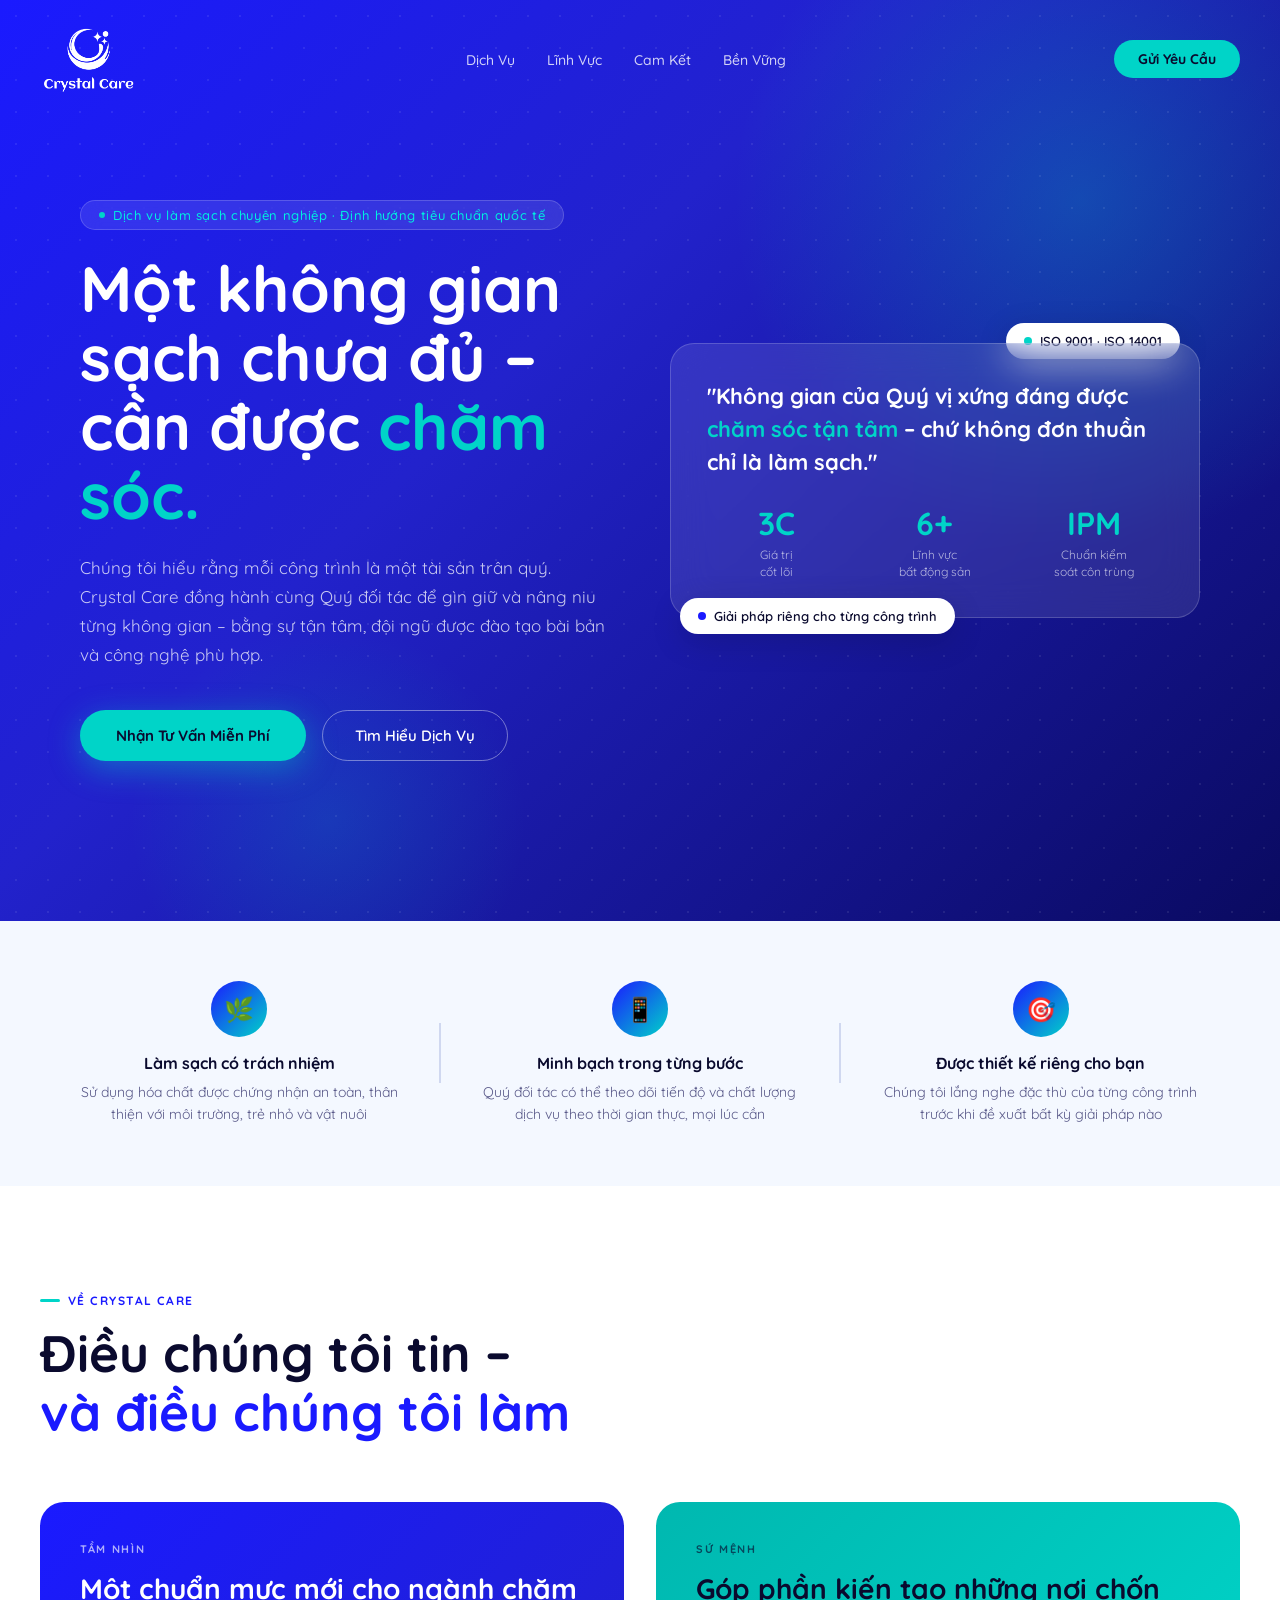
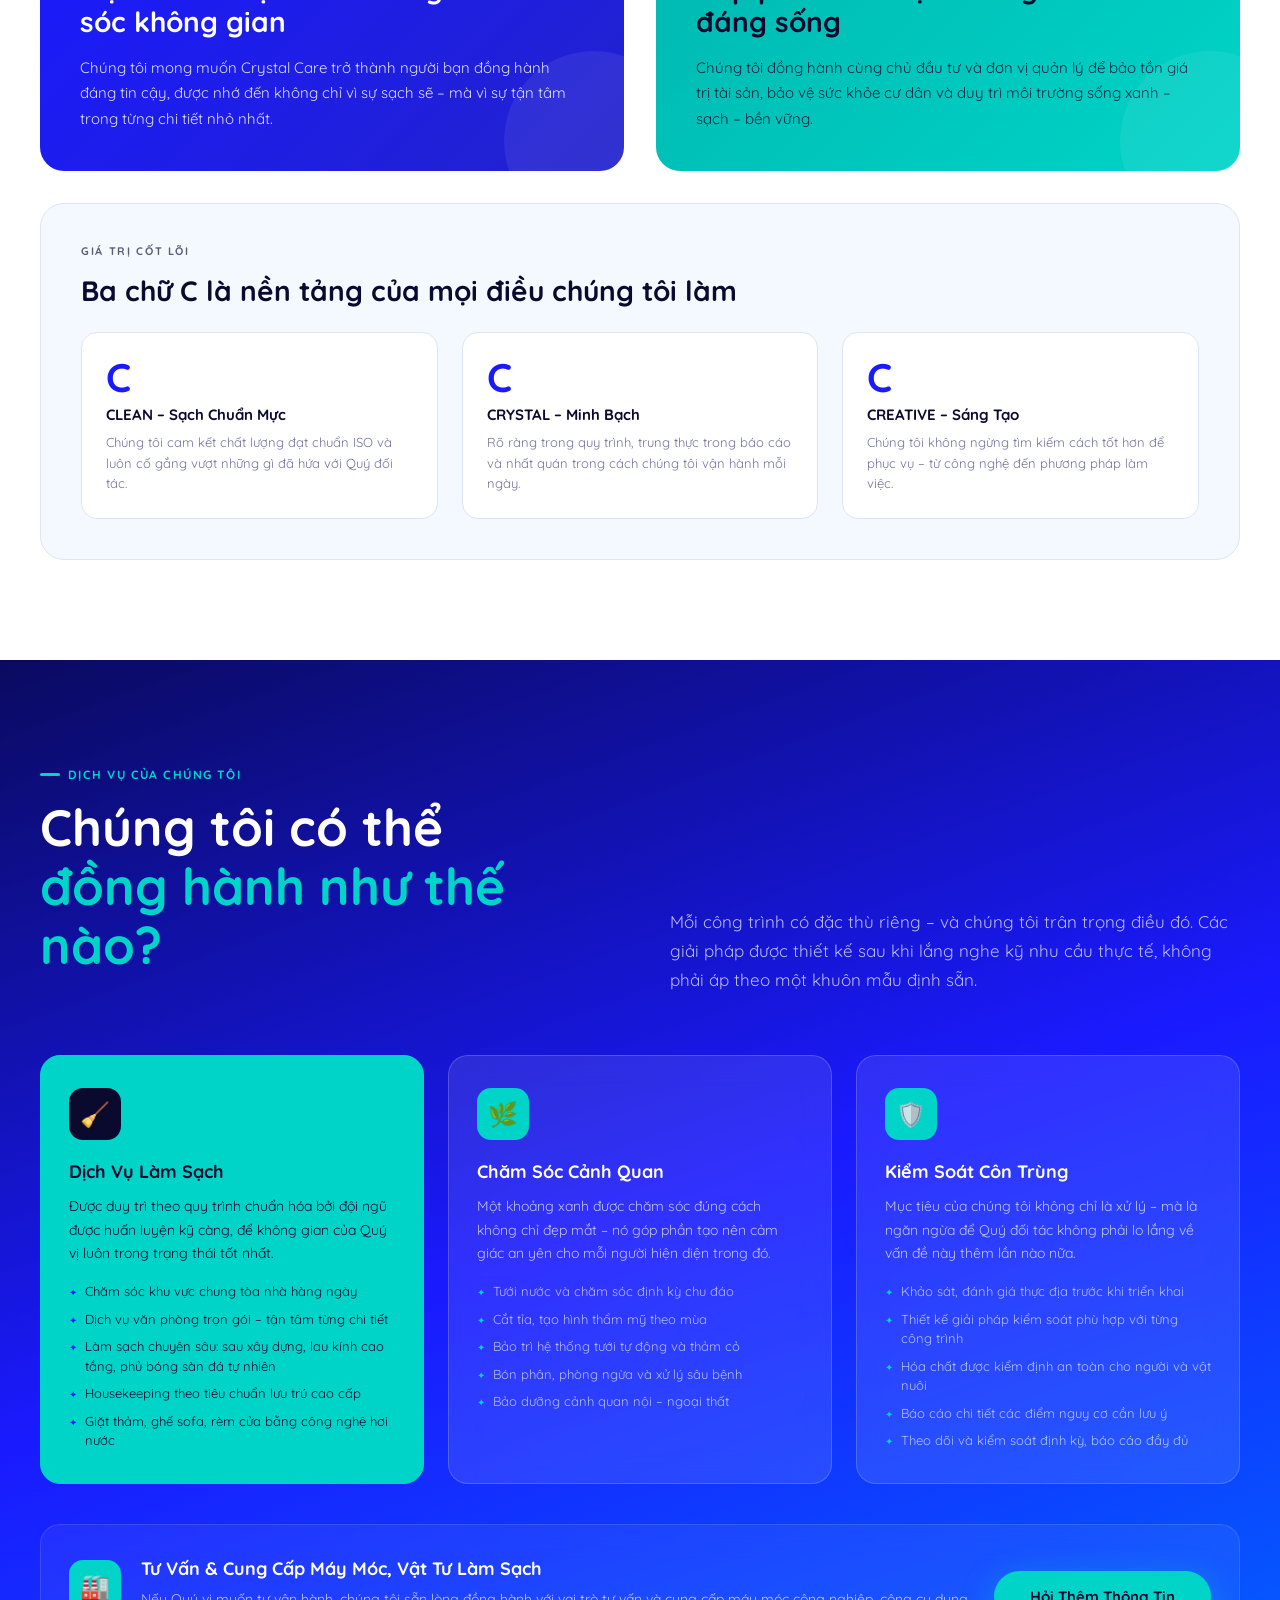
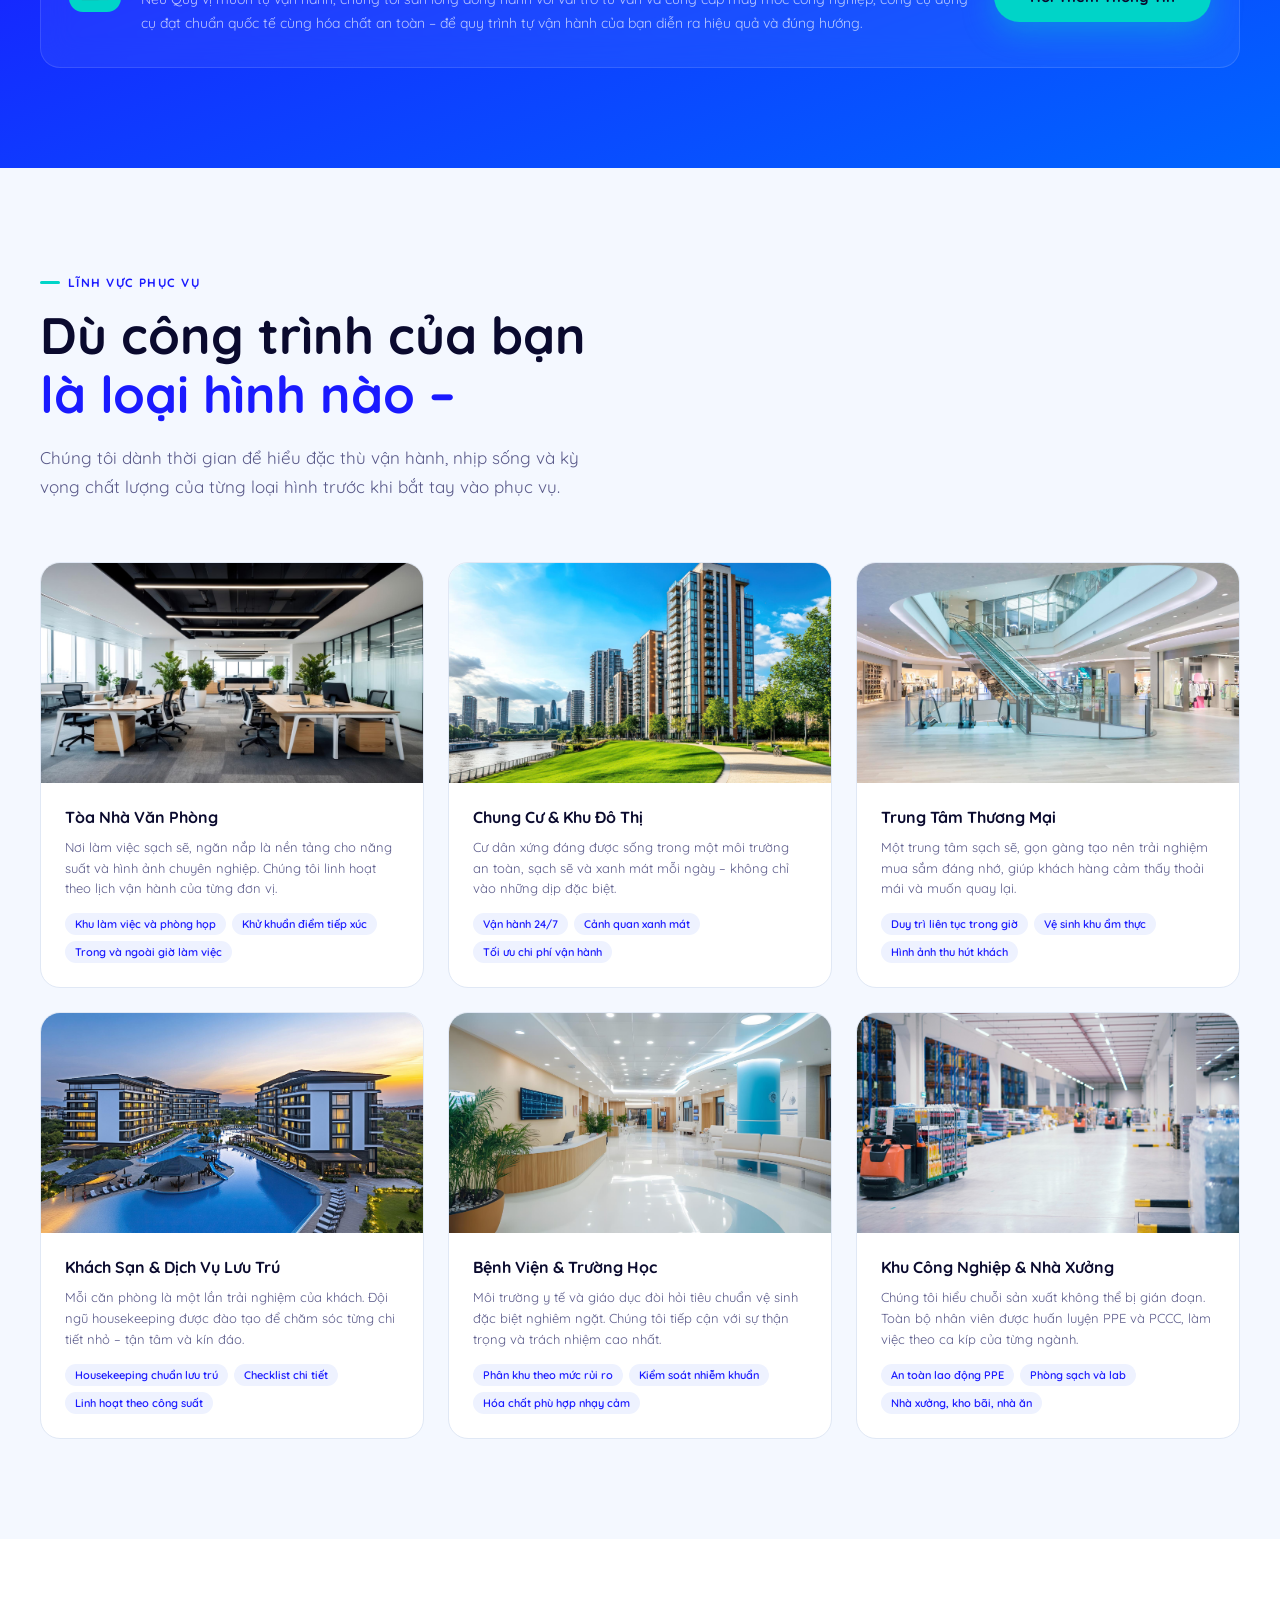
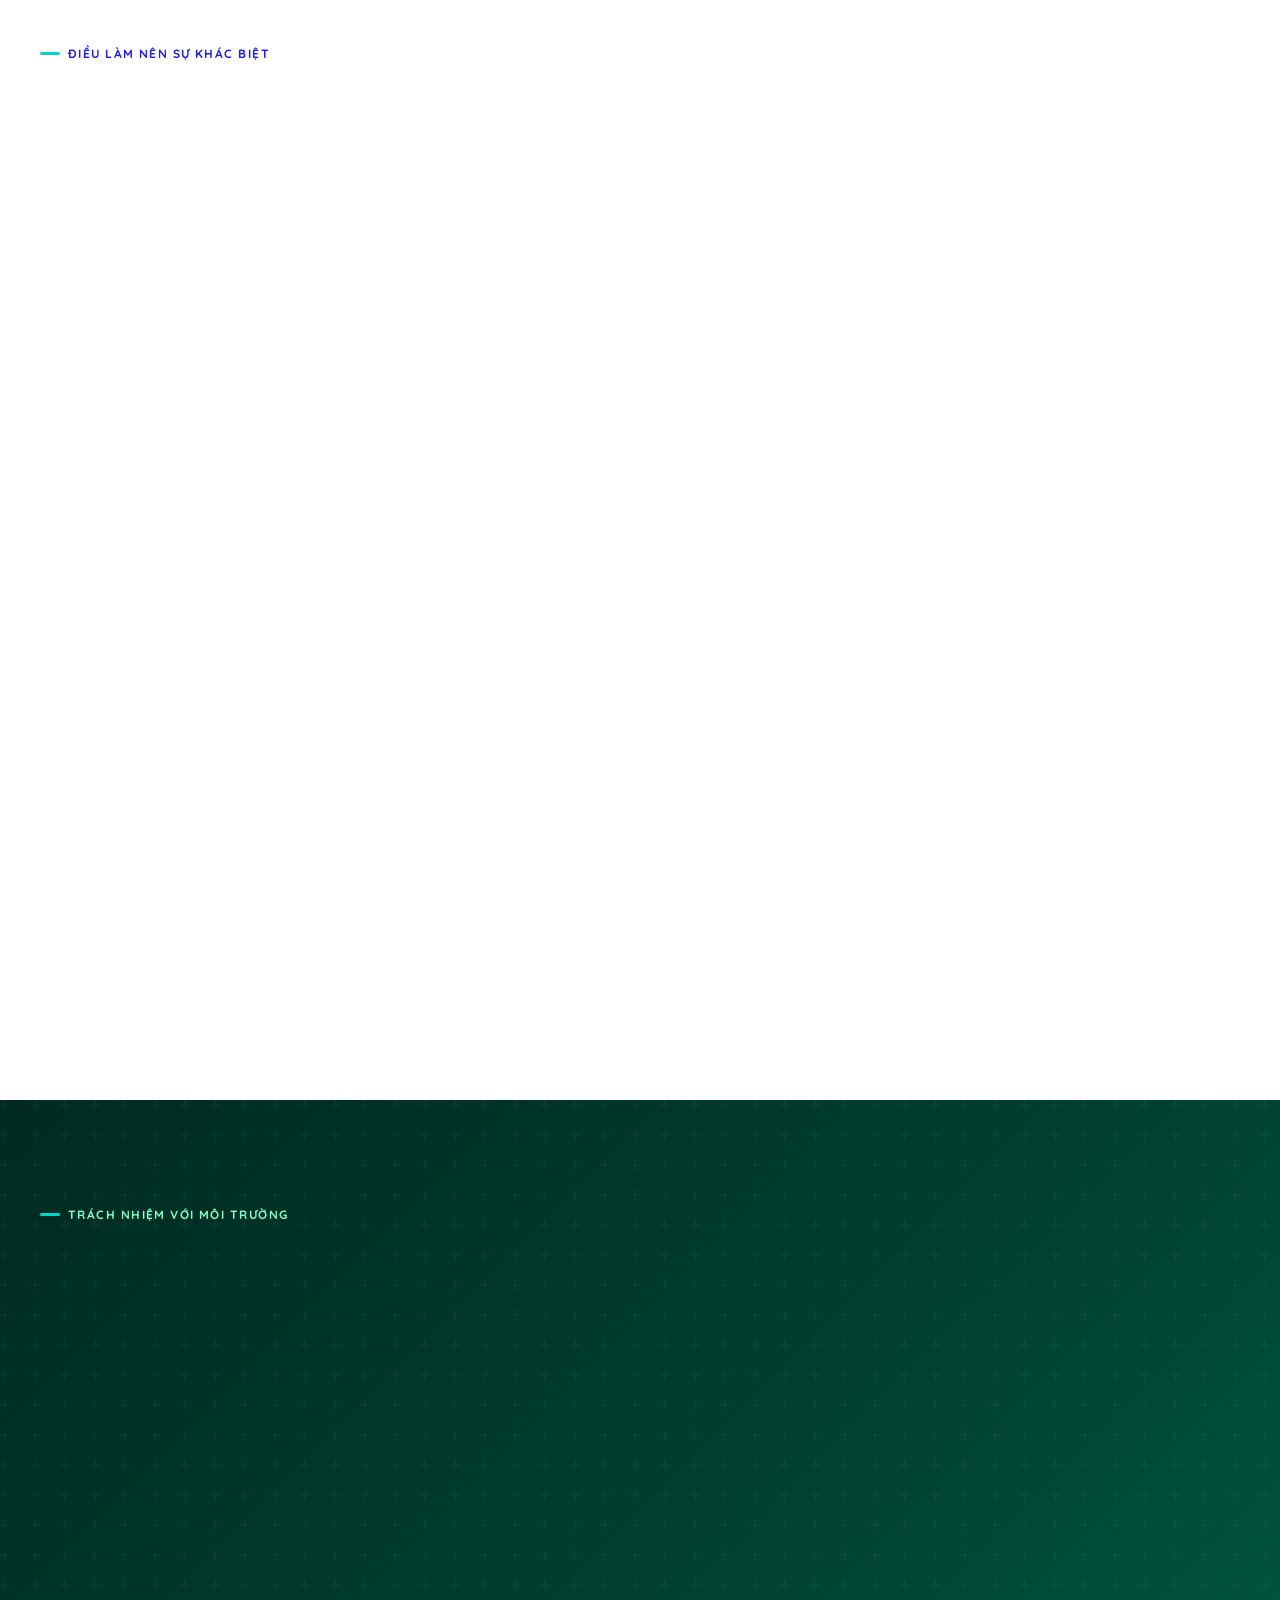
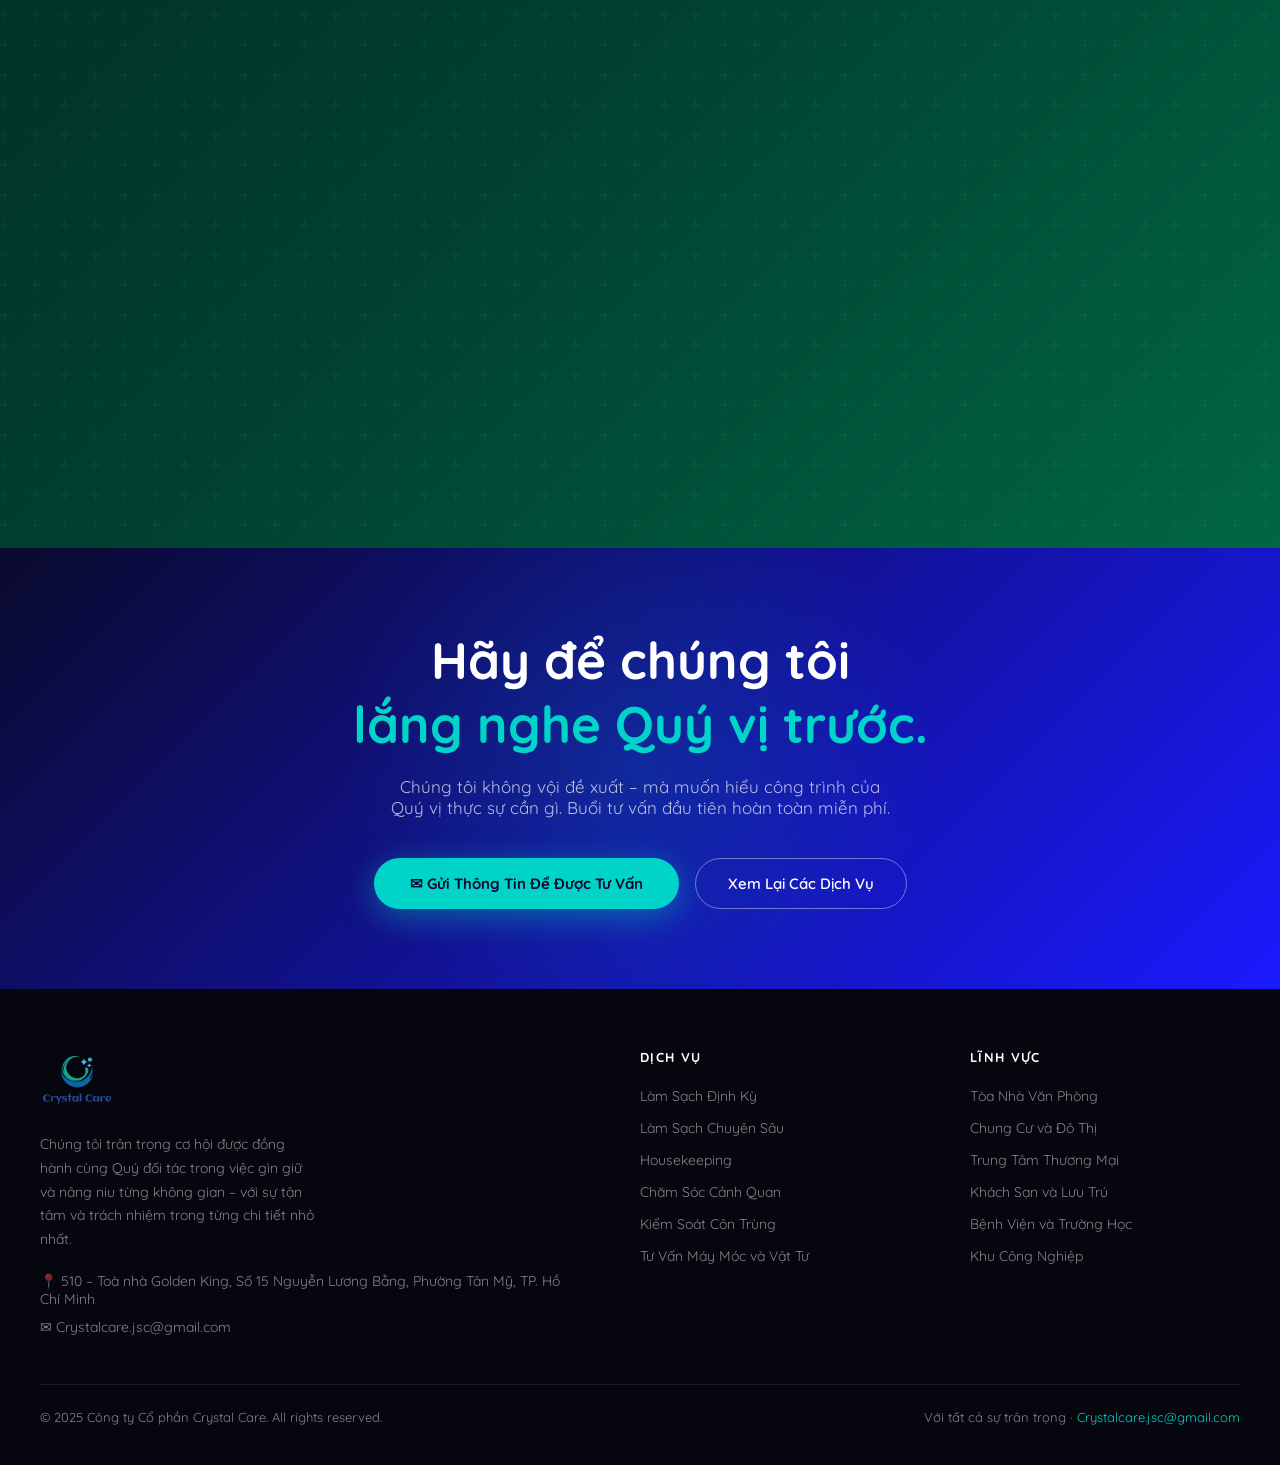
==== index.html @ b0514f57 "Rename main HTML file to index.html for Vercel" ====
<!DOCTYPE html>
<html lang="vi">

<head>
  <meta charset="UTF-8">
  <meta name="viewport" content="width=device-width, initial-scale=1.0">
  <title>Crystal Care – Chăm Sóc Không Gian, Trân Trọng Từng Chi Tiết</title>
  <link href="https://fonts.googleapis.com/css2?family=Quicksand:wght@300;400;500;600;700&display=swap"
    rel="stylesheet">
  <link rel="stylesheet" href="css/style.css">
</head>

<body>

  <!-- NAV -->
  <nav id="navbar">
    <a href="#" class="nav-logo">
      <img src="images/logo-white.png" alt="Crystal Care Logo" class="logo-w" style="height: 78px; width: auto;">
      <img src="images/logo-color.png" alt="Crystal Care Logo" class="logo-c" style="height: 78px; width: auto;">
    </a>
    <ul class="nav-links">
      <li><a href="#services">Dịch Vụ</a></li>
      <li><a href="#segments">Lĩnh Vực</a></li>
      <li><a href="#diff">Cam Kết</a></li>
      <li><a href="#green">Bền Vững</a></li>
    </ul>
    <a href="mailto:Crystalcare.jsc@gmail.com" class="nav-cta">Gửi Yêu Cầu</a>
  </nav>

  <!-- HERO -->
  <section class="hero">
    <div class="hero-dots"></div>
    <div class="hero-inner">
      <div>
        <div class="hero-badge">
          <span></span>
          Dịch vụ làm sạch chuyên nghiệp · Định hướng tiêu chuẩn quốc tế
        </div>
        <h1>Một không gian<br>sạch chưa đủ –<br>cần được <em>chăm sóc.</em></h1>
        <p class="hero-sub">Chúng tôi hiểu rằng mỗi công trình là một tài sản trân quý. Crystal Care đồng hành cùng Quý
          đối tác để gìn giữ và nâng niu từng không gian – bằng sự tận tâm, đội ngũ được đào tạo bài bản và công nghệ
          phù hợp.</p>
        <div class="hero-cta">
          <a href="mailto:Crystalcare.jsc@gmail.com" class="btn-primary">Nhận Tư Vấn Miễn Phí</a>
          <a href="#services" class="btn-outline">Tìm Hiểu Dịch Vụ</a>
        </div>
      </div>
      <div class="hero-visual">
        <div class="floating-chip chip-1">
          <div class="dot" style="background:#00d4c8"></div>
          ISO 9001 · ISO 14001
        </div>
        <div class="hero-card-main">
          <p class="big-quote">"Không gian của Quý vị xứng đáng được <span>chăm sóc tận tâm</span> – chứ không đơn thuần
            chỉ là làm sạch."</p>
          <div class="stats-row">
            <div class="stat-item">
              <div class="stat-num">3C</div>
              <div class="stat-label">Giá trị<br>cốt lõi</div>
            </div>
            <div class="stat-item">
              <div class="stat-num">6+</div>
              <div class="stat-label">Lĩnh vực<br>bất động sản</div>
            </div>
            <div class="stat-item">
              <div class="stat-num">IPM</div>
              <div class="stat-label">Chuẩn kiểm<br>soát côn trùng</div>
            </div>
          </div>
        </div>
        <div class="floating-chip chip-2">
          <div class="dot" style="background:#1a1aff"></div>
          Giải pháp riêng cho từng công trình
        </div>
      </div>
    </div>
  </section>

  <!-- INTRO STRIP -->
  <div class="intro-strip">
    <div class="intro-inner">
      <div class="intro-item reveal">
        <div class="icon-circle">🌿</div>
        <h3>Làm sạch có trách nhiệm</h3>
        <p>Sử dụng hóa chất được chứng nhận an toàn, thân thiện với môi trường, trẻ nhỏ và vật nuôi</p>
      </div>
      <div class="intro-sep"></div>
      <div class="intro-item reveal" style="transition-delay:0.1s">
        <div class="icon-circle">📱</div>
        <h3>Minh bạch trong từng bước</h3>
        <p>Quý đối tác có thể theo dõi tiến độ và chất lượng dịch vụ theo thời gian thực, mọi lúc cần</p>
      </div>
      <div class="intro-sep"></div>
      <div class="intro-item reveal" style="transition-delay:0.2s">
        <div class="icon-circle">🎯</div>
        <h3>Được thiết kế riêng cho bạn</h3>
        <p>Chúng tôi lắng nghe đặc thù của từng công trình trước khi đề xuất bất kỳ giải pháp nào</p>
      </div>
    </div>
  </div>

  <!-- VISION / MISSION / VALUES -->
  <section class="vmv">
    <div class="container">
      <div class="section-tag">Về Crystal Care</div>
      <h2 class="section-title">Điều chúng tôi tin –<br><span>và điều chúng tôi làm</span></h2>
      <div class="vmv-grid reveal">
        <div class="vmv-card blue">
          <div class="vmv-card-tag">Tầm Nhìn</div>
          <h3>Một chuẩn mực mới cho ngành chăm sóc không gian</h3>
          <p>Chúng tôi mong muốn Crystal Care trở thành người bạn đồng hành đáng tin cậy, được nhớ đến không chỉ vì sự
            sạch sẽ – mà vì sự tận tâm trong từng chi tiết nhỏ nhất.</p>
          <div class="deco"></div>
        </div>
        <div class="vmv-card teal">
          <div class="vmv-card-tag">Sứ Mệnh</div>
          <h3>Góp phần kiến tạo những nơi chốn đáng sống</h3>
          <p>Chúng tôi đồng hành cùng chủ đầu tư và đơn vị quản lý để bảo tồn giá trị tài sản, bảo vệ sức khỏe cư dân và
            duy trì môi trường sống xanh – sạch – bền vững.</p>
          <div class="deco"></div>
        </div>
        <div class="vmv-card light">
          <div class="vmv-card-tag">Giá Trị Cốt Lõi</div>
          <h3>Ba chữ C là nền tảng của mọi điều chúng tôi làm</h3>
          <div class="values-row">
            <div class="value-item">
              <div class="val-letter">C</div>
              <h4>CLEAN – Sạch Chuẩn Mực</h4>
              <p>Chúng tôi cam kết chất lượng đạt chuẩn ISO và luôn cố gắng vượt những gì đã hứa với Quý đối tác.</p>
            </div>
            <div class="value-item">
              <div class="val-letter">C</div>
              <h4>CRYSTAL – Minh Bạch</h4>
              <p>Rõ ràng trong quy trình, trung thực trong báo cáo và nhất quán trong cách chúng tôi vận hành mỗi ngày.
              </p>
            </div>
            <div class="value-item">
              <div class="val-letter">C</div>
              <h4>CREATIVE – Sáng Tạo</h4>
              <p>Chúng tôi không ngừng tìm kiếm cách tốt hơn để phục vụ – từ công nghệ đến phương pháp làm việc.</p>
            </div>
          </div>
        </div>
      </div>
    </div>
  </section>

  <!-- SERVICES -->
  <section class="services" id="services">
    <div class="container">
      <div class="services-header">
        <div>
          <div class="section-tag">Dịch Vụ Của Chúng Tôi</div>
          <h2 class="section-title">Chúng tôi có thể<br><span>đồng hành như thế nào?</span></h2>
        </div>
        <p class="section-sub">Mỗi công trình có đặc thù riêng – và chúng tôi trân trọng điều đó. Các giải pháp được
          thiết kế sau khi lắng nghe kỹ nhu cầu thực tế, không phải áp theo một khuôn mẫu định sẵn.</p>
      </div>
      <div class="services-grid reveal">
        <div class="svc-card featured">
          <div class="svc-icon">🧹</div>
          <h3>Dịch Vụ Làm Sạch</h3>
          <p>Được duy trì theo quy trình chuẩn hóa bởi đội ngũ được huấn luyện kỹ càng, để không gian của Quý vị luôn
            trong trạng thái tốt nhất.</p>
          <ul>
            <li>Chăm sóc khu vực chung tòa nhà hàng ngày</li>
            <li>Dịch vụ văn phòng trọn gói – tận tâm từng chi tiết</li>
            <li>Làm sạch chuyên sâu: sau xây dựng, lau kính cao tầng, phủ bóng sàn đá tự nhiên</li>
            <li>Housekeeping theo tiêu chuẩn lưu trú cao cấp</li>
            <li>Giặt thảm, ghế sofa, rèm cửa bằng công nghệ hơi nước</li>
          </ul>
        </div>
        <div class="svc-card">
          <div class="svc-icon">🌿</div>
          <h3>Chăm Sóc Cảnh Quan</h3>
          <p>Một khoảng xanh được chăm sóc đúng cách không chỉ đẹp mắt – nó góp phần tạo nên cảm giác an yên cho mỗi
            người hiện diện trong đó.</p>
          <ul>
            <li>Tưới nước và chăm sóc định kỳ chu đáo</li>
            <li>Cắt tỉa, tạo hình thẩm mỹ theo mùa</li>
            <li>Bảo trì hệ thống tưới tự động và thảm cỏ</li>
            <li>Bón phân, phòng ngừa và xử lý sâu bệnh</li>
            <li>Bảo dưỡng cảnh quan nội – ngoại thất</li>
          </ul>
        </div>
        <div class="svc-card">
          <div class="svc-icon">🛡️</div>
          <h3>Kiểm Soát Côn Trùng</h3>
          <p>Mục tiêu của chúng tôi không chỉ là xử lý – mà là ngăn ngừa để Quý đối tác không phải lo lắng về vấn đề này
            thêm lần nào nữa.</p>
          <ul>
            <li>Khảo sát, đánh giá thực địa trước khi triển khai</li>
            <li>Thiết kế giải pháp kiểm soát phù hợp với từng công trình</li>
            <li>Hóa chất được kiểm định an toàn cho người và vật nuôi</li>
            <li>Báo cáo chi tiết các điểm nguy cơ cần lưu ý</li>
            <li>Theo dõi và kiểm soát định kỳ, báo cáo đầy đủ</li>
          </ul>
        </div>
      </div>
      <div class="svc-card reveal"
        style="background:rgba(255,255,255,0.06);border:1px solid rgba(255,255,255,0.12);border-radius:20px;padding:32px 28px;backdrop-filter:blur(16px)">
        <div style="display:flex;align-items:center;gap:20px;flex-wrap:wrap;">
          <div class="svc-icon" style="flex-shrink:0">🏭</div>
          <div style="flex:1">
            <h3 style="color:white;font-size:18px;font-weight:700;margin-bottom:8px">Tư Vấn & Cung Cấp Máy Móc, Vật Tư
              Làm Sạch</h3>
            <p style="color:rgba(255,255,255,0.7);font-size:14px;line-height:1.7">Nếu Quý vị muốn tự vận hành, chúng tôi
              sẵn lòng đồng hành với vai trò tư vấn và cung cấp máy móc công nghiệp, công cụ dụng cụ đạt chuẩn quốc tế
              cùng hóa chất an toàn – để quy trình tự vận hành của bạn diễn ra hiệu quả và đúng hướng.</p>
          </div>
          <a href="mailto:Crystalcare.jsc@gmail.com" class="btn-primary" style="flex-shrink:0">Hỏi Thêm Thông Tin</a>
        </div>
      </div>
    </div>
  </section>

  <!-- SEGMENTS -->
  <section class="segments" id="segments">
    <div class="container">
      <div class="section-tag">Lĩnh Vực Phục Vụ</div>
      <h2 class="section-title reveal">Dù công trình của bạn<br><span>là loại hình nào –</span></h2>
      <p class="section-sub reveal">Chúng tôi dành thời gian để hiểu đặc thù vận hành, nhịp sống và kỳ vọng chất lượng
        của từng loại hình trước khi bắt tay vào phục vụ.</p>
      <div class="seg-grid">
        <div class="seg-card reveal" style="transition-delay:0s">
          <div class="seg-thumb">
            <img src="images/29639.jpg" alt="Tòa Nhà Văn Phòng"
              style="width: 100%; height: 100%; object-fit: cover; display: block;">
          </div>
          <div class="seg-body">
            <h3>Tòa Nhà Văn Phòng</h3>
            <p>Nơi làm việc sạch sẽ, ngăn nắp là nền tảng cho năng suất và hình ảnh chuyên nghiệp. Chúng tôi linh hoạt
              theo lịch vận hành của từng đơn vị.</p>
            <div class="seg-tags">
              <span class="seg-tag">Khu làm việc và phòng họp</span>
              <span class="seg-tag">Khử khuẩn điểm tiếp xúc</span>
              <span class="seg-tag">Trong và ngoài giờ làm việc</span>
            </div>
          </div>
        </div>
        <div class="seg-card reveal" style="transition-delay:0.05s">
          <div class="seg-thumb">
            <img src="images/4767.jpg" alt="Chung Cư & Khu Đô Thị"
              style="width: 100%; height: 100%; object-fit: cover; display: block;">
          </div>
          <div class="seg-body">
            <h3>Chung Cư & Khu Đô Thị</h3>
            <p>Cư dân xứng đáng được sống trong một môi trường an toàn, sạch sẽ và xanh mát mỗi ngày – không chỉ vào
              những dịp đặc biệt.</p>
            <div class="seg-tags">
              <span class="seg-tag">Vận hành 24/7</span>
              <span class="seg-tag">Cảnh quan xanh mát</span>
              <span class="seg-tag">Tối ưu chi phí vận hành</span>
            </div>
          </div>
        </div>
        <div class="seg-card reveal" style="transition-delay:0.1s">
          <div class="seg-thumb">
            <img src="images/11553.jpg" alt="Trung Tâm Thương Mại"
              style="width: 100%; height: 100%; object-fit: cover; display: block;">
          </div>
          <div class="seg-body">
            <h3>Trung Tâm Thương Mại</h3>
            <p>Một trung tâm sạch sẽ, gọn gàng tạo nên trải nghiệm mua sắm đáng nhớ, giúp khách hàng cảm thấy thoải mái
              và muốn quay lại.</p>
            <div class="seg-tags">
              <span class="seg-tag">Duy trì liên tục trong giờ</span>
              <span class="seg-tag">Vệ sinh khu ẩm thực</span>
              <span class="seg-tag">Hình ảnh thu hút khách</span>
            </div>
          </div>
        </div>
        <div class="seg-card reveal" style="transition-delay:0.15s">
          <div class="seg-thumb">
            <img src="images/19260.jpg" alt="Khách Sạn & Dịch Vụ Lưu Trú"
              style="width: 100%; height: 100%; object-fit: cover; display: block;">
          </div>
          <div class="seg-body">
            <h3>Khách Sạn & Dịch Vụ Lưu Trú</h3>
            <p>Mỗi căn phòng là một lần trải nghiệm của khách. Đội ngũ housekeeping được đào tạo để chăm sóc từng chi
              tiết nhỏ – tận tâm và kín đáo.</p>
            <div class="seg-tags">
              <span class="seg-tag">Housekeeping chuẩn lưu trú</span>
              <span class="seg-tag">Checklist chi tiết</span>
              <span class="seg-tag">Linh hoạt theo công suất</span>
            </div>
          </div>
        </div>
        <div class="seg-card reveal" style="transition-delay:0.2s">
          <div class="seg-thumb">
            <img src="images/3017.jpg" alt="Bệnh Viện & Trường Học"
              style="width: 100%; height: 100%; object-fit: cover; display: block;">
          </div>
          <div class="seg-body">
            <h3>Bệnh Viện & Trường Học</h3>
            <p>Môi trường y tế và giáo dục đòi hỏi tiêu chuẩn vệ sinh đặc biệt nghiêm ngặt. Chúng tôi tiếp cận với sự
              thận trọng và trách nhiệm cao nhất.</p>
            <div class="seg-tags">
              <span class="seg-tag">Phân khu theo mức rủi ro</span>
              <span class="seg-tag">Kiểm soát nhiễm khuẩn</span>
              <span class="seg-tag">Hóa chất phù hợp nhạy cảm</span>
            </div>
          </div>
        </div>
        <div class="seg-card reveal" style="transition-delay:0.25s">
          <div class="seg-thumb">
            <img src="images/1498.jpg" alt="Khu Công Nghiệp & Nhà Xưởng"
              style="width: 100%; height: 100%; object-fit: cover; display: block;">
          </div>
          <div class="seg-body">
            <h3>Khu Công Nghiệp & Nhà Xưởng</h3>
            <p>Chúng tôi hiểu chuỗi sản xuất không thể bị gián đoạn. Toàn bộ nhân viên được huấn luyện PPE và PCCC, làm
              việc theo ca kíp của từng ngành.</p>
            <div class="seg-tags">
              <span class="seg-tag">An toàn lao động PPE</span>
              <span class="seg-tag">Phòng sạch và lab</span>
              <span class="seg-tag">Nhà xưởng, kho bãi, nhà ăn</span>
            </div>
          </div>
        </div>
      </div>
    </div>
  </section>

  <!-- DIFFERENTIATORS -->
  <section class="diff" id="diff">
    <div class="container">
      <div class="section-tag">Điều Làm Nên Sự Khác Biệt</div>
      <h2 class="section-title reveal">Những điều chúng tôi<br><span>trân trọng khi phục vụ Quý vị</span></h2>
      <div class="diff-grid">
        <div class="diff-list">
          <div class="diff-item reveal">
            <div class="diff-num">01</div>
            <div>
              <h4>Lắng Nghe Trước Khi Đề Xuất</h4>
              <p>Chúng tôi không có một giải pháp chung cho tất cả. Mỗi công trình là một câu chuyện riêng – và chúng
                tôi dành thời gian để thực sự hiểu đặc thù vận hành, nhu cầu và kỳ vọng của Quý đối tác trước khi đặt
                bút.</p>
            </div>
          </div>
          <div class="diff-item reveal" style="transition-delay:0.1s">
            <div class="diff-num">02</div>
            <div>
              <h4>Vận Hành Có Hệ Thống, Kiểm Soát Nhiều Lớp</h4>
              <p>Quy trình SOP rõ ràng, checklist chi tiết và audit định kỳ giúp chúng tôi duy trì chất lượng ổn định –
                ngay cả khi không có ai quan sát. Đó là văn hóa trách nhiệm mà chúng tôi gìn giữ mỗi ngày.</p>
            </div>
          </div>
          <div class="diff-item reveal" style="transition-delay:0.2s">
            <div class="diff-num">03</div>
            <div>
              <h4>Quý Vị Luôn Có Thể Theo Dõi</h4>
              <p>Chúng tôi ứng dụng phần mềm giám sát thời gian thực để Quý đối tác có thể nắm bắt tiến độ và chất lượng
                dịch vụ bất cứ lúc nào – không cần phải chờ đến báo cáo định kỳ.</p>
            </div>
          </div>
          <div class="diff-item reveal" style="transition-delay:0.3s">
            <div class="diff-num">04</div>
            <div>
              <h4>Con Người Là Trung Tâm Của Mọi Dịch Vụ</h4>
              <p>Đội ngũ của chúng tôi được đào tạo không chỉ về kỹ thuật làm sạch, mà còn về thái độ phục vụ, kỹ năng
                giao tiếp và chuẩn mực đạo đức nghề nghiệp – vì họ chính là bộ mặt của Crystal Care tại mỗi công trình.
              </p>
            </div>
          </div>
        </div>
        <div class="diff-visual reveal" style="transition-delay:0.2s">
          <div class="diff-big-card">
            <h3>Định Hướng Theo Tiêu Chuẩn Quốc Tế</h3>
            <div class="iso-row">
              <div class="iso-badge">
                <div class="iso-num">ISO</div>
                <span>9001</span>
                <span style="font-size:11px;color:rgba(255,255,255,0.5);margin-top:4px">Quản lý chất lượng</span>
              </div>
              <div class="iso-badge">
                <div class="iso-num">ISO</div>
                <span>14001</span>
                <span style="font-size:11px;color:rgba(255,255,255,0.5);margin-top:4px">Quản lý môi trường</span>
              </div>
              <div class="iso-badge">
                <div class="iso-num">IPM</div>
                <span>Standard</span>
                <span style="font-size:11px;color:rgba(255,255,255,0.5);margin-top:4px">Kiểm soát côn trùng</span>
              </div>
            </div>
            <p style="color:rgba(255,255,255,0.65);font-size:14px;margin-top:24px;line-height:1.7;position:relative">
              Chúng tôi lấy các tiêu chuẩn quốc tế làm nền tảng – và coi đó là điểm khởi đầu, không phải đích đến. Mỗi
              ngày tại mỗi công trình, chúng tôi cố gắng <strong style="color:var(--teal)">làm tốt hơn những gì đã
                hứa.</strong></p>
          </div>
        </div>
      </div>
    </div>
  </section>

  <!-- GREEN -->
  <section class="green-section" id="green">
    <div class="container" style="position:relative;z-index:2">
      <div class="section-tag">Trách Nhiệm Với Môi Trường</div>
      <h2 class="section-title reveal">Sạch hơn –<br><span>và xanh hơn mỗi ngày</span></h2>
      <div class="green-grid">
        <div class="green-cards">
          <div class="green-card reveal">
            <div class="g-icon">🌱</div>
            <div>
              <h4>Hóa Chất Được Chứng Nhận An Toàn</h4>
              <p>Chúng tôi chỉ sử dụng những hóa chất đã qua kiểm định – an toàn với môi trường, với trẻ nhỏ, vật nuôi
                và cả những người có cơ địa nhạy cảm nhất.</p>
            </div>
          </div>
          <div class="green-card reveal" style="transition-delay:0.1s">
            <div class="g-icon">💧</div>
            <div>
              <h4>Tiết Kiệm Nước và Năng Lượng Có Chủ Đích</h4>
              <p>Công nghệ hơi nước nóng và thiết bị hiện đại không chỉ làm sạch hiệu quả hơn – mà còn giúp giảm đáng kể
                lượng nước và năng lượng tiêu thụ trong mỗi ca làm việc.</p>
            </div>
          </div>
          <div class="green-card reveal" style="transition-delay:0.2s">
            <div class="g-icon">♻️</div>
            <div>
              <h4>Xử Lý Rác Thải Đúng Quy Trình</h4>
              <p>Chúng tôi thu gom, phân loại và xử lý rác thải theo quy trình bài bản – góp phần giảm thiểu tác động
                đến môi trường trong suốt quá trình phục vụ.</p>
            </div>
          </div>
          <div class="green-card reveal" style="transition-delay:0.3s">
            <div class="g-icon">🌍</div>
            <div>
              <h4>Định Hướng ISO 14001 Trong Vận Hành</h4>
              <p>Hệ thống quản lý môi trường theo tiêu chuẩn ISO 14001 được lồng ghép vào toàn bộ quy trình dịch vụ – từ
                khâu chuẩn bị đến khi bàn giao hoàn thành.</p>
            </div>
          </div>
        </div>
        <div class="green-visual reveal" style="transition-delay:0.2s">
          <div class="leaf-circle">🌿</div>
          <p style="color:rgba(255,255,255,0.6);font-size:14px;margin-top:24px;text-align:center;line-height:1.7">Chúng
            tôi tin rằng một không gian sạch<br>không nên đánh đổi bằng sức khỏe của môi trường.<br><strong
              style="color:#80ffcc">Đó là lý do "Làm sạch Xanh" là lựa chọn của chúng tôi.</strong></p>
        </div>
      </div>
    </div>
  </section>

  <!-- CTA -->
  <div class="cta-banner">
    <h2>Hãy để chúng tôi<br><span>lắng nghe Quý vị trước.</span></h2>
    <p>Chúng tôi không vội đề xuất – mà muốn hiểu công trình của Quý vị thực sự cần gì. Buổi tư vấn đầu tiên hoàn toàn
      miễn phí.</p>
    <div class="cta-buttons">
      <a href="mailto:Crystalcare.jsc@gmail.com" class="btn-primary">✉ Gửi Thông Tin Để Được Tư Vấn</a>
      <a href="#services" class="btn-outline">Xem Lại Các Dịch Vụ</a>
    </div>
  </div>

  <!-- FOOTER -->
  <footer>
    <div class="footer-inner">
      <div class="footer-brand">
        <img src="images/logo-color.png" alt="Crystal Care Logo"
          style="height: 60px; width: auto; margin-bottom: 20px;">
        <p>Chúng tôi trân trọng cơ hội được đồng hành cùng Quý đối tác trong việc gìn giữ và nâng niu từng không gian –
          với sự tận tâm và trách nhiệm trong từng chi tiết nhỏ nhất.</p>
        <div class="footer-contact">
          <a href="#">📍 510 – Toà nhà Golden King, Số 15 Nguyễn Lương Bằng, Phường Tân Mỹ, TP. Hồ Chí Minh</a>
          <a href="mailto:Crystalcare.jsc@gmail.com">✉ Crystalcare.jsc@gmail.com</a>
        </div>
      </div>
      <div class="footer-links">
        <h4>Dịch Vụ</h4>
        <ul>
          <li><a href="#">Làm Sạch Định Kỳ</a></li>
          <li><a href="#">Làm Sạch Chuyên Sâu</a></li>
          <li><a href="#">Housekeeping</a></li>
          <li><a href="#">Chăm Sóc Cảnh Quan</a></li>
          <li><a href="#">Kiểm Soát Côn Trùng</a></li>
          <li><a href="#">Tư Vấn Máy Móc và Vật Tư</a></li>
        </ul>
      </div>
      <div class="footer-links">
        <h4>Lĩnh Vực</h4>
        <ul>
          <li><a href="#">Tòa Nhà Văn Phòng</a></li>
          <li><a href="#">Chung Cư và Đô Thị</a></li>
          <li><a href="#">Trung Tâm Thương Mại</a></li>
          <li><a href="#">Khách Sạn và Lưu Trú</a></li>
          <li><a href="#">Bệnh Viện và Trường Học</a></li>
          <li><a href="#">Khu Công Nghiệp</a></li>
        </ul>
      </div>
    </div>
    <div class="footer-bottom">
      <span>© 2025 Công ty Cổ phần Crystal Care. All rights reserved.</span>
      <span>Với tất cả sự trân trọng · <a href="mailto:Crystalcare.jsc@gmail.com">Crystalcare.jsc@gmail.com</a></span>
    </div>
  </footer>

  <script src="js/script.js"></script>
</body>

</html>
---- css/style.css ----
:root {
    --blue-deep: #1a1aff;
    --blue-royal: #3030d8;
    --blue-mid: #4040e8;
    --teal: #00d4c8;
    --teal-light: #00f0e0;
    --teal-soft: #20e8d8;
    --white: #ffffff;
    --off-white: #f4f8ff;
    --text-dark: #0a0a2e;
    --text-muted: #5a5a8a;
    --glass: rgba(255,255,255,0.10);
    --glass-border: rgba(255,255,255,0.18);
  }

  * { margin: 0; padding: 0; box-sizing: border-box; }

  html { scroll-behavior: smooth; }

  body {
    font-family: 'Quicksand', sans-serif;
    color: var(--text-dark);
    background: var(--white);
    overflow-x: hidden;
  }

  /* ── HERO ── */
  .hero {
    min-height: 100vh;
    background: linear-gradient(135deg, #1a1aff 0%, #2222cc 40%, #0a0a60 100%);
    position: relative;
    overflow: hidden;
    display: flex;
    align-items: center;
  }

  .hero::before {
    content: '';
    position: absolute;
    width: 700px; height: 700px;
    background: radial-gradient(circle, rgba(0,212,200,0.25) 0%, transparent 70%);
    top: -150px; right: -150px;
    border-radius: 50%;
    animation: pulse 6s ease-in-out infinite alternate;
  }

  .hero::after {
    content: '';
    position: absolute;
    width: 400px; height: 400px;
    background: radial-gradient(circle, rgba(0,212,200,0.15) 0%, transparent 70%);
    bottom: -100px; left: 10%;
    border-radius: 50%;
    animation: pulse 8s ease-in-out infinite alternate-reverse;
  }

  @keyframes pulse {
    from { transform: scale(1); opacity: 0.8; }
    to   { transform: scale(1.15); opacity: 1; }
  }

  .hero-dots {
    position: absolute;
    inset: 0;
    background-image: radial-gradient(rgba(255,255,255,0.08) 1px, transparent 1px);
    background-size: 32px 32px;
  }

  .hero-inner {
    max-width: 1200px;
    margin: 0 auto;
    padding: 100px 40px 60px;
    display: grid;
    grid-template-columns: 1fr 1fr;
    gap: 60px;
    align-items: center;
    position: relative;
    z-index: 2;
  }

  .hero-badge {
    display: inline-flex;
    align-items: center;
    gap: 8px;
    background: var(--glass);
    border: 1px solid var(--glass-border);
    border-radius: 100px;
    padding: 6px 18px;
    color: var(--teal-light);
    font-size: 13px;
    font-weight: 500;
    letter-spacing: 0.05em;
    margin-bottom: 24px;
    backdrop-filter: blur(10px);
    animation: fadeUp 0.6s ease both;
  }

  .hero-badge span { width: 6px; height: 6px; background: var(--teal); border-radius: 50%; display: inline-block; animation: blink 1.5s infinite; }

  @keyframes blink { 0%,100%{opacity:1} 50%{opacity:0.3} }

  .hero h1 {
    font-family: 'Quicksand', sans-serif;
    font-size: clamp(42px, 5vw, 72px);
    font-weight: 900;
    color: var(--white);
    line-height: 1.08;
    margin-bottom: 24px;
    animation: fadeUp 0.8s 0.1s ease both;
  }

  .hero h1 em {
    font-style: normal;
    color: var(--teal);
    position: relative;
  }

  .hero-sub {
    font-size: 17px;
    color: rgba(255,255,255,0.75);
    line-height: 1.7;
    margin-bottom: 40px;
    animation: fadeUp 0.8s 0.2s ease both;
  }

  .hero-cta {
    display: flex;
    gap: 16px;
    flex-wrap: wrap;
    animation: fadeUp 0.8s 0.3s ease both;
  }

  .btn-primary {
    background: var(--teal);
    color: var(--text-dark);
    font-weight: 700;
    font-size: 15px;
    padding: 16px 36px;
    border-radius: 100px;
    border: none;
    cursor: pointer;
    text-decoration: none;
    display: inline-block;
    transition: transform 0.2s, box-shadow 0.2s;
    box-shadow: 0 8px 32px rgba(0,212,200,0.4);
  }

  .btn-primary:hover {
    transform: translateY(-3px);
    box-shadow: 0 16px 48px rgba(0,212,200,0.55);
  }

  .btn-outline {
    background: transparent;
    color: var(--white);
    font-weight: 600;
    font-size: 15px;
    padding: 15px 32px;
    border-radius: 100px;
    border: 1.5px solid rgba(255,255,255,0.4);
    cursor: pointer;
    text-decoration: none;
    display: inline-block;
    transition: all 0.2s;
  }

  .btn-outline:hover { border-color: var(--teal); color: var(--teal); }

  /* Hero visual side */
  .hero-visual {
    position: relative;
    animation: fadeUp 1s 0.4s ease both;
  }

  .hero-card-main {
    background: var(--glass);
    border: 1px solid var(--glass-border);
    border-radius: 24px;
    padding: 36px;
    backdrop-filter: blur(20px);
    color: var(--white);
  }

  .hero-card-main .big-quote {
    font-family: 'Quicksand', sans-serif;
    font-size: 22px;
    font-weight: 700;
    line-height: 1.5;
    color: var(--white);
    margin-bottom: 20px;
  }

  .hero-card-main .big-quote span { color: var(--teal); }

  .stats-row {
    display: grid;
    grid-template-columns: repeat(3, 1fr);
    gap: 20px;
    margin-top: 24px;
  }

  .stat-item { text-align: center; }
  .stat-num {
    font-family: 'Quicksand', sans-serif;
    font-size: 32px;
    font-weight: 900;
    color: var(--teal);
  }
  .stat-label { font-size: 12px; color: rgba(255,255,255,0.65); margin-top: 4px; line-height: 1.4; }

  .floating-chip {
    position: absolute;
    background: var(--white);
    border-radius: 100px;
    padding: 10px 18px;
    display: flex;
    align-items: center;
    gap: 8px;
    font-size: 13px;
    font-weight: 600;
    color: var(--text-dark);
    box-shadow: 0 8px 32px rgba(0,0,0,0.15);
  }

  .floating-chip .dot { width: 8px; height: 8px; border-radius: 50%; }
  .chip-1 { top: -20px; right: 20px; animation: float 4s ease-in-out infinite; }
  .chip-2 { bottom: -16px; left: 10px; animation: float 5s ease-in-out infinite reverse; }

  @keyframes float {
    0%,100% { transform: translateY(0); }
    50% { transform: translateY(-8px); }
  }

  @keyframes fadeUp {
    from { opacity: 0; transform: translateY(30px); }
    to   { opacity: 1; transform: translateY(0); }
  }

  /* ── NAV ── */
  nav {
    position: fixed;
    top: 0; left: 0; right: 0;
    z-index: 100;
    padding: 20px 40px;
    display: flex;
    align-items: center;
    justify-content: space-between;
    transition: background 0.3s, backdrop-filter 0.3s;
  }

  nav.scrolled {
    background: rgba(255, 255, 255, 0.98);
    backdrop-filter: blur(20px);
    padding: 14px 40px;
    box-shadow: 0 4px 32px rgba(0, 0, 0, 0.1);
  }

  .nav-logo .logo-c {
    display: none;
  }

  nav.scrolled .nav-logo .logo-w {
    display: none;
  }

  nav.scrolled .nav-logo .logo-c {
    display: block;
  }

  nav.scrolled .nav-links a {
    color: var(--text-dark);
    font-weight: 600;
  }

  nav.scrolled .nav-links a:hover {
    color: var(--teal);
  }

  .nav-logo {
    font-family: 'Quicksand', sans-serif;
    font-size: 22px;
    font-weight: 700;
    color: var(--white);
    text-decoration: none;
    display: flex;
    align-items: center;
    gap: 10px;
  }

  .logo-icon {
    width: 36px; height: 36px;
    background: var(--teal);
    border-radius: 50%;
    display: flex;
    align-items: center;
    justify-content: center;
    font-size: 16px;
  }

  .nav-links {
    display: flex;
    gap: 32px;
    list-style: none;
  }

  .nav-links a {
    color: rgba(255,255,255,0.8);
    text-decoration: none;
    font-size: 14px;
    font-weight: 500;
    transition: color 0.2s;
  }

  .nav-links a:hover { color: var(--teal); }

  .nav-cta {
    background: var(--teal);
    color: var(--text-dark);
    font-weight: 700;
    font-size: 14px;
    padding: 10px 24px;
    border-radius: 100px;
    text-decoration: none;
    transition: transform 0.2s, box-shadow 0.2s;
  }

  .nav-cta:hover { transform: translateY(-2px); box-shadow: 0 8px 24px rgba(0,212,200,0.4); }

  /* ── SECTION SHARED ── */
  section { padding: 100px 40px; }
  .container { max-width: 1200px; margin: 0 auto; }

  .section-tag {
    display: inline-flex;
    align-items: center;
    gap: 8px;
    font-size: 12px;
    font-weight: 700;
    letter-spacing: 0.12em;
    text-transform: uppercase;
    color: var(--blue-deep);
    margin-bottom: 16px;
  }

  .section-tag::before {
    content: '';
    width: 20px; height: 3px;
    background: var(--teal);
    border-radius: 2px;
  }

  .section-title {
    font-family: 'Quicksand', sans-serif;
    font-size: clamp(32px, 4vw, 52px);
    font-weight: 800;
    line-height: 1.15;
    color: var(--text-dark);
    margin-bottom: 20px;
  }

  .section-title span { color: var(--blue-deep); }

  .section-sub {
    font-size: 17px;
    color: var(--text-muted);
    line-height: 1.7;
    max-width: 560px;
  }

  /* ── INTRO STRIP ── */
  .intro-strip {
    background: var(--off-white);
    padding: 60px 40px;
  }

  .intro-inner {
    max-width: 1200px;
    margin: 0 auto;
    display: grid;
    grid-template-columns: 1fr 2px 1fr 2px 1fr;
    gap: 0;
    align-items: center;
  }

  .intro-sep { background: #d0d8f0; height: 60px; }

  .intro-item {
    padding: 0 40px;
    text-align: center;
  }

  .intro-item .icon-circle {
    width: 56px; height: 56px;
    border-radius: 50%;
    background: linear-gradient(135deg, var(--blue-deep), var(--teal));
    display: flex;
    align-items: center;
    justify-content: center;
    font-size: 24px;
    margin: 0 auto 16px;
  }

  .intro-item h3 {
    font-size: 16px;
    font-weight: 700;
    color: var(--text-dark);
    margin-bottom: 8px;
  }

  .intro-item p { font-size: 14px; color: var(--text-muted); line-height: 1.6; }

  /* ── VISION / MISSION / VALUES ── */
  .vmv { background: var(--white); }

  .vmv-grid {
    display: grid;
    grid-template-columns: 1fr 1fr;
    gap: 32px;
    margin-top: 60px;
  }

  .vmv-card {
    border-radius: 24px;
    padding: 40px;
    position: relative;
    overflow: hidden;
    transition: transform 0.3s;
  }

  .vmv-card:hover { transform: translateY(-6px); }

  .vmv-card.blue {
    background: linear-gradient(135deg, var(--blue-deep) 0%, #2222cc 100%);
    color: var(--white);
  }

  .vmv-card.teal {
    background: linear-gradient(135deg, #00b8b0 0%, var(--teal) 100%);
    color: var(--text-dark);
  }

  .vmv-card.light {
    background: var(--off-white);
    border: 1px solid #dde4f5;
    color: var(--text-dark);
    grid-column: 1 / -1;
  }

  .vmv-card-tag {
    font-size: 11px;
    font-weight: 700;
    letter-spacing: 0.15em;
    text-transform: uppercase;
    opacity: 0.65;
    margin-bottom: 16px;
  }

  .vmv-card h3 {
    font-family: 'Quicksand', sans-serif;
    font-size: 28px;
    font-weight: 800;
    margin-bottom: 16px;
    line-height: 1.2;
  }

  .vmv-card p { font-size: 15px; line-height: 1.7; opacity: 0.85; }

  .vmv-card .deco {
    position: absolute;
    width: 180px; height: 180px;
    border-radius: 50%;
    background: rgba(255,255,255,0.07);
    bottom: -60px; right: -60px;
  }

  .values-row {
    display: grid;
    grid-template-columns: repeat(3, 1fr);
    gap: 24px;
    margin-top: 24px;
  }

  .value-item {
    background: var(--white);
    border-radius: 16px;
    padding: 24px;
    border: 1px solid #dde4f5;
  }

  .value-item .val-letter {
    font-family: 'Quicksand', sans-serif;
    font-size: 40px;
    font-weight: 900;
    color: var(--blue-deep);
    line-height: 1;
    margin-bottom: 8px;
  }

  .value-item h4 { font-size: 15px; font-weight: 700; margin-bottom: 8px; }
  .value-item p { font-size: 13px; color: var(--text-muted); line-height: 1.6; }

  /* ── SERVICES ── */
  .services { background: linear-gradient(160deg, #0a0a60 0%, #1a1aff 50%, #0066ff 100%); }

  .services .section-tag { color: var(--teal); }
  .services .section-title { color: var(--white); }
  .services .section-title span { color: var(--teal); }
  .services .section-sub { color: rgba(255,255,255,0.7); }

  .services-header {
    display: grid;
    grid-template-columns: 1fr 1fr;
    gap: 60px;
    align-items: end;
    margin-bottom: 60px;
  }

  .services-grid {
    display: grid;
    grid-template-columns: repeat(3, 1fr);
    gap: 24px;
    margin-bottom: 40px;
  }

  .svc-card {
    background: var(--glass);
    border: 1px solid var(--glass-border);
    border-radius: 20px;
    padding: 32px 28px;
    backdrop-filter: blur(16px);
    transition: background 0.3s, transform 0.3s, border-color 0.3s;
    cursor: default;
  }

  .svc-card:hover {
    background: rgba(255,255,255,0.15);
    border-color: var(--teal);
    transform: translateY(-4px);
  }

  .svc-card .svc-icon {
    width: 52px; height: 52px;
    background: var(--teal);
    border-radius: 14px;
    display: flex;
    align-items: center;
    justify-content: center;
    font-size: 24px;
    margin-bottom: 20px;
  }

  .svc-card h3 {
    font-size: 18px;
    font-weight: 700;
    color: var(--white);
    margin-bottom: 12px;
  }

  .svc-card p { font-size: 14px; color: rgba(255,255,255,0.7); line-height: 1.7; }

  .svc-card ul {
    margin-top: 16px;
    padding-left: 0;
    list-style: none;
    display: flex;
    flex-direction: column;
    gap: 8px;
  }

  .svc-card ul li {
    font-size: 13px;
    color: rgba(255,255,255,0.65);
    display: flex;
    align-items: flex-start;
    gap: 8px;
    line-height: 1.5;
  }

  .svc-card ul li::before {
    content: '✦';
    color: var(--teal);
    font-size: 10px;
    margin-top: 3px;
    flex-shrink: 0;
  }

  .svc-card.featured {
    background: var(--teal);
    border-color: var(--teal);
  }

  .svc-card.featured h3, .svc-card.featured p, .svc-card.featured ul li { color: var(--text-dark); }
  .svc-card.featured .svc-icon { background: var(--text-dark); }
  .svc-card.featured ul li::before { color: var(--blue-deep); }

  /* ── SEGMENTS ── */
  .segments { background: var(--off-white); }

  .seg-grid {
    display: grid;
    grid-template-columns: repeat(3, 1fr);
    gap: 24px;
    margin-top: 60px;
  }

  .seg-card {
    background: var(--white);
    border-radius: 20px;
    overflow: hidden;
    border: 1px solid #e0e8f5;
    transition: transform 0.3s, box-shadow 0.3s;
  }

  .seg-card:hover { transform: translateY(-6px); box-shadow: 0 24px 60px rgba(26,26,255,0.1); }

  .seg-thumb {
    height: 220px;
    display: block;
    overflow: hidden;
  }

  .seg-thumb.blue { background: linear-gradient(135deg, var(--blue-deep), #4444ff); }
  .seg-thumb.teal { background: linear-gradient(135deg, #00a0a0, var(--teal)); }
  .seg-thumb.dark { background: linear-gradient(135deg, #0a0a60, #1a1aff); }
  .seg-thumb.orange { background: linear-gradient(135deg, #ff6600, #ff9900); }
  .seg-thumb.green { background: linear-gradient(135deg, #006633, #00aa55); }
  .seg-thumb.purple { background: linear-gradient(135deg, #440066, #8800cc); }

  .seg-body { padding: 24px; }

  .seg-body h3 { font-size: 16px; font-weight: 700; margin-bottom: 10px; color: var(--text-dark); }

  .seg-body p { font-size: 13px; color: var(--text-muted); line-height: 1.6; margin-bottom: 14px; }

  .seg-tags {
    display: flex;
    flex-wrap: wrap;
    gap: 6px;
  }

  .seg-tag {
    background: #eef2ff;
    color: var(--blue-deep);
    font-size: 11px;
    font-weight: 600;
    padding: 4px 10px;
    border-radius: 100px;
  }

  /* ── DIFFERENTIATORS ── */
  .diff { background: var(--white); }

  .diff-grid {
    display: grid;
    grid-template-columns: 1fr 1fr;
    gap: 60px;
    align-items: center;
    margin-top: 60px;
  }

  .diff-list { display: flex; flex-direction: column; gap: 32px; }

  .diff-item {
    display: flex;
    gap: 20px;
    align-items: flex-start;
    padding: 24px;
    border-radius: 16px;
    border: 1px solid #e0e8f5;
    transition: border-color 0.2s, box-shadow 0.2s;
  }

  .diff-item:hover { border-color: var(--teal); box-shadow: 0 8px 32px rgba(0,212,200,0.1); }

  .diff-num {
    font-family: 'Quicksand', sans-serif;
    font-size: 42px;
    font-weight: 900;
    color: #e0e8ff;
    line-height: 1;
    flex-shrink: 0;
    width: 60px;
    text-align: center;
  }

  .diff-item h4 { font-size: 17px; font-weight: 700; margin-bottom: 8px; }
  .diff-item p { font-size: 14px; color: var(--text-muted); line-height: 1.7; }

  .diff-visual {
    position: relative;
  }

  .diff-big-card {
    background: linear-gradient(145deg, var(--blue-deep), #3333ee);
    border-radius: 28px;
    padding: 48px;
    color: var(--white);
    position: relative;
    overflow: hidden;
  }

  .diff-big-card::before {
    content: '';
    position: absolute;
    width: 300px; height: 300px;
    background: radial-gradient(circle, rgba(0,212,200,0.2) 0%, transparent 70%);
    top: -80px; right: -80px;
    border-radius: 50%;
  }

  .diff-big-card h3 {
    font-family: 'Quicksand', sans-serif;
    font-size: 28px;
    font-weight: 800;
    margin-bottom: 24px;
    position: relative;
  }

  .iso-badge {
    display: inline-flex;
    flex-direction: column;
    align-items: center;
    background: var(--glass);
    border: 1px solid var(--glass-border);
    border-radius: 16px;
    padding: 20px 24px;
    margin: 8px;
    backdrop-filter: blur(10px);
    transition: background 0.2s;
  }

  .iso-badge:hover { background: rgba(255,255,255,0.2); }

  .iso-badge .iso-num {
    font-family: 'Quicksand', sans-serif;
    font-size: 26px;
    font-weight: 900;
    color: var(--teal);
  }

  .iso-badge span { font-size: 12px; opacity: 0.7; margin-top: 4px; }

  .iso-row { display: flex; flex-wrap: wrap; }

  /* ── GREEN ── */
  .green-section {
    background: linear-gradient(135deg, #002a20 0%, #004030 50%, #006644 100%);
    position: relative;
    overflow: hidden;
  }

  .green-section::before {
    content: '';
    position: absolute;
    inset: 0;
    background: url("data:image/svg+xml,%3Csvg width='60' height='60' viewBox='0 0 60 60' xmlns='http://www.w3.org/2000/svg'%3E%3Cg fill='none' fill-rule='evenodd'%3E%3Cg fill='%23ffffff' fill-opacity='0.03'%3E%3Cpath d='M36 34v-4h-2v4h-4v2h4v4h2v-4h4v-2h-4zm0-30V0h-2v4h-4v2h4v4h2V6h4V4h-4zM6 34v-4H4v4H0v2h4v4h2v-4h4v-2H6zM6 4V0H4v4H0v2h4v4h2V6h4V4H6z'/%3E%3C/g%3E%3C/g%3E%3C/svg%3E");
  }

  .green-section .section-tag { color: #80ffcc; }
  .green-section .section-title { color: var(--white); }
  .green-section .section-title span { color: #80ffcc; }
  .green-section .section-sub { color: rgba(255,255,255,0.7); }

  .green-grid {
    display: grid;
    grid-template-columns: 1fr 1fr;
    gap: 60px;
    align-items: center;
    margin-top: 60px;
  }

  .green-cards { display: flex; flex-direction: column; gap: 20px; }

  .green-card {
    background: rgba(255,255,255,0.08);
    border: 1px solid rgba(255,255,255,0.12);
    border-radius: 16px;
    padding: 24px 28px;
    display: flex;
    gap: 20px;
    align-items: flex-start;
    backdrop-filter: blur(10px);
    transition: background 0.2s;
  }

  .green-card:hover { background: rgba(255,255,255,0.14); }

  .green-card .g-icon {
    font-size: 28px;
    flex-shrink: 0;
    width: 48px; height: 48px;
    background: rgba(128,255,204,0.15);
    border-radius: 12px;
    display: flex;
    align-items: center;
    justify-content: center;
  }

  .green-card h4 { font-size: 16px; font-weight: 700; color: #80ffcc; margin-bottom: 6px; }
  .green-card p { font-size: 14px; color: rgba(255,255,255,0.65); line-height: 1.6; }

  .green-visual {
    position: relative;
    text-align: center;
  }

  .leaf-circle {
    width: 320px; height: 320px;
    background: radial-gradient(circle, rgba(128,255,204,0.15) 0%, transparent 70%);
    border: 2px solid rgba(128,255,204,0.2);
    border-radius: 50%;
    display: flex;
    align-items: center;
    justify-content: center;
    margin: 0 auto;
    font-size: 120px;
    position: relative;
  }

  .leaf-circle::before {
    content: '';
    position: absolute;
    width: 260px; height: 260px;
    border: 1px dashed rgba(128,255,204,0.2);
    border-radius: 50%;
    animation: spin 20s linear infinite;
  }

  @keyframes spin { from { transform: rotate(0deg); } to { transform: rotate(360deg); } }

  /* ── CTA BANNER ── */
  .cta-banner {
    background: linear-gradient(135deg, #0a0a2e 0%, var(--blue-deep) 100%);
    padding: 80px 40px;
    text-align: center;
    position: relative;
    overflow: hidden;
  }

  .cta-banner::before {
    content: '';
    position: absolute;
    width: 600px; height: 600px;
    background: radial-gradient(circle, rgba(0,212,200,0.12) 0%, transparent 70%);
    top: 50%; left: 50%;
    transform: translate(-50%, -50%);
    border-radius: 50%;
  }

  .cta-banner h2 {
    font-family: 'Quicksand', sans-serif;
    font-size: clamp(32px, 4vw, 52px);
    font-weight: 900;
    color: var(--white);
    margin-bottom: 20px;
    position: relative;
  }

  .cta-banner h2 span { color: var(--teal); }

  .cta-banner p {
    font-size: 17px;
    color: rgba(255,255,255,0.7);
    margin-bottom: 40px;
    max-width: 500px;
    margin-left: auto;
    margin-right: auto;
    position: relative;
  }

  .cta-buttons {
    display: flex;
    gap: 16px;
    justify-content: center;
    flex-wrap: wrap;
    position: relative;
  }

  /* ── FOOTER ── */
  footer {
    background: #06060f;
    padding: 60px 40px 40px;
    color: rgba(255,255,255,0.5);
  }

  .footer-inner {
    max-width: 1200px;
    margin: 0 auto;
    display: grid;
    grid-template-columns: 2fr 1fr 1fr;
    gap: 60px;
    margin-bottom: 48px;
  }

  .footer-brand h3 {
    font-family: 'Quicksand', sans-serif;
    font-size: 22px;
    font-weight: 700;
    color: var(--white);
    margin-bottom: 14px;
  }

  .footer-brand p { font-size: 14px; line-height: 1.7; max-width: 280px; margin-bottom: 20px; }

  .footer-contact { display: flex; flex-direction: column; gap: 10px; }
  .footer-contact a {
    color: rgba(255,255,255,0.5);
    text-decoration: none;
    font-size: 14px;
    display: flex;
    align-items: center;
    gap: 10px;
    transition: color 0.2s;
  }
  .footer-contact a:hover { color: var(--teal); }

  .footer-links h4 { font-size: 13px; font-weight: 700; color: var(--white); text-transform: uppercase; letter-spacing: 0.1em; margin-bottom: 20px; }
  .footer-links ul { list-style: none; display: flex; flex-direction: column; gap: 12px; }
  .footer-links a { color: rgba(255,255,255,0.5); text-decoration: none; font-size: 14px; transition: color 0.2s; }
  .footer-links a:hover { color: var(--teal); }

  .footer-bottom {
    max-width: 1200px;
    margin: 0 auto;
    padding-top: 24px;
    border-top: 1px solid rgba(255,255,255,0.08);
    display: flex;
    justify-content: space-between;
    align-items: center;
    font-size: 13px;
  }

  .footer-bottom a { color: var(--teal); text-decoration: none; }

  /* ── RESPONSIVE ── */
  @media (max-width: 900px) {
    .hero-inner { grid-template-columns: 1fr; }
    .hero-visual { display: none; }
    .intro-inner { grid-template-columns: 1fr; }
    .intro-sep { display: none; }
    .vmv-grid { grid-template-columns: 1fr; }
    .vmv-card.light { grid-column: auto; }
    .services-grid { grid-template-columns: 1fr; }
    .services-header { grid-template-columns: 1fr; }
    .seg-grid { grid-template-columns: 1fr 1fr; }
    .diff-grid { grid-template-columns: 1fr; }
    .green-grid { grid-template-columns: 1fr; }
    .footer-inner { grid-template-columns: 1fr; gap: 32px; }
    .footer-bottom { flex-direction: column; gap: 8px; text-align: center; }
    .values-row { grid-template-columns: 1fr; }
    nav .nav-links, nav .nav-cta { display: none; }
    .stats-row { grid-template-columns: repeat(3,1fr); }
  }

  @media (max-width: 600px) {
    section { padding: 60px 20px; }
    .seg-grid { grid-template-columns: 1fr; }
    nav { padding: 16px 20px; }
  }

  /* ── SCROLL REVEAL ── */
  .reveal { opacity: 0; transform: translateY(40px); transition: opacity 0.7s ease, transform 0.7s ease; }
  .reveal.visible { opacity: 1; transform: translateY(0); }
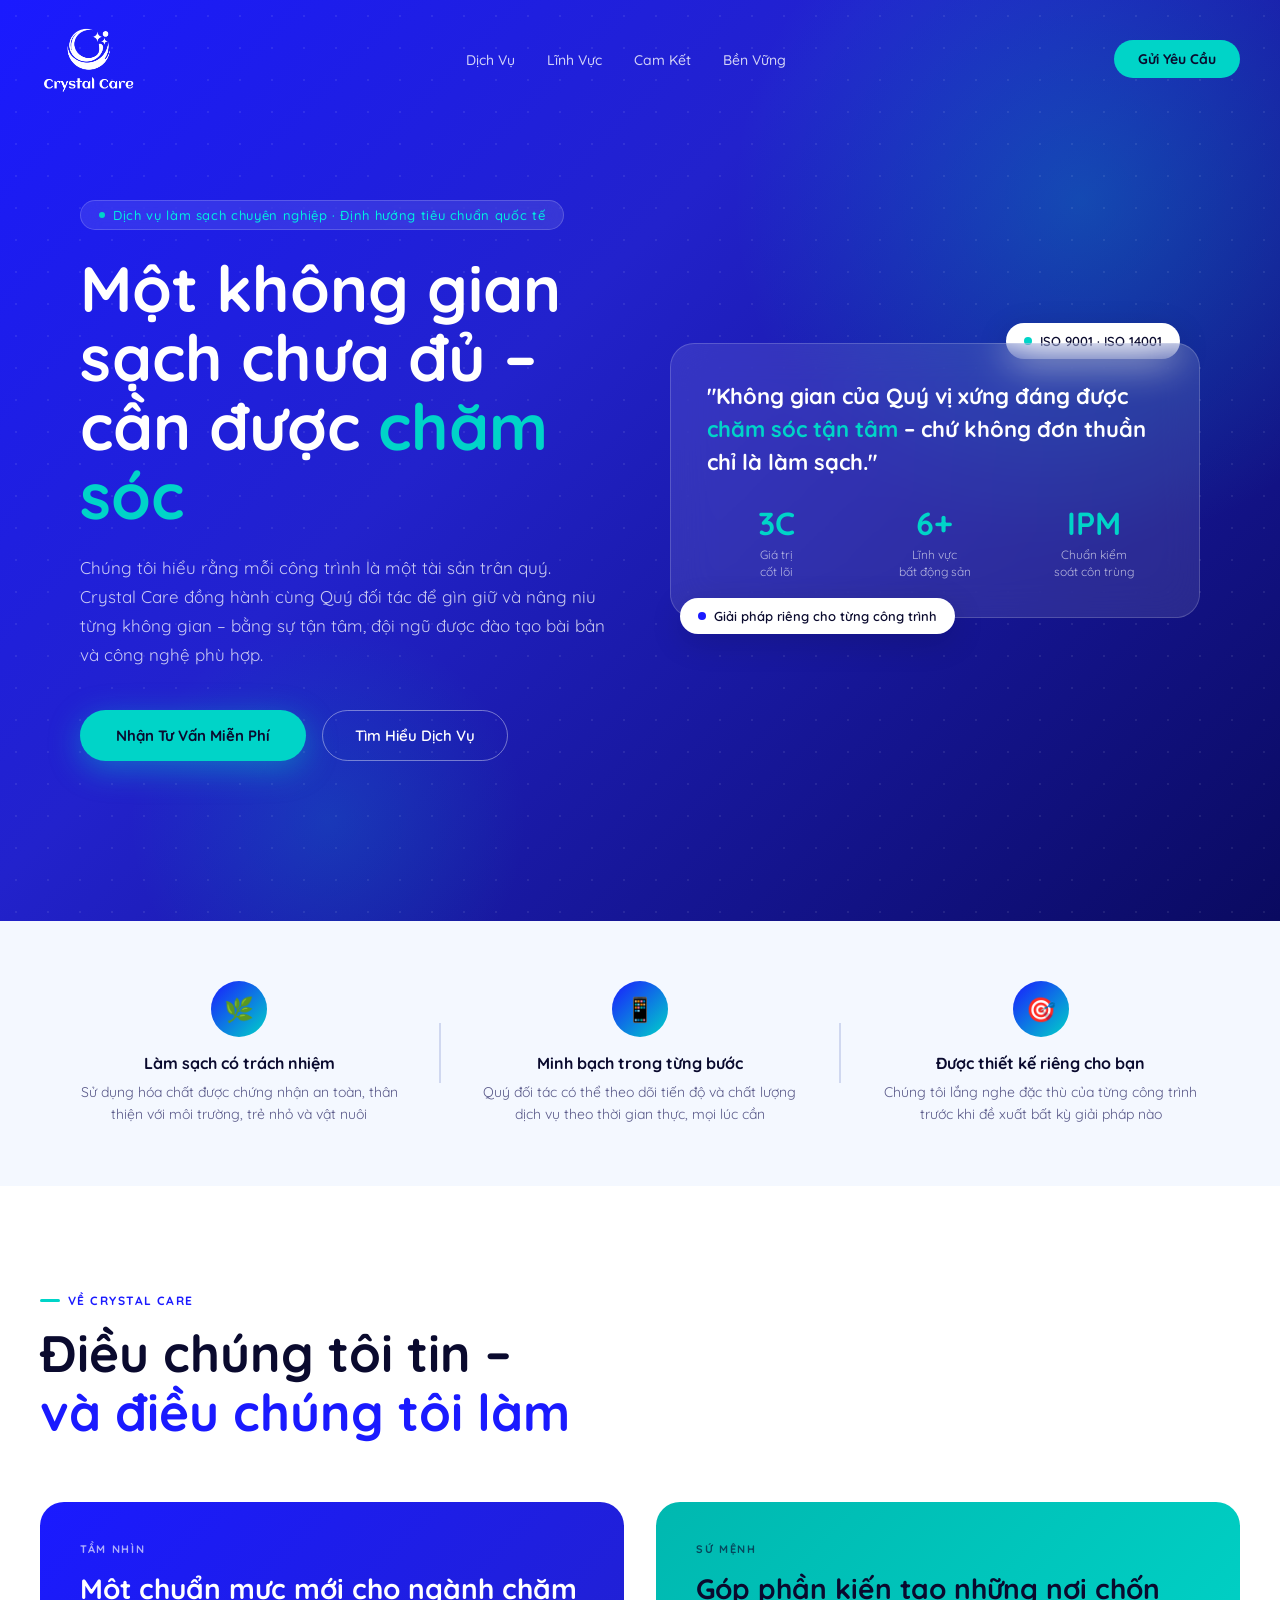
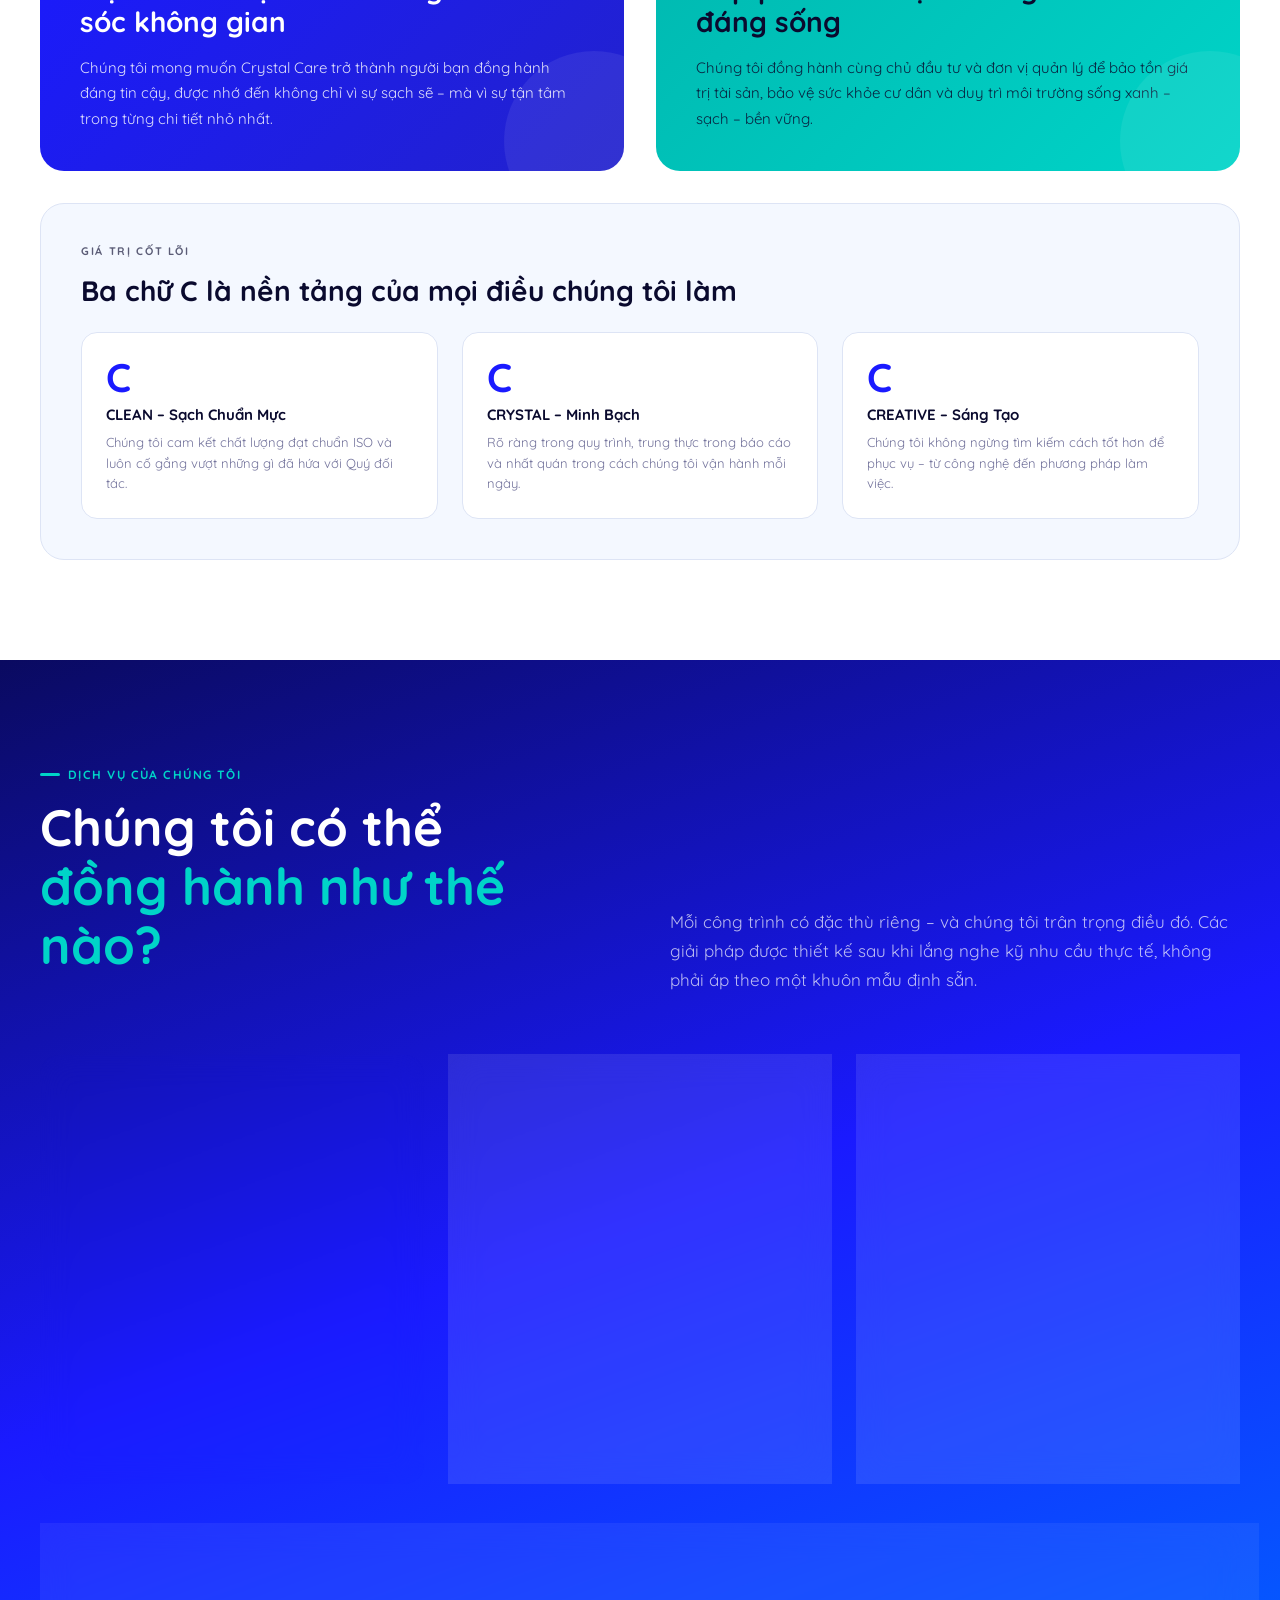
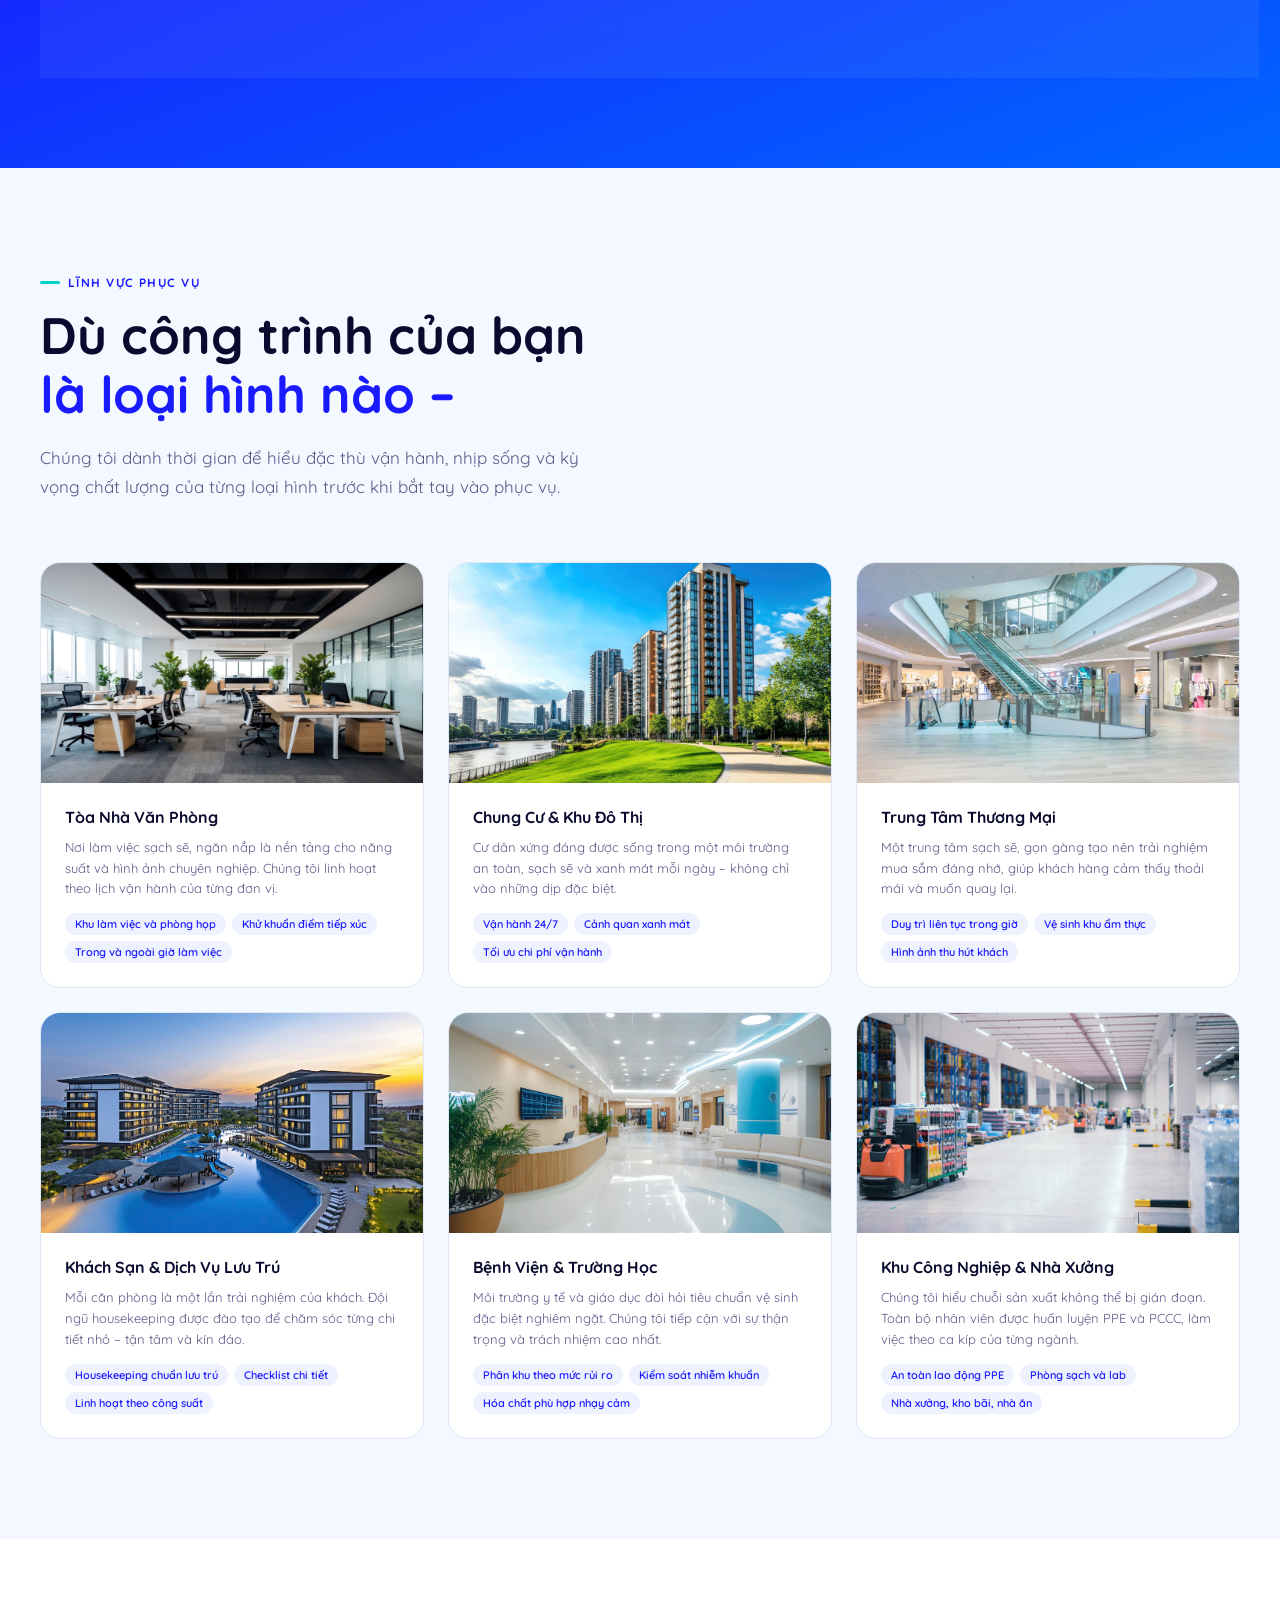
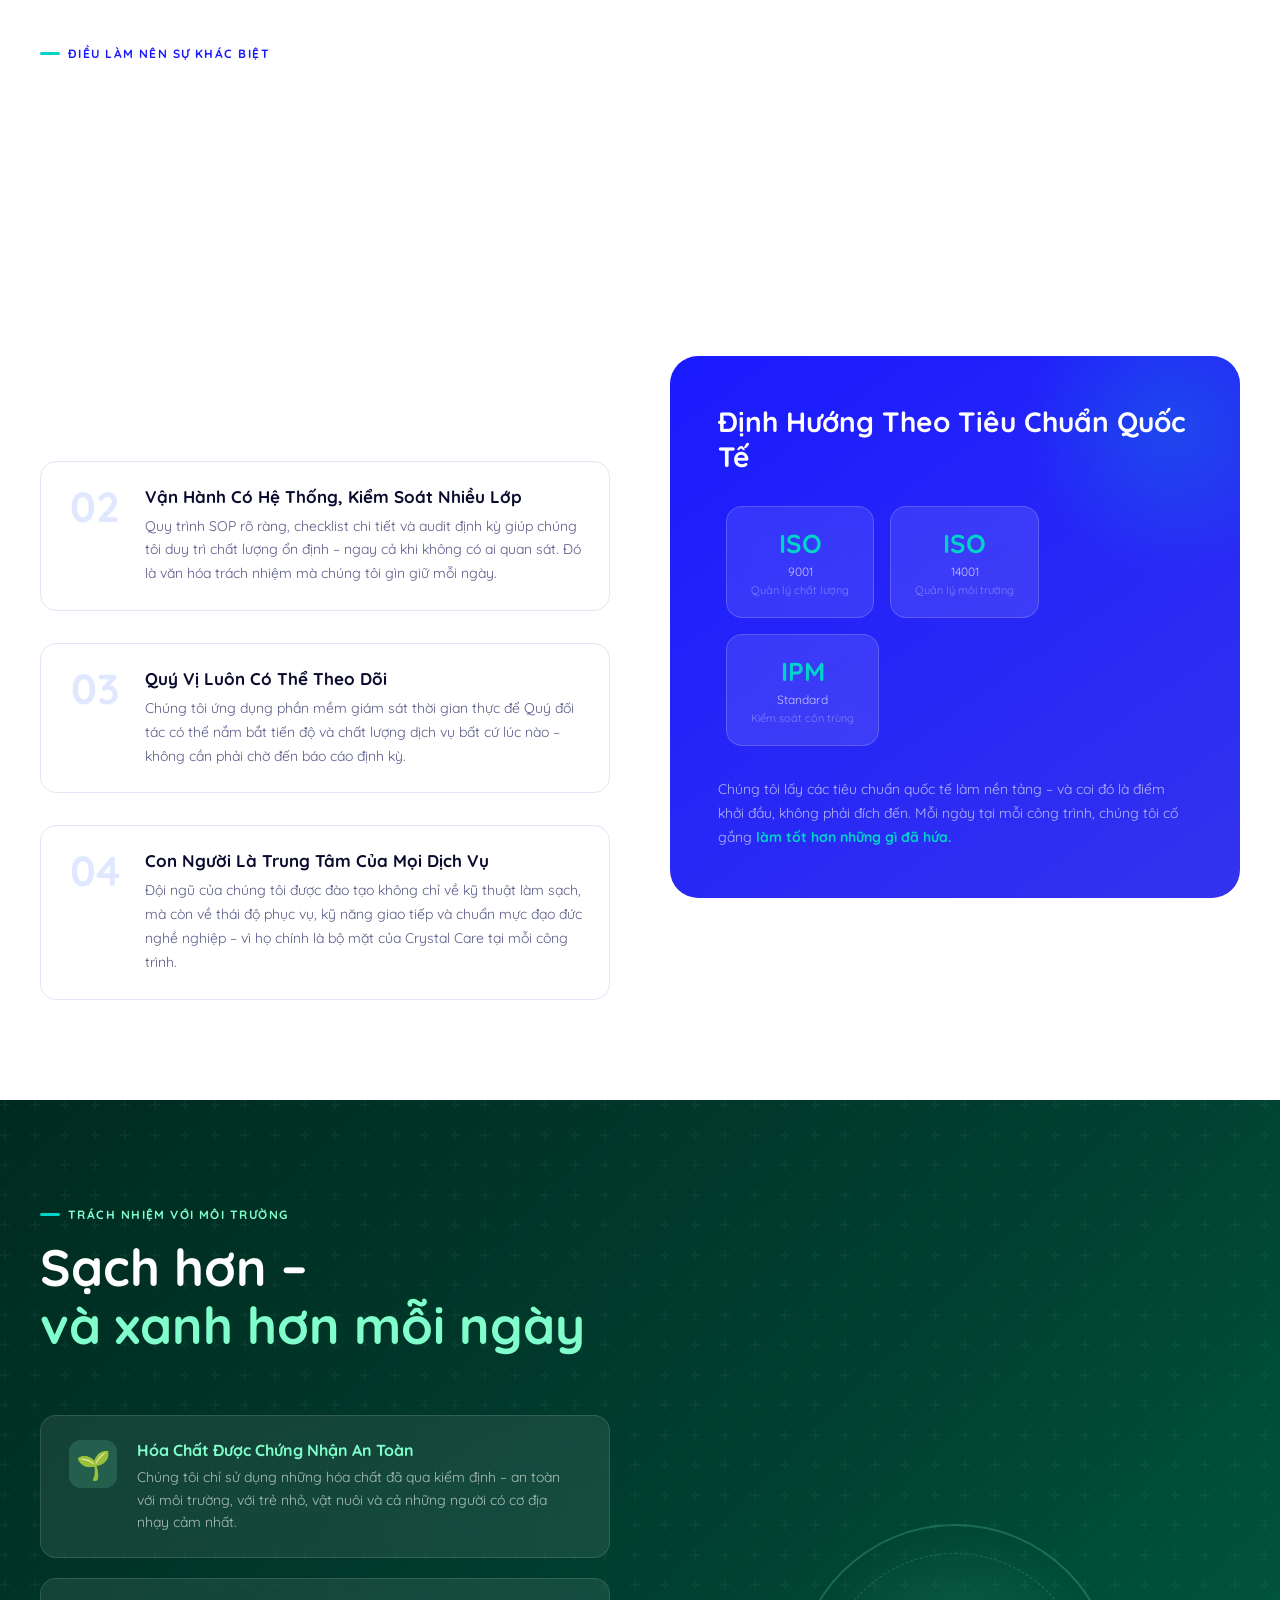
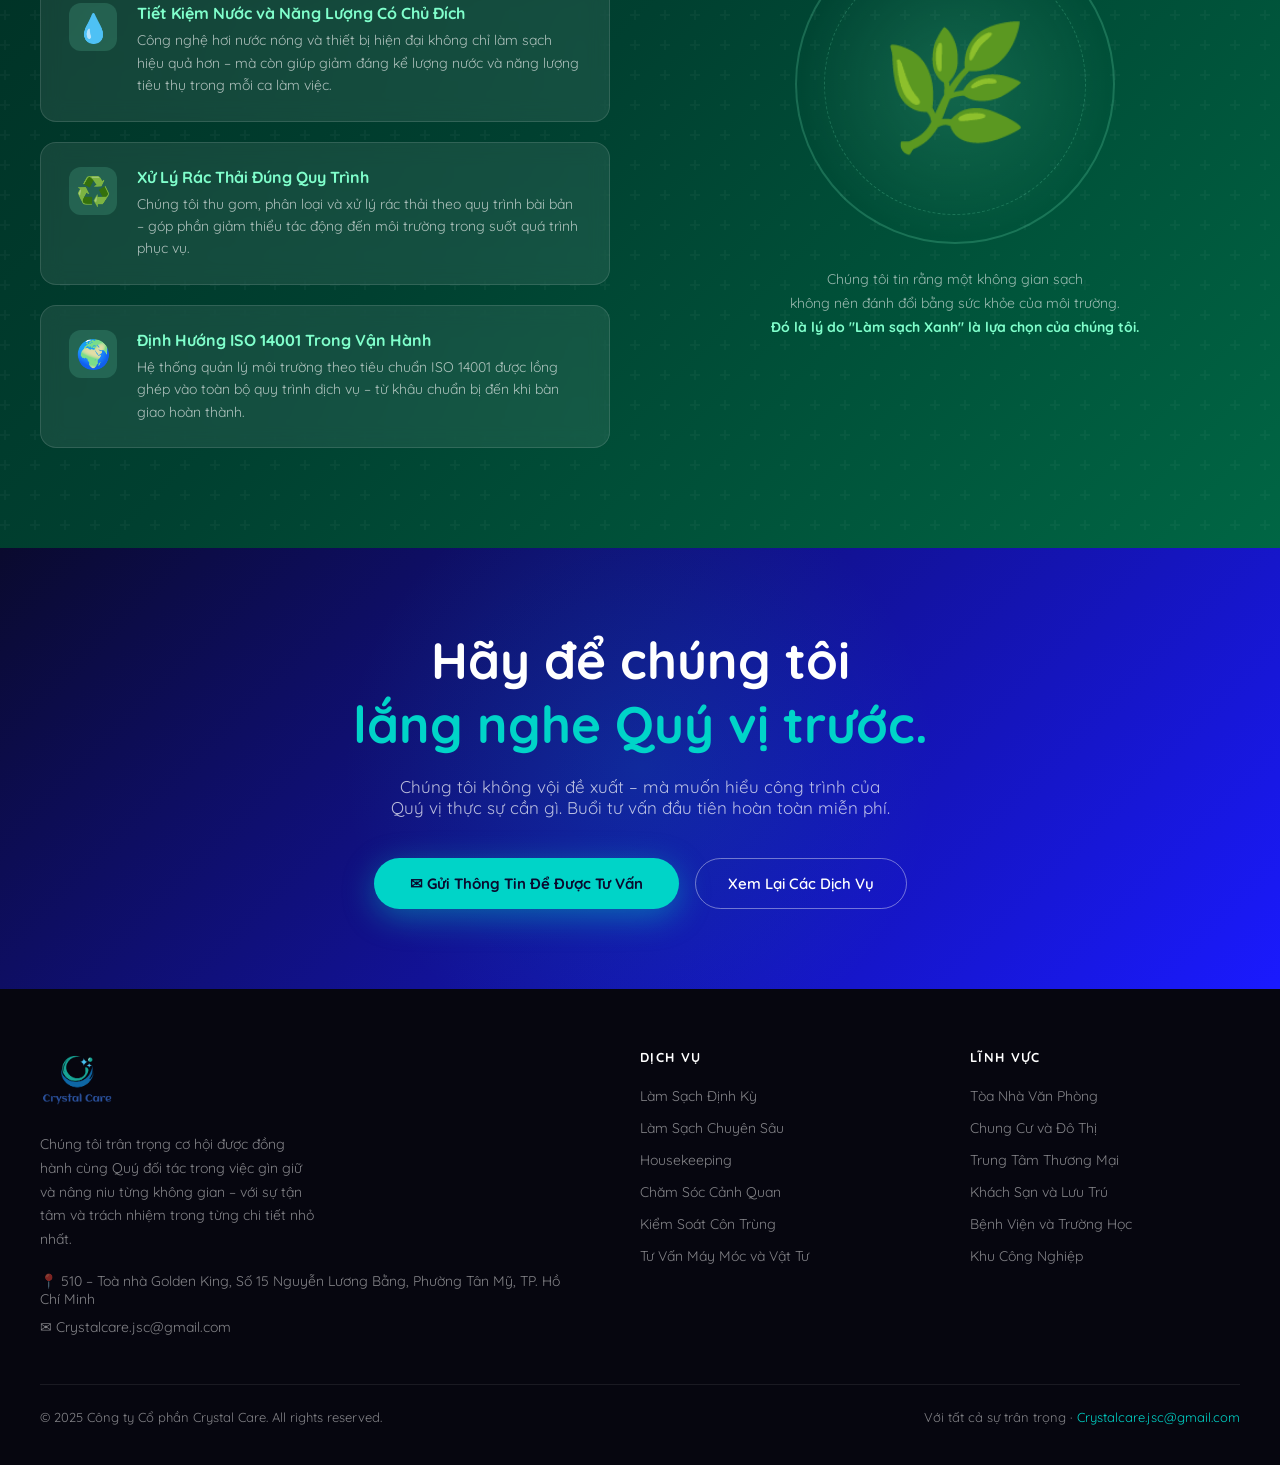
==== commit c464c72d: "update" ====
--- a/index.html
+++ b/index.html
@@ -36,7 +36,7 @@
           <span></span>
           Dịch vụ làm sạch chuyên nghiệp · Định hướng tiêu chuẩn quốc tế
         </div>
-        <h1>Một không gian<br>sạch chưa đủ –<br>cần được <em>chăm sóc.</em></h1>
+        <h1>Một không gian<br>sạch chưa đủ –<br>cần được <em>chăm sóc</em></h1>
         <p class="hero-sub">Chúng tôi hiểu rằng mỗi công trình là một tài sản trân quý. Crystal Care đồng hành cùng Quý
           đối tác để gìn giữ và nâng niu từng không gian – bằng sự tận tâm, đội ngũ được đào tạo bài bản và công nghệ
           phù hợp.</p>
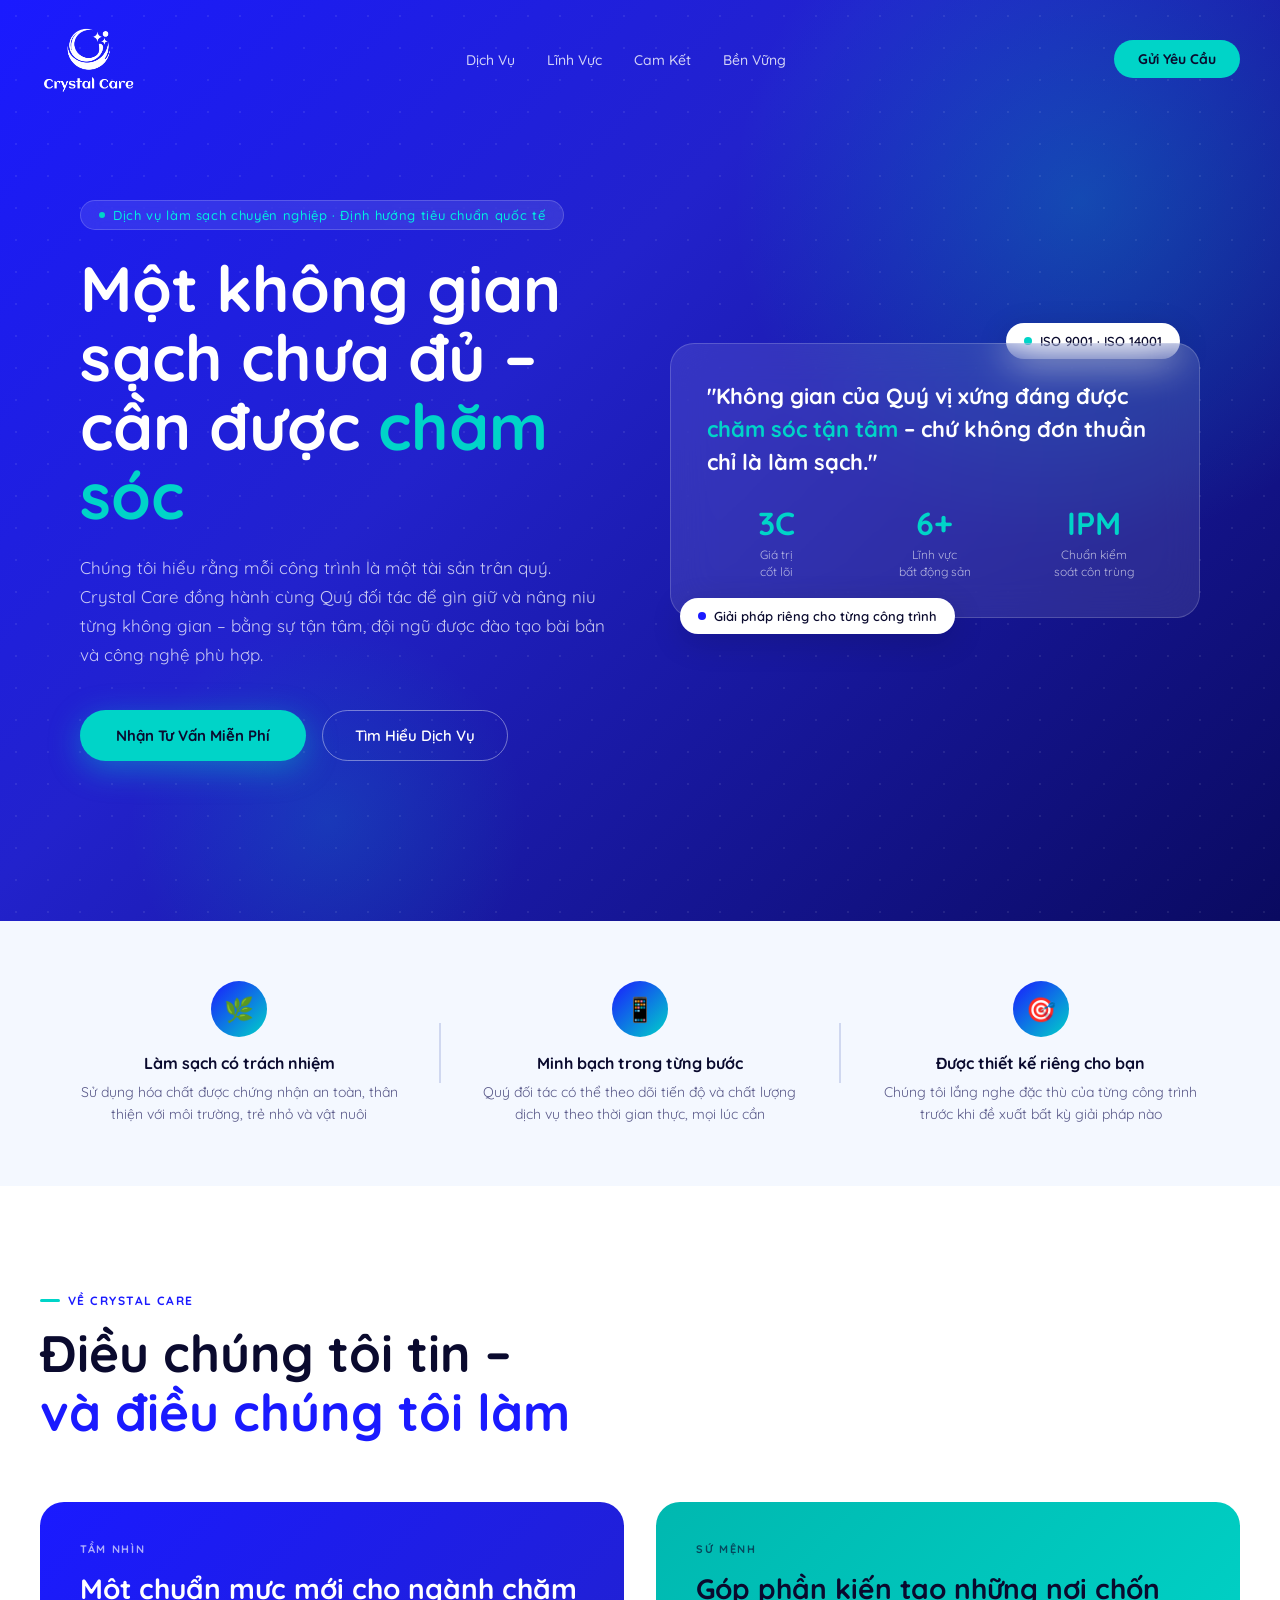
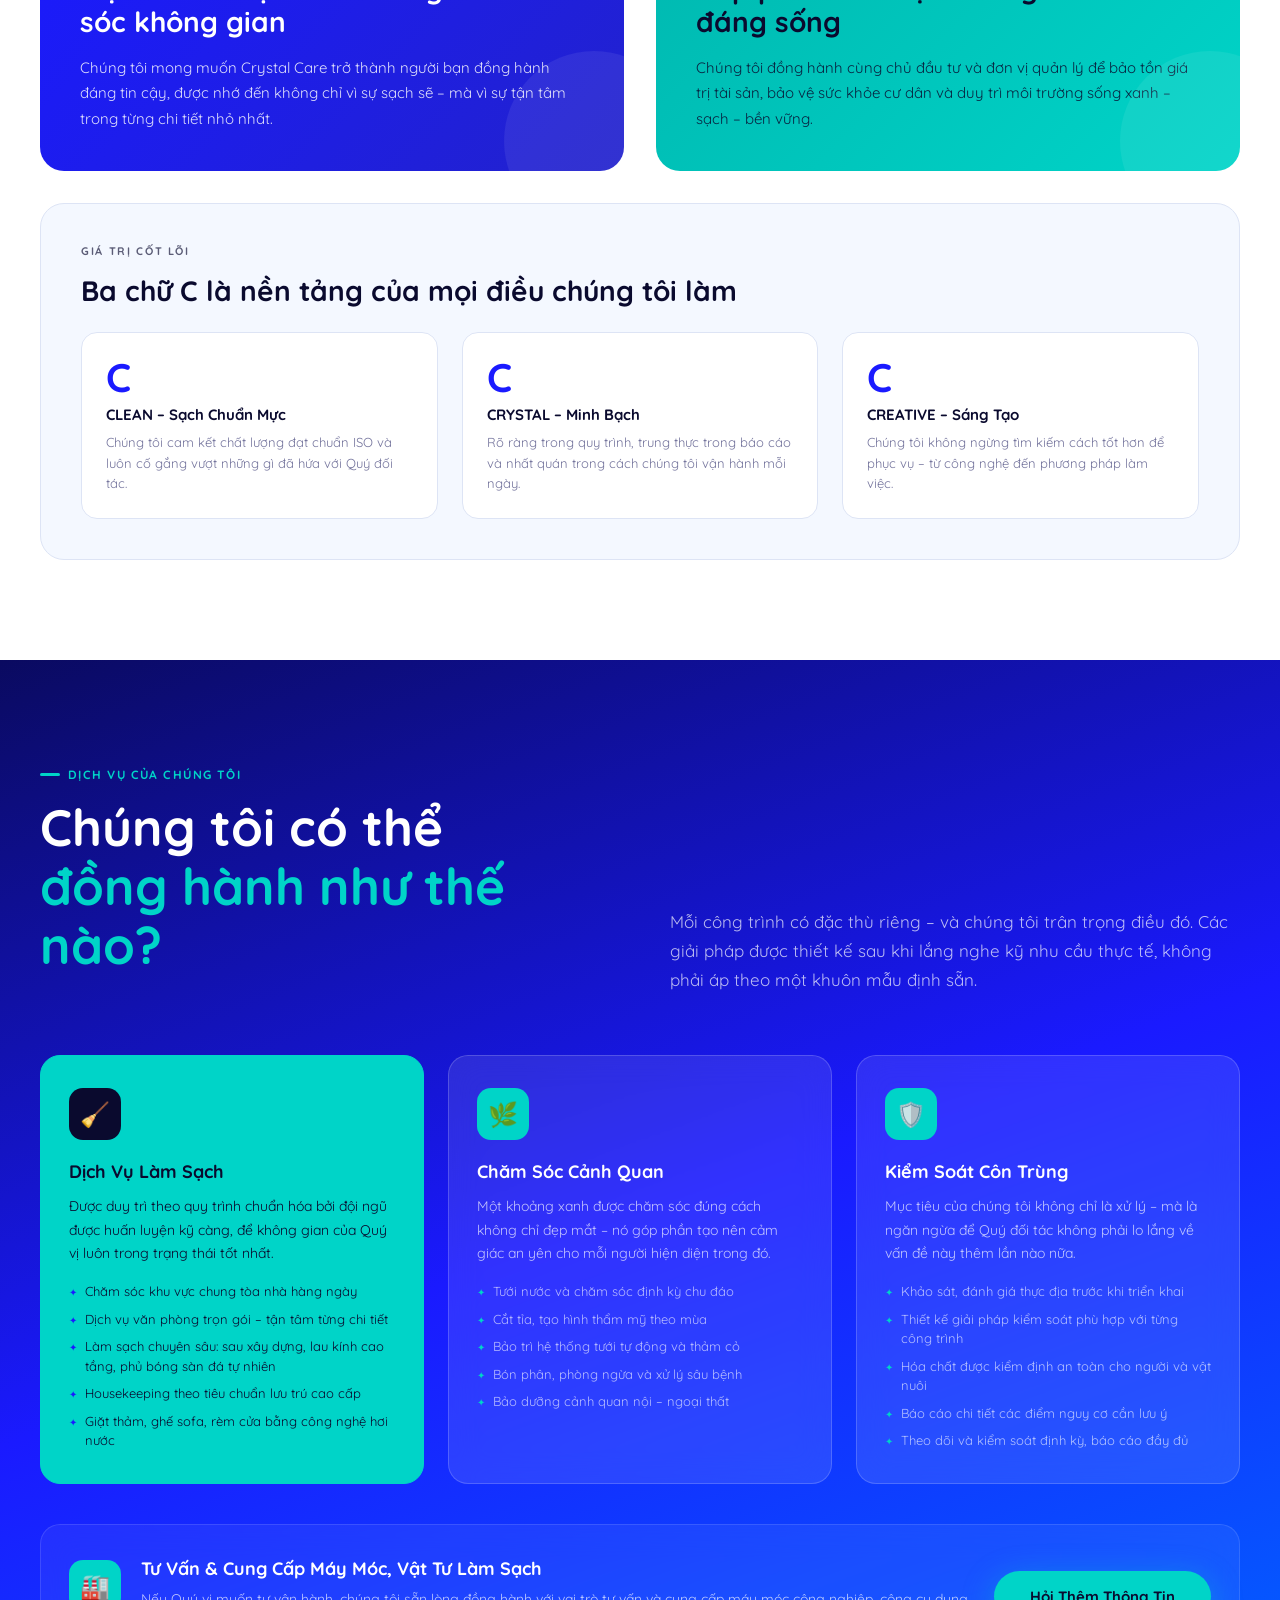
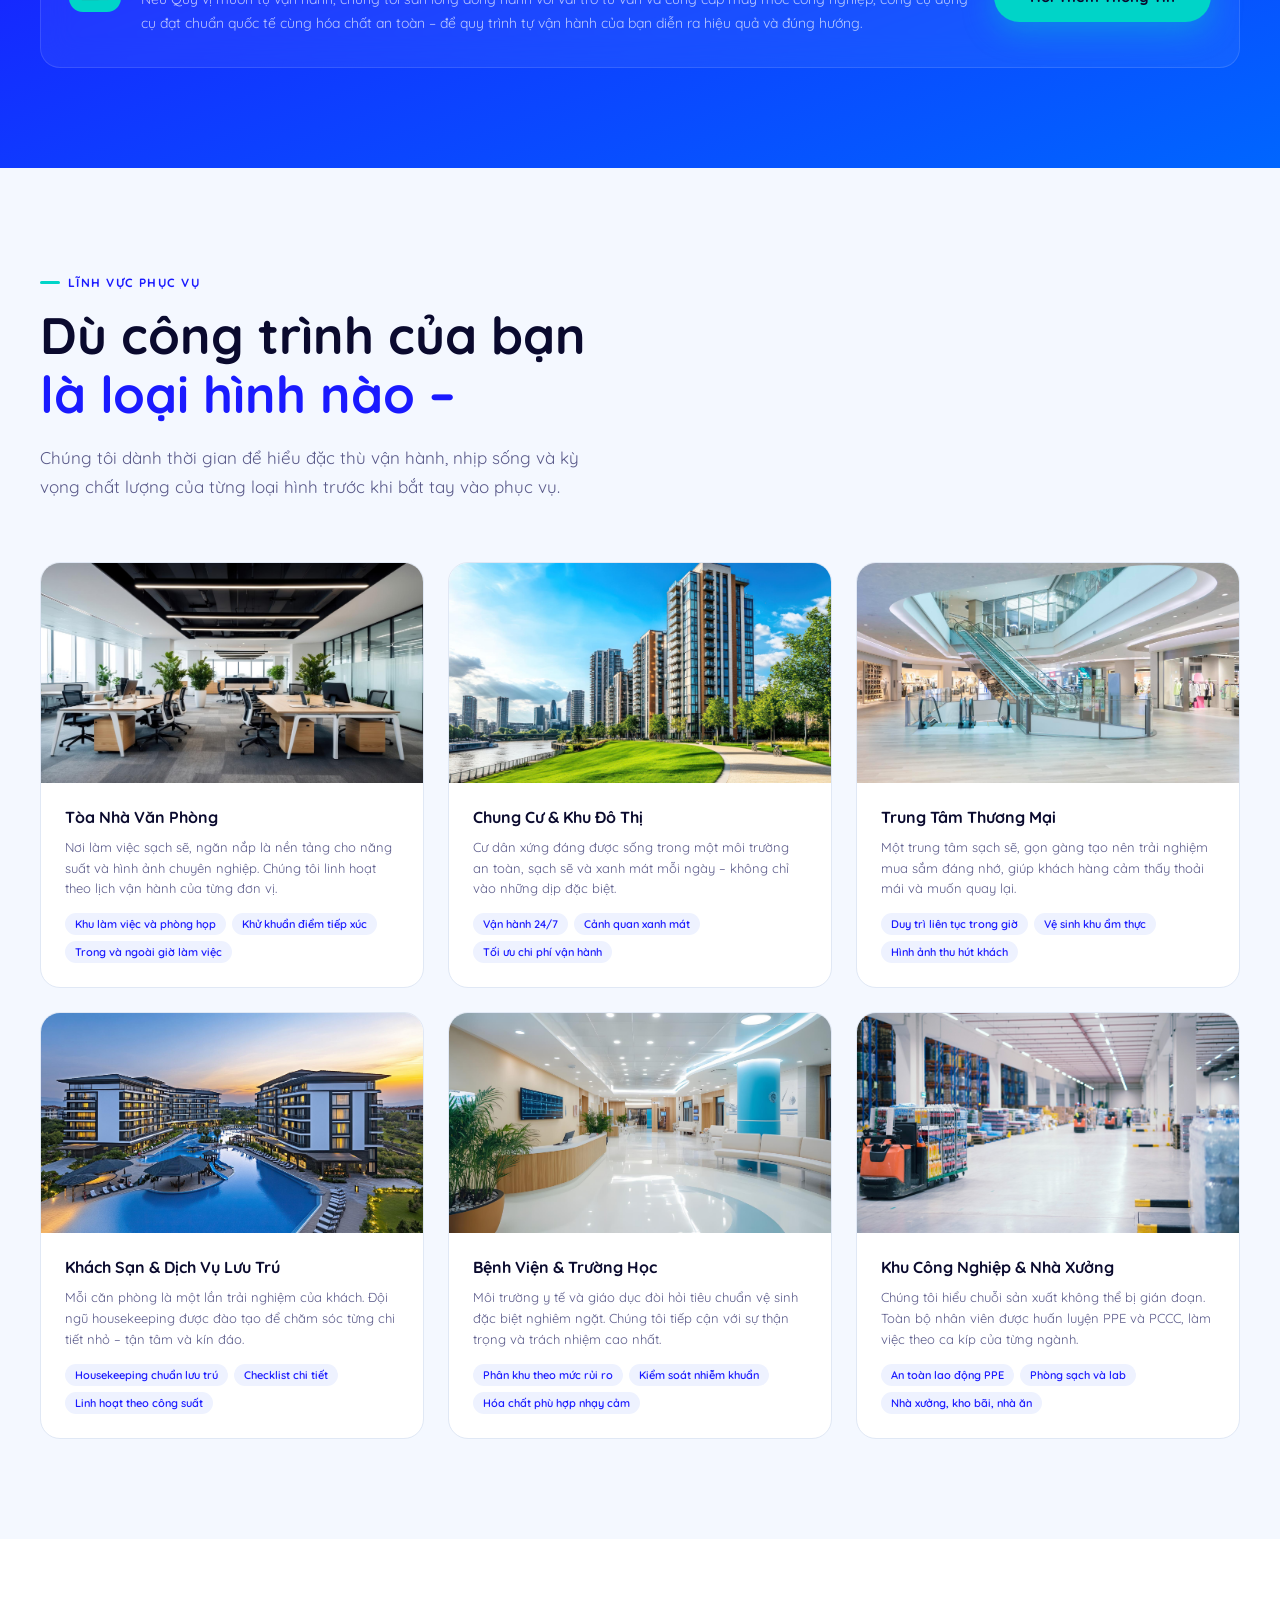
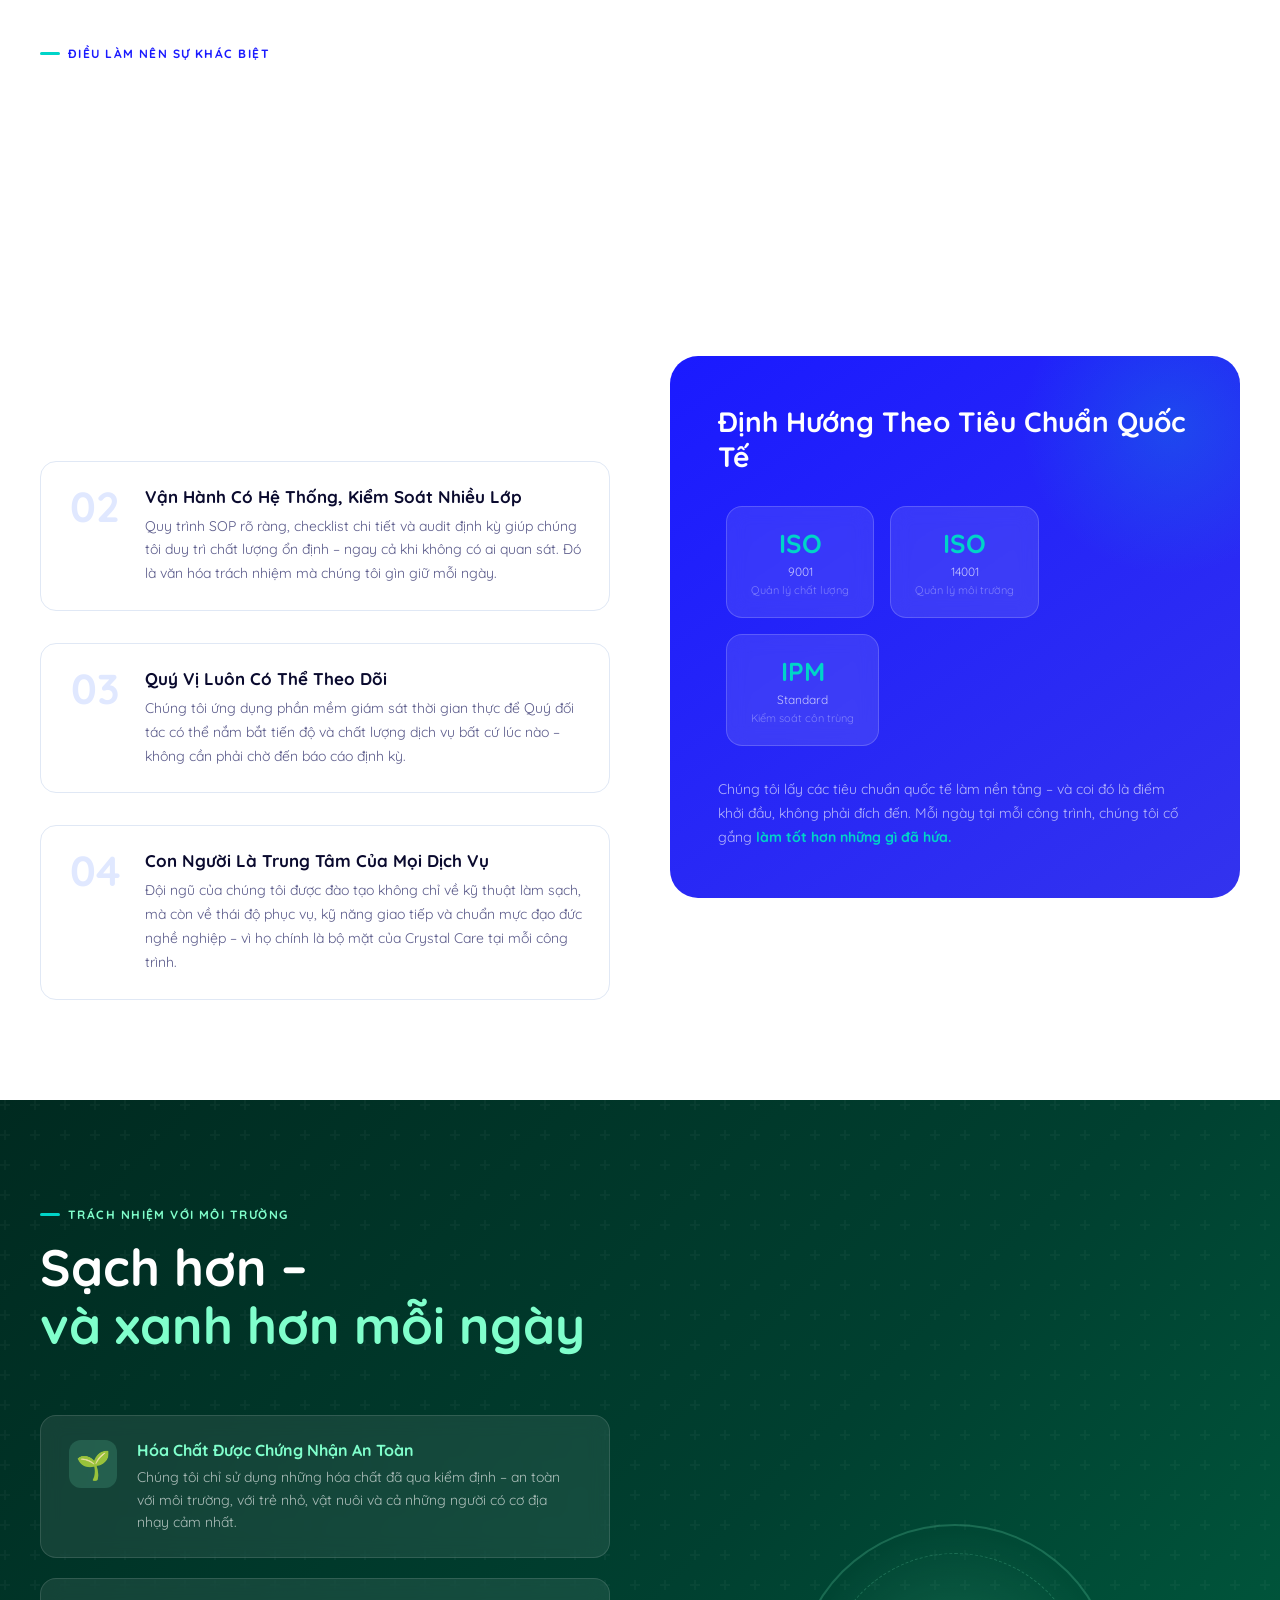
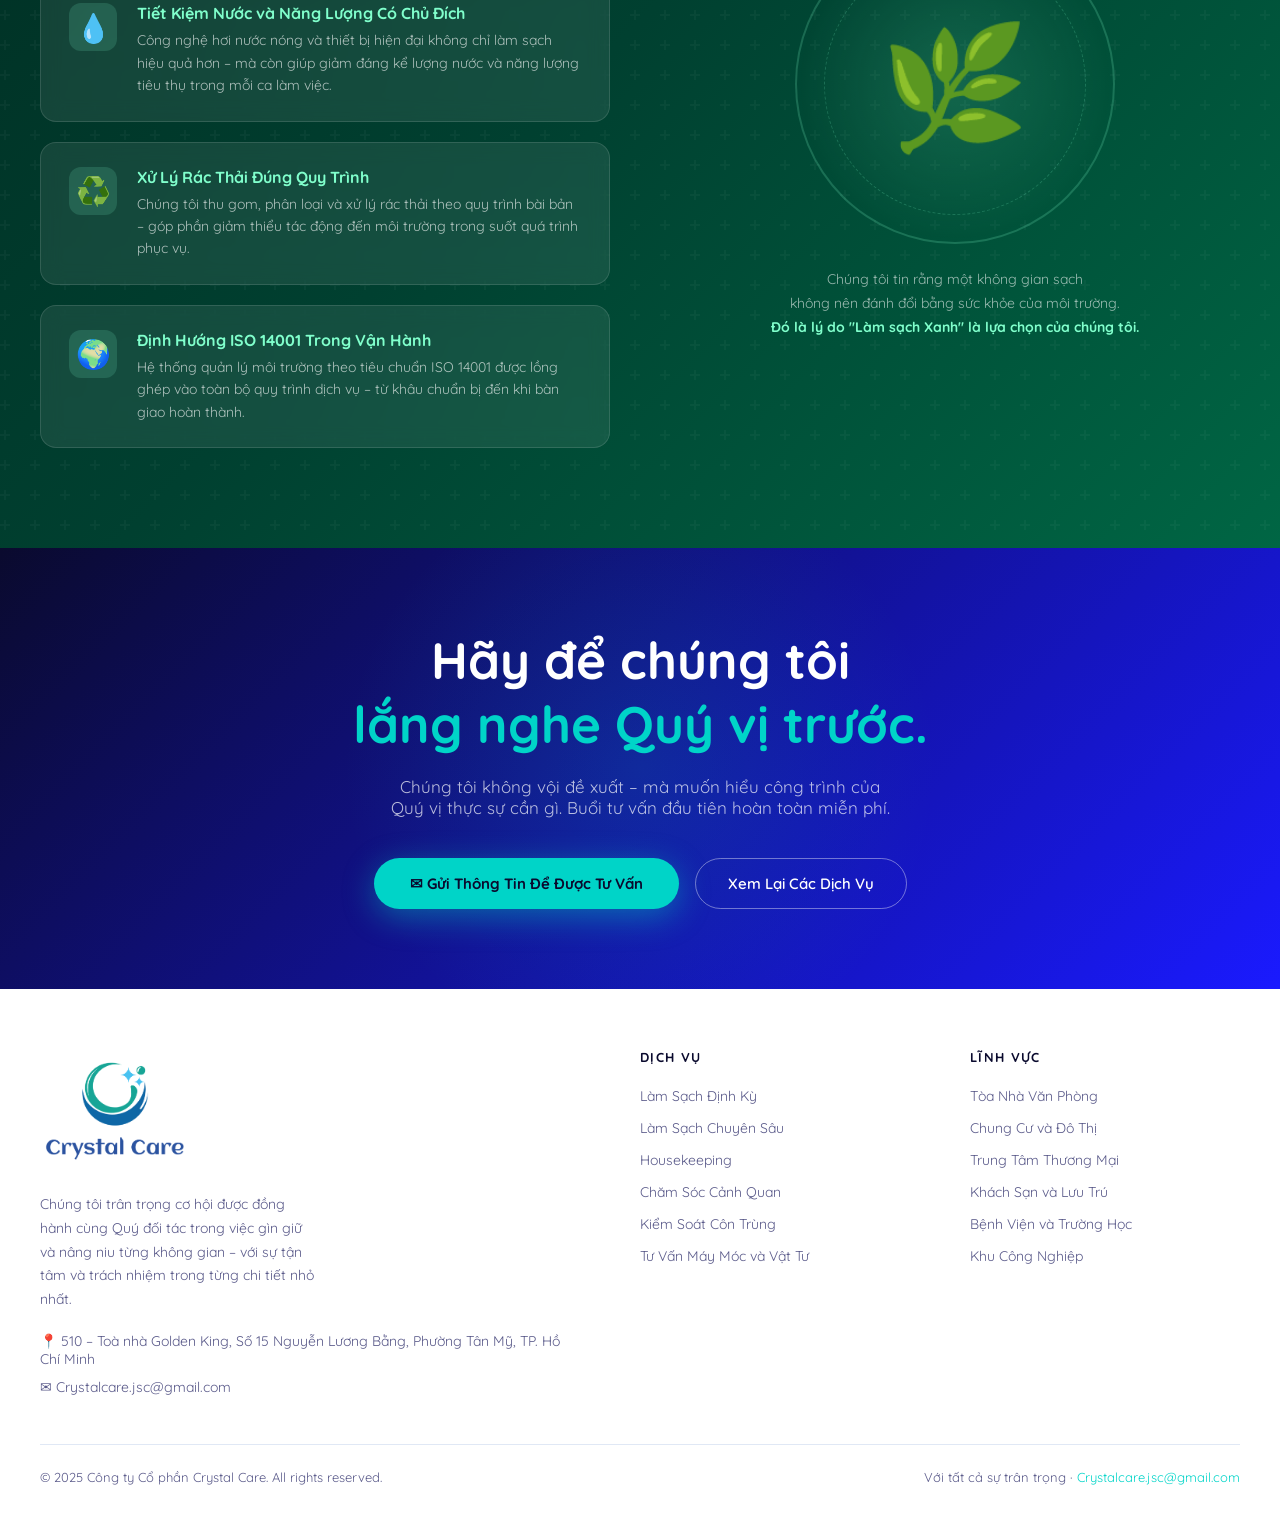
==== commit d12e707c: "update" ====
--- a/index.html
+++ b/index.html
@@ -460,7 +460,7 @@
     <div class="footer-inner">
       <div class="footer-brand">
         <img src="images/logo-color.png" alt="Crystal Care Logo"
-          style="height: 60px; width: auto; margin-bottom: 20px;">
+          style="height: 120px; width: auto; margin-bottom: 20px;">
         <p>Chúng tôi trân trọng cơ hội được đồng hành cùng Quý đối tác trong việc gìn giữ và nâng niu từng không gian –
           với sự tận tâm và trách nhiệm trong từng chi tiết nhỏ nhất.</p>
         <div class="footer-contact">
--- a/css/style.css
+++ b/css/style.css
@@ -878,9 +878,9 @@
 
   /* ── FOOTER ── */
   footer {
-    background: #06060f;
+    background: var(--white);
     padding: 60px 40px 40px;
-    color: rgba(255,255,255,0.5);
+    color: var(--text-muted);
   }
 
   .footer-inner {
@@ -904,7 +904,7 @@
 
   .footer-contact { display: flex; flex-direction: column; gap: 10px; }
   .footer-contact a {
-    color: rgba(255,255,255,0.5);
+    color: var(--text-muted);
     text-decoration: none;
     font-size: 14px;
     display: flex;
@@ -914,20 +914,21 @@
   }
   .footer-contact a:hover { color: var(--teal); }
 
-  .footer-links h4 { font-size: 13px; font-weight: 700; color: var(--white); text-transform: uppercase; letter-spacing: 0.1em; margin-bottom: 20px; }
+  .footer-links h4 { font-size: 13px; font-weight: 700; color: var(--text-dark); text-transform: uppercase; letter-spacing: 0.1em; margin-bottom: 20px; }
   .footer-links ul { list-style: none; display: flex; flex-direction: column; gap: 12px; }
-  .footer-links a { color: rgba(255,255,255,0.5); text-decoration: none; font-size: 14px; transition: color 0.2s; }
+  .footer-links a { color: var(--text-muted); text-decoration: none; font-size: 14px; transition: color 0.2s; }
   .footer-links a:hover { color: var(--teal); }
 
   .footer-bottom {
     max-width: 1200px;
     margin: 0 auto;
     padding-top: 24px;
-    border-top: 1px solid rgba(255,255,255,0.08);
+    border-top: 1px solid #e0e8f5;
     display: flex;
     justify-content: space-between;
     align-items: center;
     font-size: 13px;
+    color: var(--text-muted);
   }
 
   .footer-bottom a { color: var(--teal); text-decoration: none; }
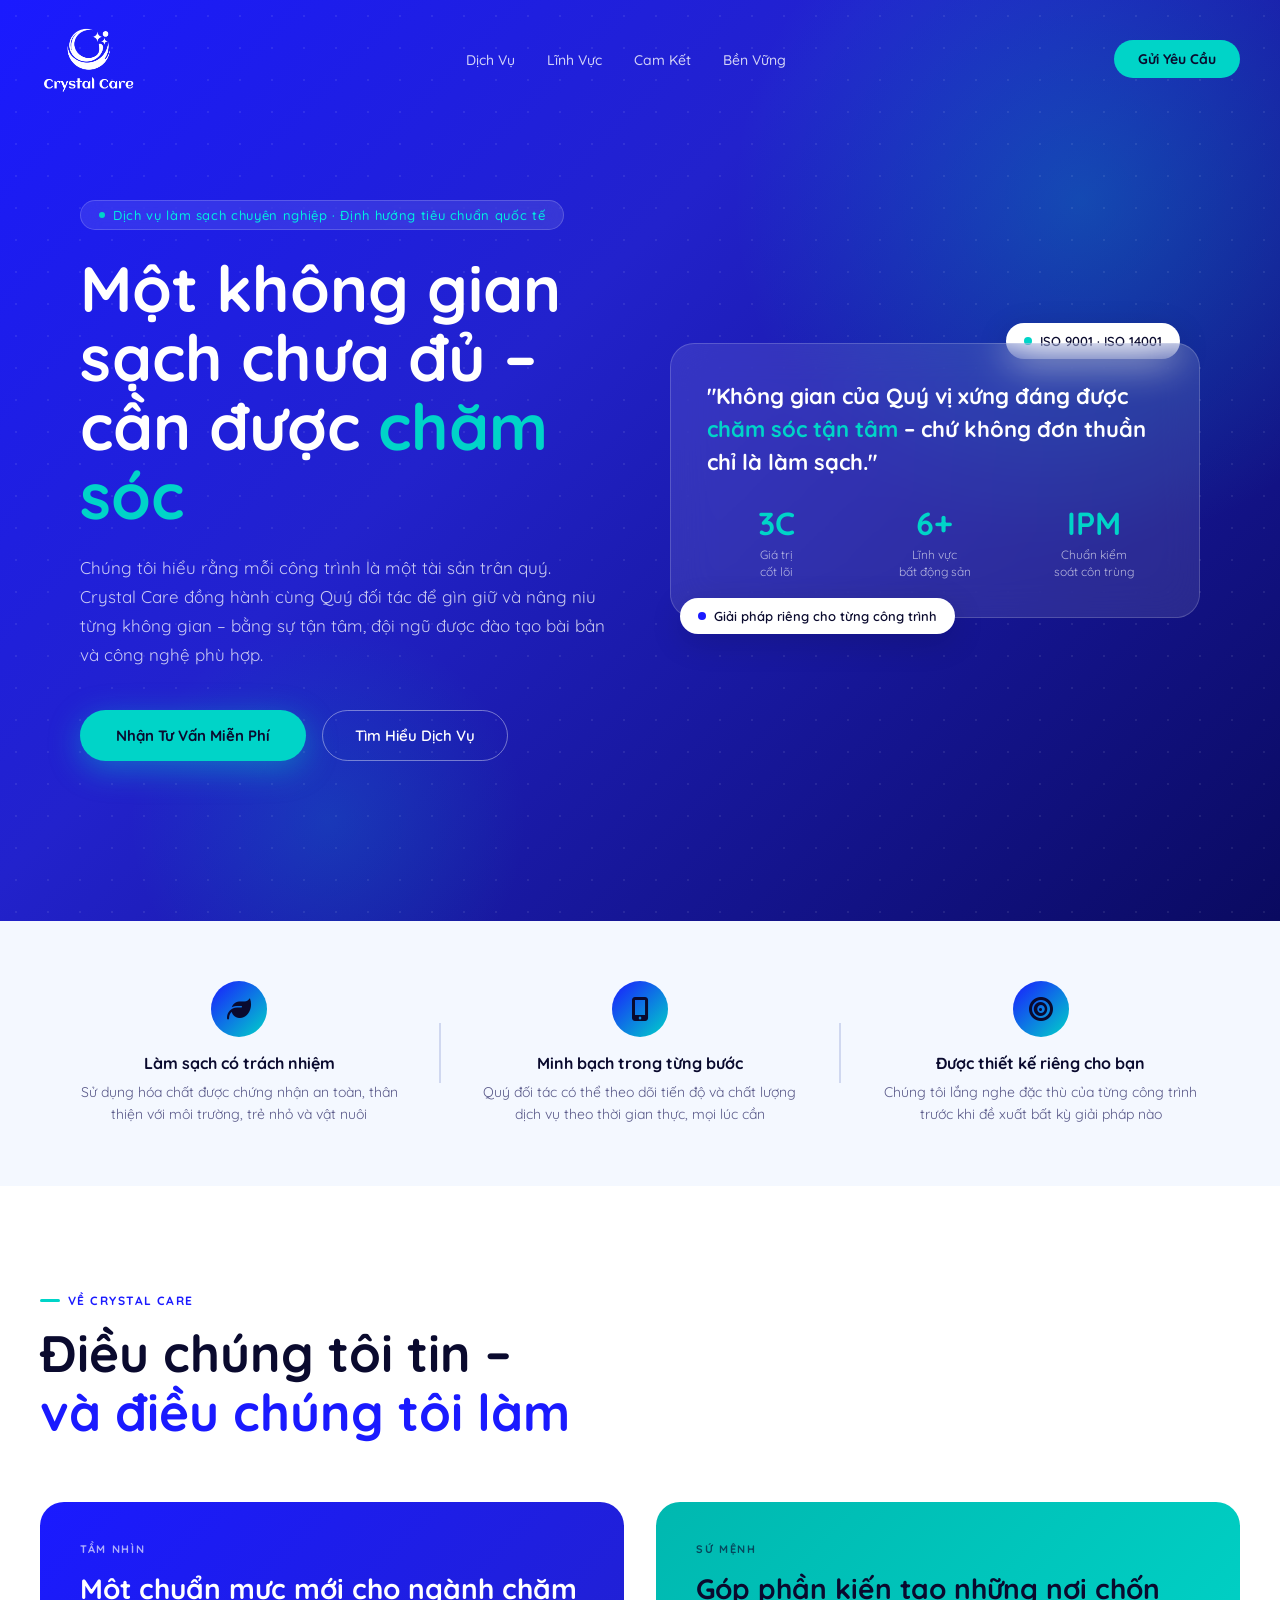
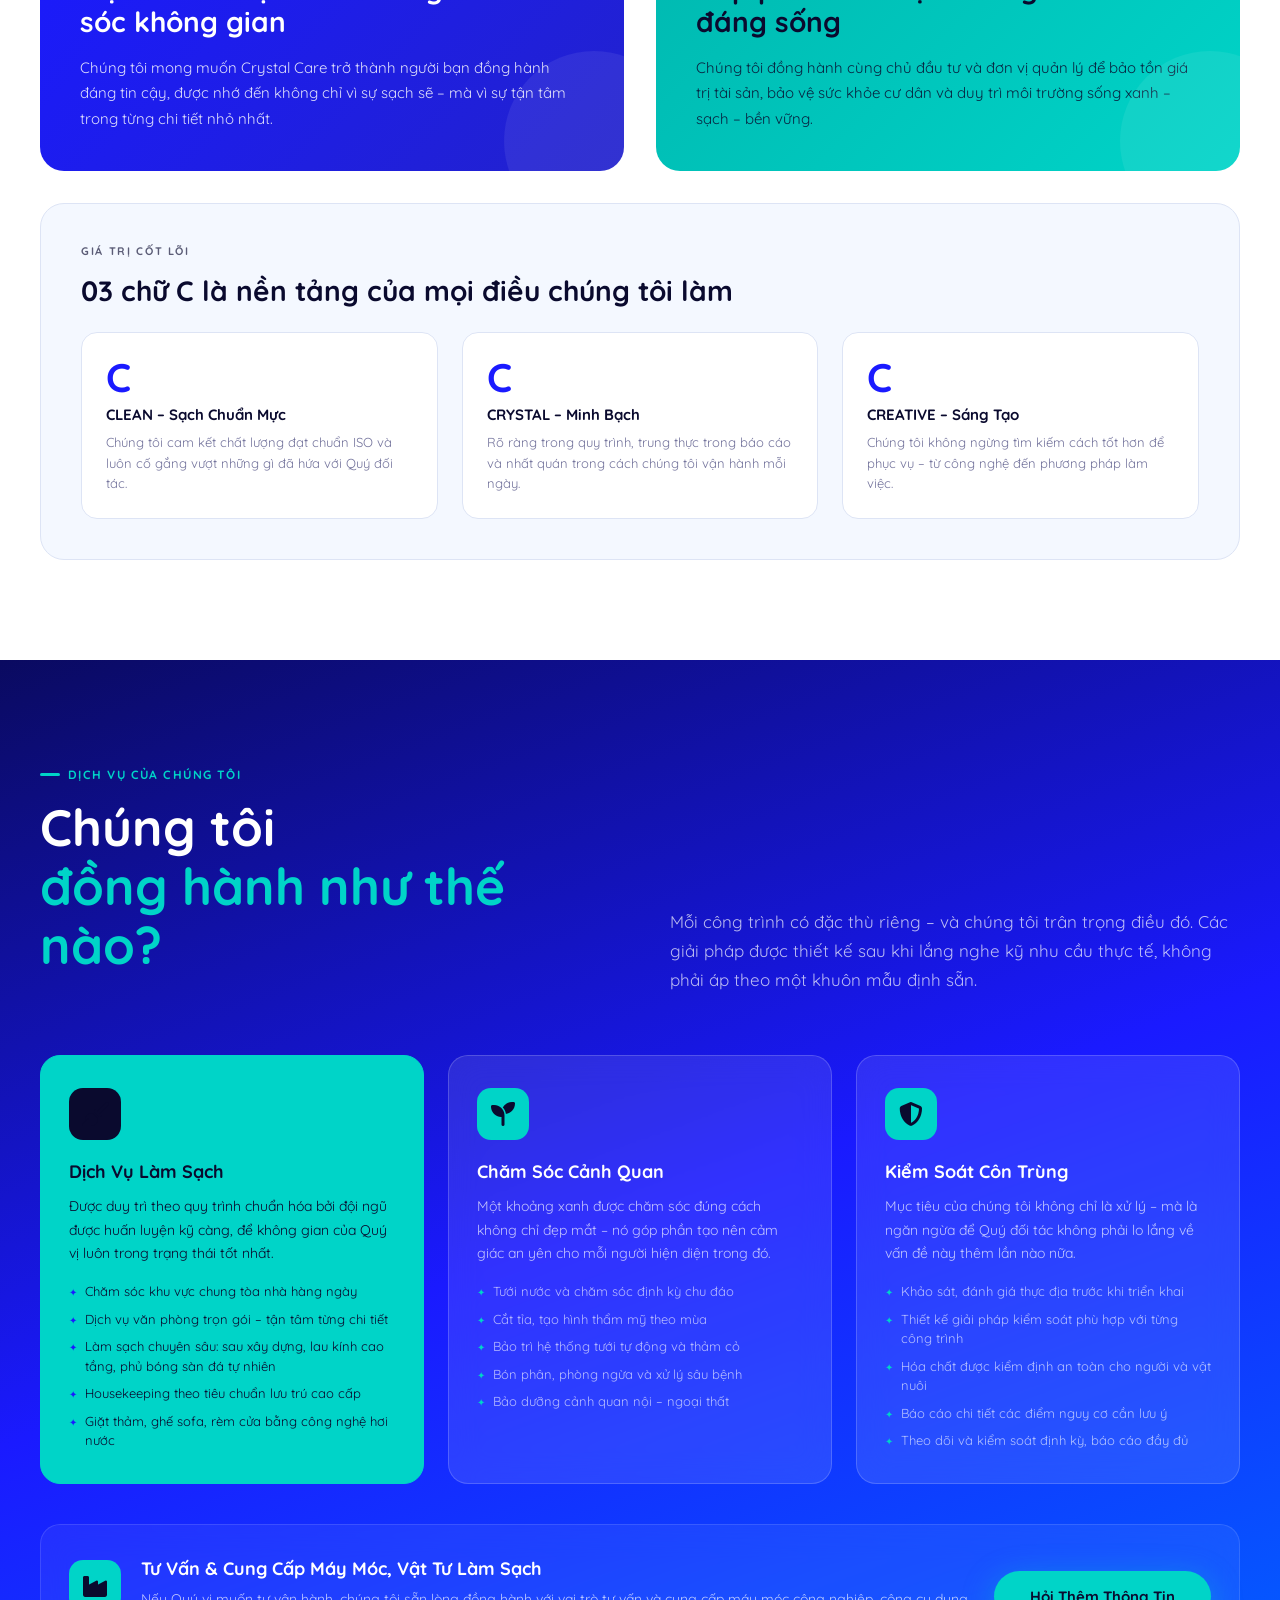
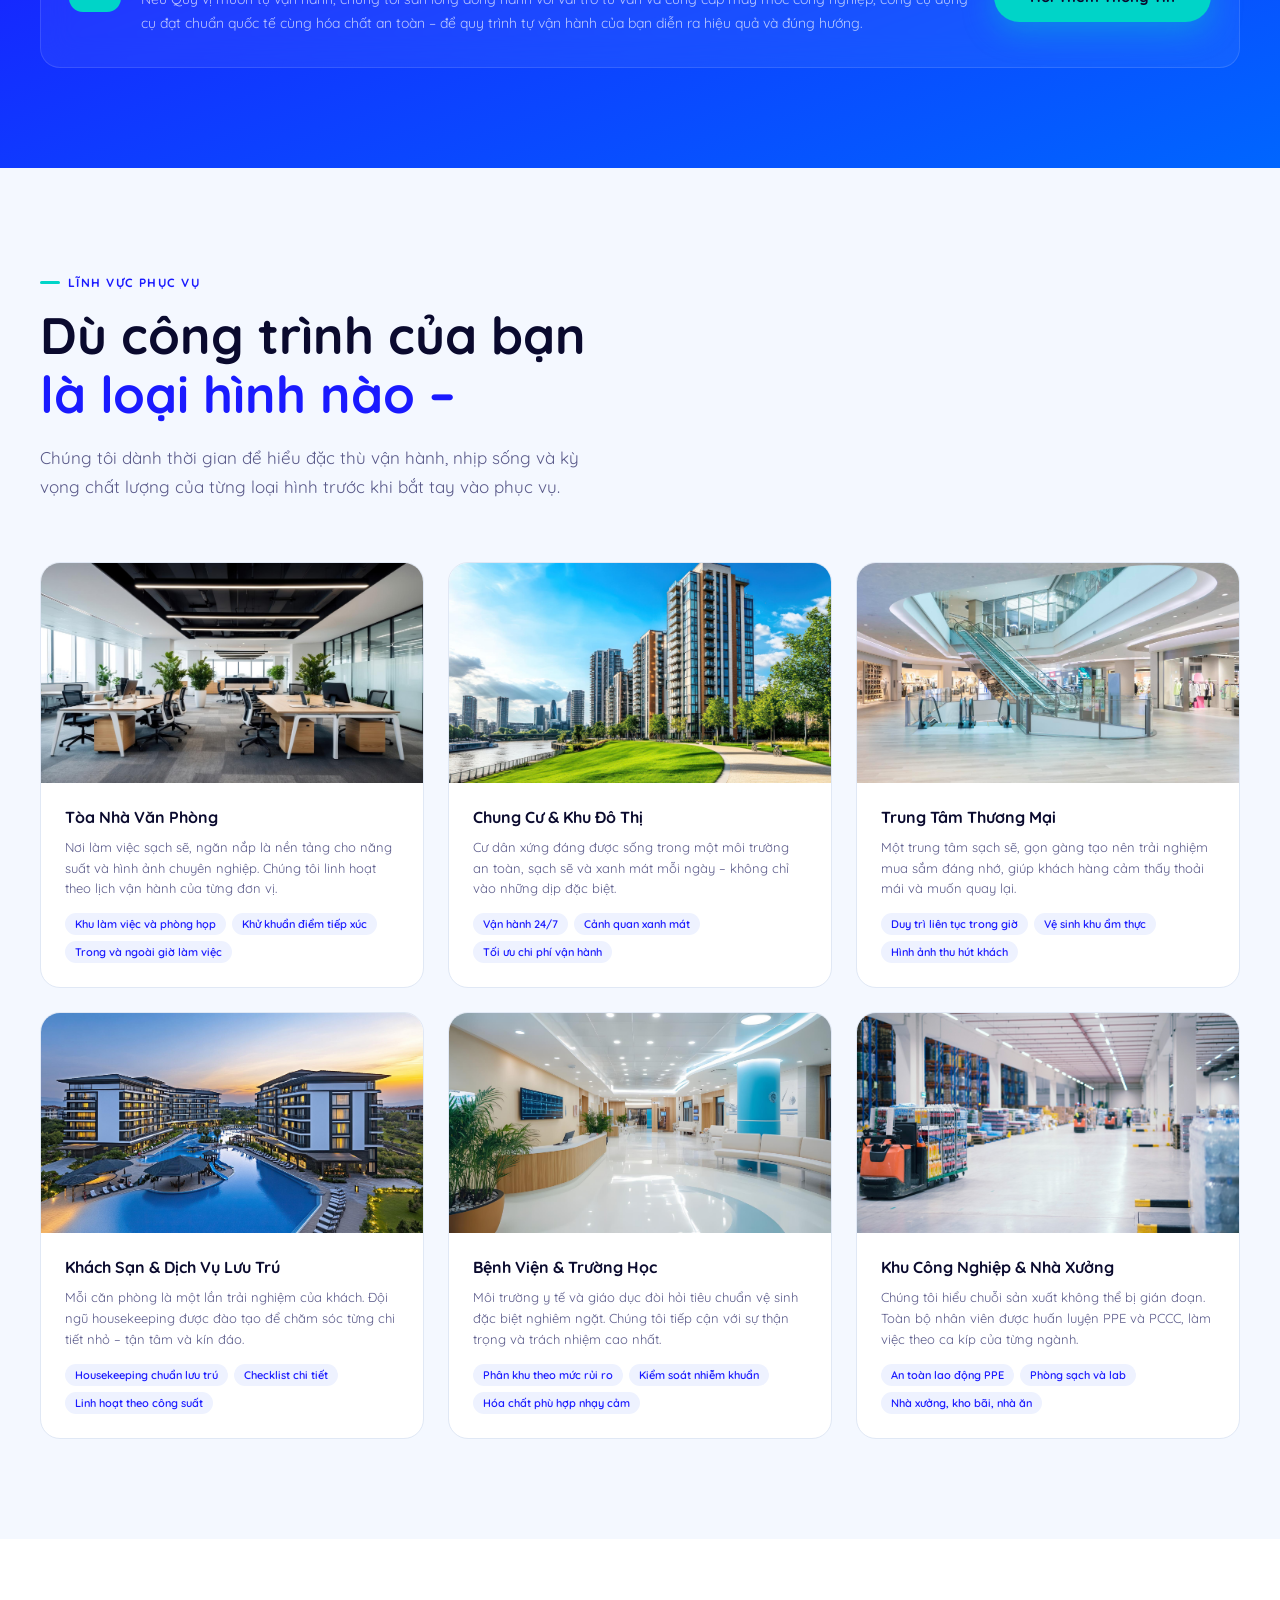
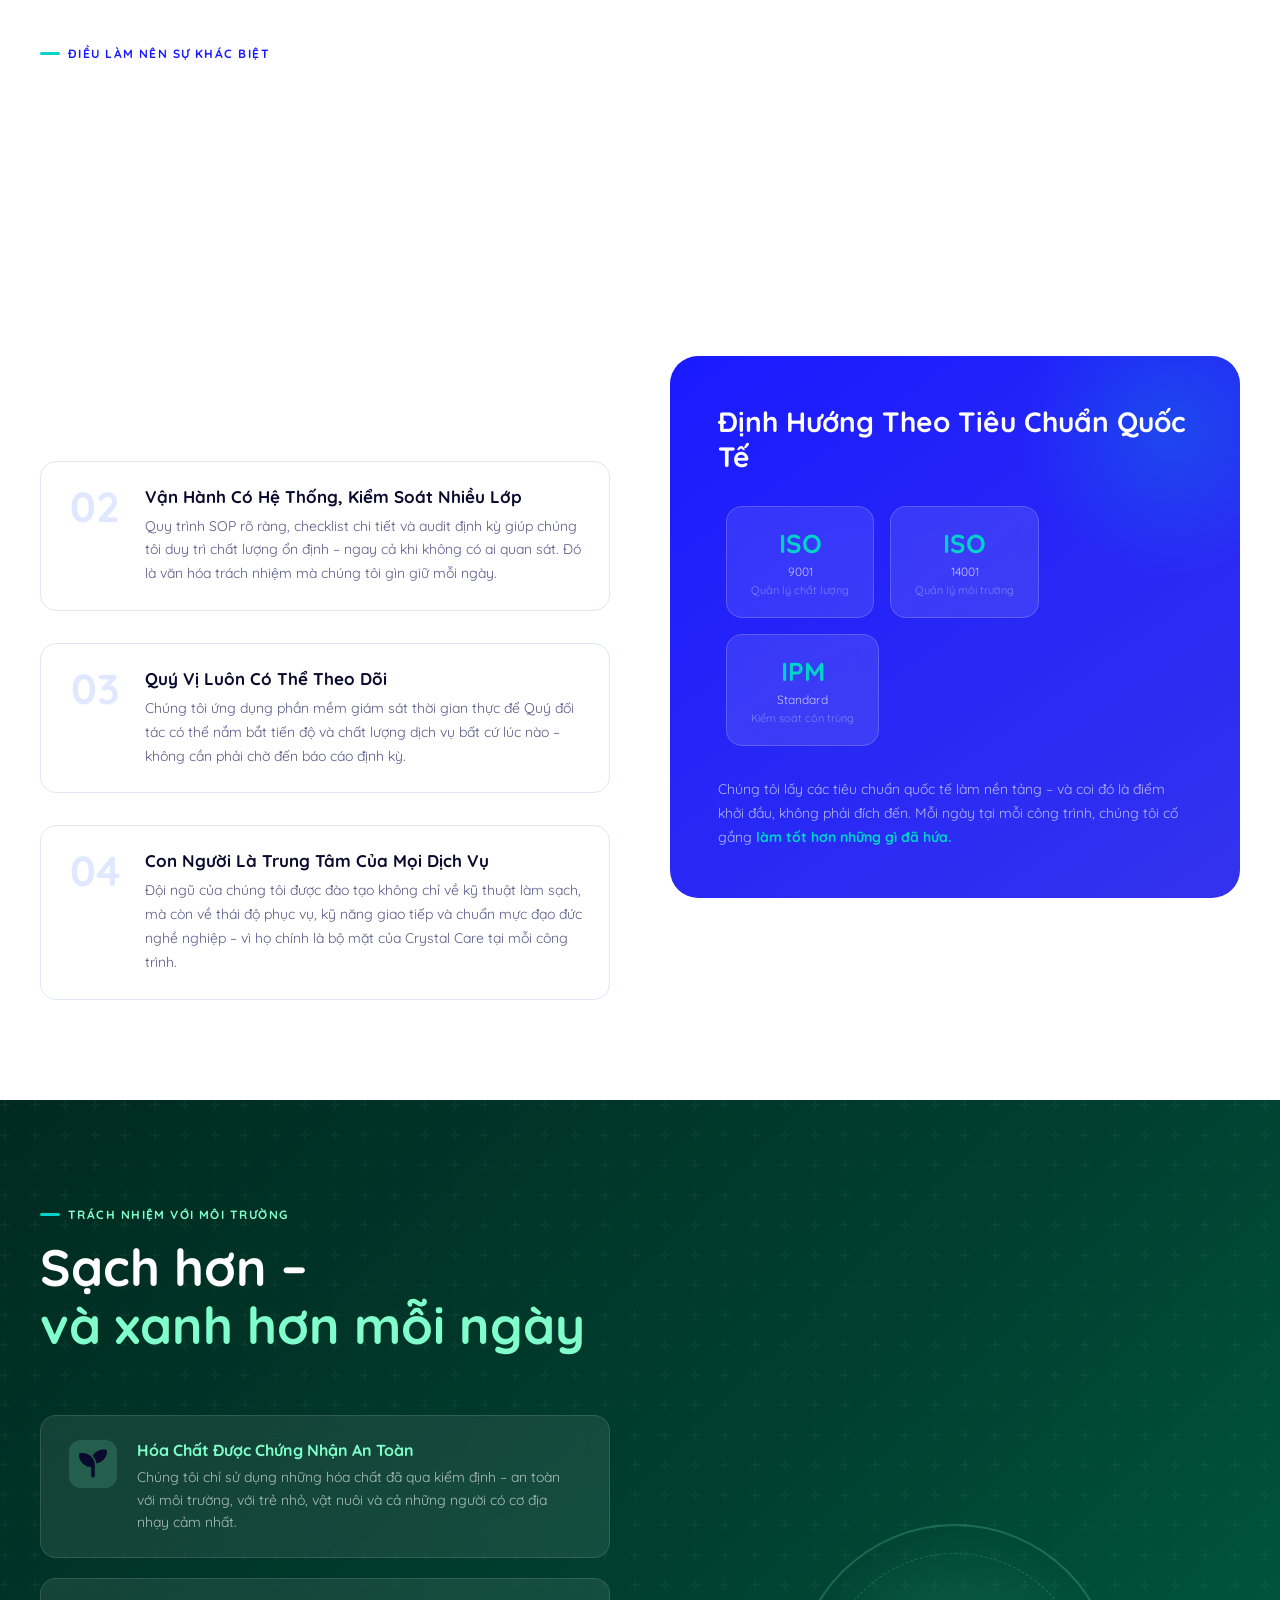
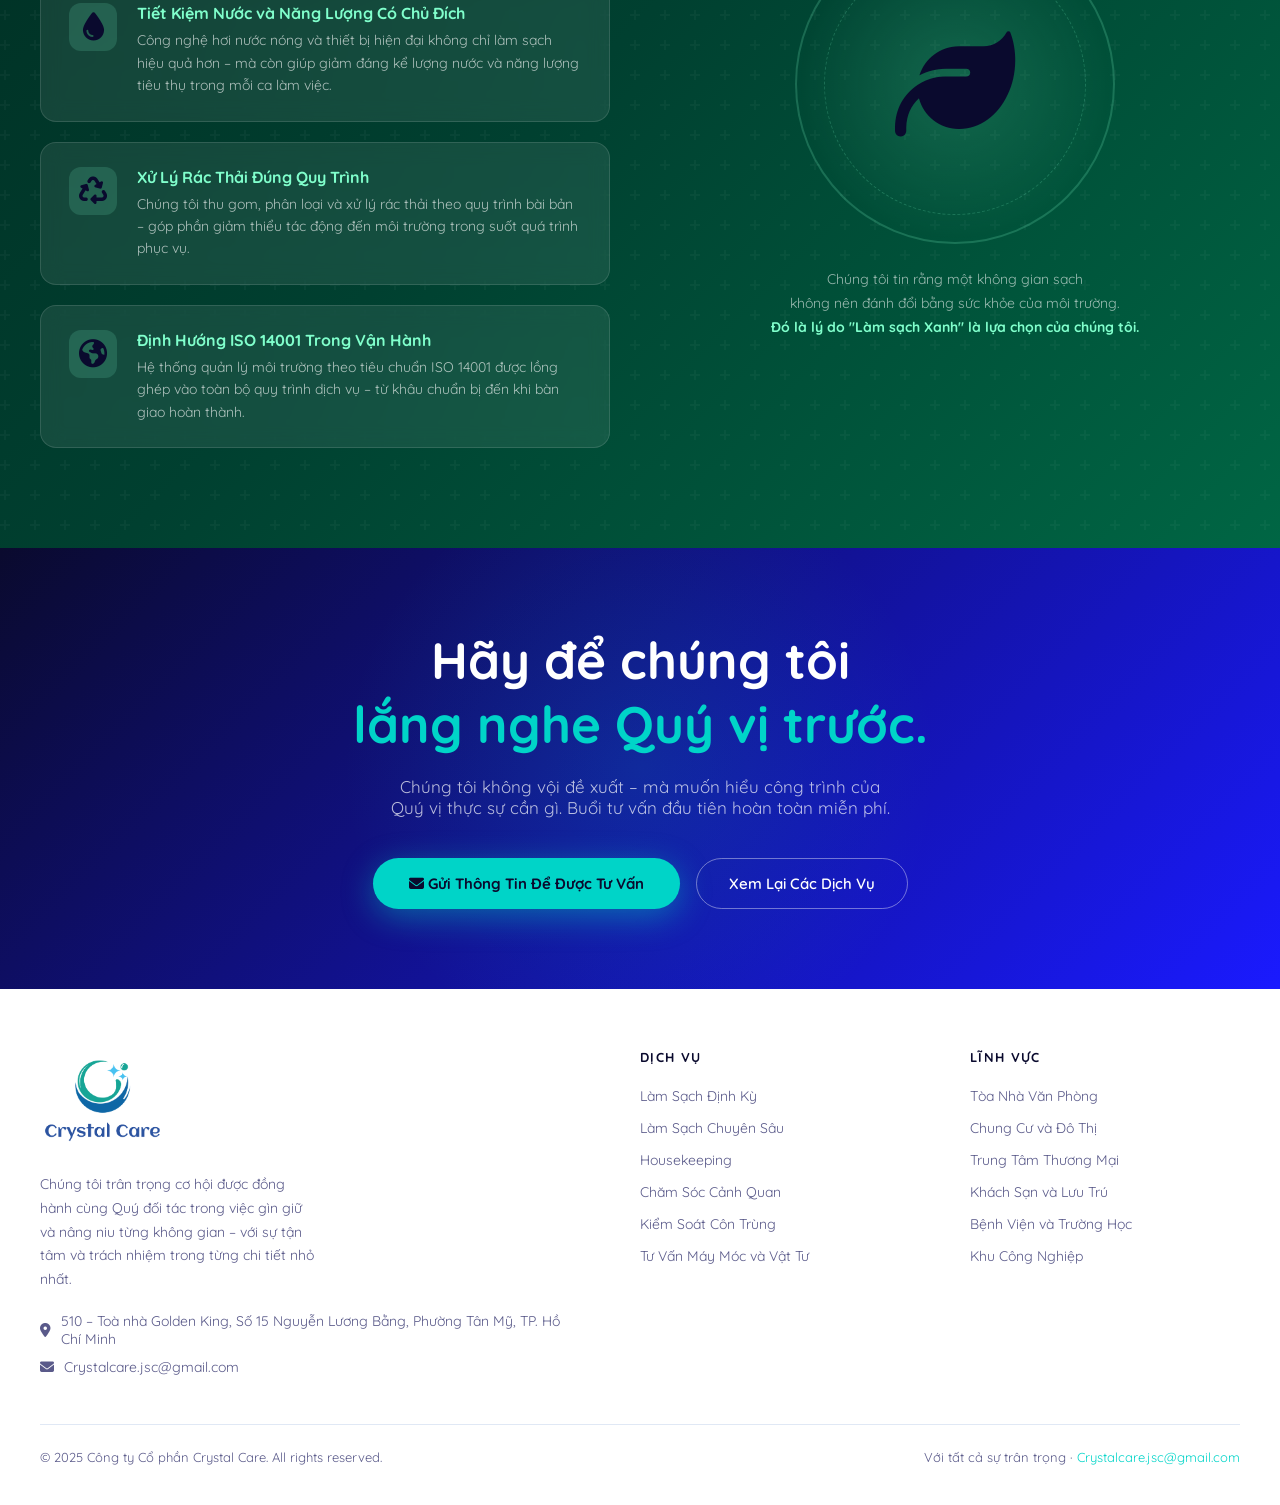
==== commit 24dc84c1: "update" ====
--- a/index.html
+++ b/index.html
@@ -7,6 +7,7 @@
   <title>Crystal Care – Chăm Sóc Không Gian, Trân Trọng Từng Chi Tiết</title>
   <link href="https://fonts.googleapis.com/css2?family=Quicksand:wght@300;400;500;600;700&display=swap"
     rel="stylesheet">
+  <link rel="stylesheet" href="https://cdnjs.cloudflare.com/ajax/libs/font-awesome/6.5.1/css/all.min.css">
   <link rel="stylesheet" href="css/style.css">
 </head>
 
@@ -80,19 +81,19 @@
   <div class="intro-strip">
     <div class="intro-inner">
       <div class="intro-item reveal">
-        <div class="icon-circle">🌿</div>
+        <div class="icon-circle"><i class="fa-solid fa-leaf"></i></div>
         <h3>Làm sạch có trách nhiệm</h3>
         <p>Sử dụng hóa chất được chứng nhận an toàn, thân thiện với môi trường, trẻ nhỏ và vật nuôi</p>
       </div>
       <div class="intro-sep"></div>
       <div class="intro-item reveal" style="transition-delay:0.1s">
-        <div class="icon-circle">📱</div>
+        <div class="icon-circle"><i class="fa-solid fa-mobile-screen-button"></i></div>
         <h3>Minh bạch trong từng bước</h3>
         <p>Quý đối tác có thể theo dõi tiến độ và chất lượng dịch vụ theo thời gian thực, mọi lúc cần</p>
       </div>
       <div class="intro-sep"></div>
       <div class="intro-item reveal" style="transition-delay:0.2s">
-        <div class="icon-circle">🎯</div>
+        <div class="icon-circle"><i class="fa-solid fa-bullseye"></i></div>
         <h3>Được thiết kế riêng cho bạn</h3>
         <p>Chúng tôi lắng nghe đặc thù của từng công trình trước khi đề xuất bất kỳ giải pháp nào</p>
       </div>
@@ -121,7 +122,7 @@
         </div>
         <div class="vmv-card light">
           <div class="vmv-card-tag">Giá Trị Cốt Lõi</div>
-          <h3>Ba chữ C là nền tảng của mọi điều chúng tôi làm</h3>
+          <h3>03 chữ C là nền tảng của mọi điều chúng tôi làm</h3>
           <div class="values-row">
             <div class="value-item">
               <div class="val-letter">C</div>
@@ -151,14 +152,14 @@
       <div class="services-header">
         <div>
           <div class="section-tag">Dịch Vụ Của Chúng Tôi</div>
-          <h2 class="section-title">Chúng tôi có thể<br><span>đồng hành như thế nào?</span></h2>
+          <h2 class="section-title">Chúng tôi<br><span>đồng hành như thế nào?</span></h2>
         </div>
         <p class="section-sub">Mỗi công trình có đặc thù riêng – và chúng tôi trân trọng điều đó. Các giải pháp được
           thiết kế sau khi lắng nghe kỹ nhu cầu thực tế, không phải áp theo một khuôn mẫu định sẵn.</p>
       </div>
       <div class="services-grid reveal">
         <div class="svc-card featured">
-          <div class="svc-icon">🧹</div>
+          <div class="svc-icon"><i class="fa-solid fa-broom"></i></div>
           <h3>Dịch Vụ Làm Sạch</h3>
           <p>Được duy trì theo quy trình chuẩn hóa bởi đội ngũ được huấn luyện kỹ càng, để không gian của Quý vị luôn
             trong trạng thái tốt nhất.</p>
@@ -171,7 +172,7 @@
           </ul>
         </div>
         <div class="svc-card">
-          <div class="svc-icon">🌿</div>
+          <div class="svc-icon"><i class="fa-solid fa-seedling"></i></div>
           <h3>Chăm Sóc Cảnh Quan</h3>
           <p>Một khoảng xanh được chăm sóc đúng cách không chỉ đẹp mắt – nó góp phần tạo nên cảm giác an yên cho mỗi
             người hiện diện trong đó.</p>
@@ -184,7 +185,7 @@
           </ul>
         </div>
         <div class="svc-card">
-          <div class="svc-icon">🛡️</div>
+          <div class="svc-icon"><i class="fa-solid fa-shield-halved"></i></div>
           <h3>Kiểm Soát Côn Trùng</h3>
           <p>Mục tiêu của chúng tôi không chỉ là xử lý – mà là ngăn ngừa để Quý đối tác không phải lo lắng về vấn đề này
             thêm lần nào nữa.</p>
@@ -200,7 +201,7 @@
       <div class="svc-card reveal"
         style="background:rgba(255,255,255,0.06);border:1px solid rgba(255,255,255,0.12);border-radius:20px;padding:32px 28px;backdrop-filter:blur(16px)">
         <div style="display:flex;align-items:center;gap:20px;flex-wrap:wrap;">
-          <div class="svc-icon" style="flex-shrink:0">🏭</div>
+          <div class="svc-icon" style="flex-shrink:0"><i class="fa-solid fa-industry"></i></div>
           <div style="flex:1">
             <h3 style="color:white;font-size:18px;font-weight:700;margin-bottom:8px">Tư Vấn & Cung Cấp Máy Móc, Vật Tư
               Làm Sạch</h3>
@@ -402,7 +403,7 @@
       <div class="green-grid">
         <div class="green-cards">
           <div class="green-card reveal">
-            <div class="g-icon">🌱</div>
+            <div class="g-icon"><i class="fa-solid fa-seedling"></i></div>
             <div>
               <h4>Hóa Chất Được Chứng Nhận An Toàn</h4>
               <p>Chúng tôi chỉ sử dụng những hóa chất đã qua kiểm định – an toàn với môi trường, với trẻ nhỏ, vật nuôi
@@ -410,7 +411,7 @@
             </div>
           </div>
           <div class="green-card reveal" style="transition-delay:0.1s">
-            <div class="g-icon">💧</div>
+            <div class="g-icon"><i class="fa-solid fa-droplet"></i></div>
             <div>
               <h4>Tiết Kiệm Nước và Năng Lượng Có Chủ Đích</h4>
               <p>Công nghệ hơi nước nóng và thiết bị hiện đại không chỉ làm sạch hiệu quả hơn – mà còn giúp giảm đáng kể
@@ -418,7 +419,7 @@
             </div>
           </div>
           <div class="green-card reveal" style="transition-delay:0.2s">
-            <div class="g-icon">♻️</div>
+            <div class="g-icon"><i class="fa-solid fa-recycle"></i></div>
             <div>
               <h4>Xử Lý Rác Thải Đúng Quy Trình</h4>
               <p>Chúng tôi thu gom, phân loại và xử lý rác thải theo quy trình bài bản – góp phần giảm thiểu tác động
@@ -426,7 +427,7 @@
             </div>
           </div>
           <div class="green-card reveal" style="transition-delay:0.3s">
-            <div class="g-icon">🌍</div>
+            <div class="g-icon"><i class="fa-solid fa-earth-americas"></i></div>
             <div>
               <h4>Định Hướng ISO 14001 Trong Vận Hành</h4>
               <p>Hệ thống quản lý môi trường theo tiêu chuẩn ISO 14001 được lồng ghép vào toàn bộ quy trình dịch vụ – từ
@@ -435,7 +436,7 @@
           </div>
         </div>
         <div class="green-visual reveal" style="transition-delay:0.2s">
-          <div class="leaf-circle">🌿</div>
+          <div class="leaf-circle"><i class="fa-solid fa-leaf"></i></div>
           <p style="color:rgba(255,255,255,0.6);font-size:14px;margin-top:24px;text-align:center;line-height:1.7">Chúng
             tôi tin rằng một không gian sạch<br>không nên đánh đổi bằng sức khỏe của môi trường.<br><strong
               style="color:#80ffcc">Đó là lý do "Làm sạch Xanh" là lựa chọn của chúng tôi.</strong></p>
@@ -450,7 +451,7 @@
     <p>Chúng tôi không vội đề xuất – mà muốn hiểu công trình của Quý vị thực sự cần gì. Buổi tư vấn đầu tiên hoàn toàn
       miễn phí.</p>
     <div class="cta-buttons">
-      <a href="mailto:Crystalcare.jsc@gmail.com" class="btn-primary">✉ Gửi Thông Tin Để Được Tư Vấn</a>
+      <a href="mailto:Crystalcare.jsc@gmail.com" class="btn-primary"><i class="fa-solid fa-envelope"></i> Gửi Thông Tin Để Được Tư Vấn</a>
       <a href="#services" class="btn-outline">Xem Lại Các Dịch Vụ</a>
     </div>
   </div>
@@ -460,12 +461,12 @@
     <div class="footer-inner">
       <div class="footer-brand">
         <img src="images/logo-color.png" alt="Crystal Care Logo"
-          style="height: 120px; width: auto; margin-bottom: 20px;">
+          style="height: 100px; width: auto; margin-bottom: 20px;">
         <p>Chúng tôi trân trọng cơ hội được đồng hành cùng Quý đối tác trong việc gìn giữ và nâng niu từng không gian –
           với sự tận tâm và trách nhiệm trong từng chi tiết nhỏ nhất.</p>
         <div class="footer-contact">
-          <a href="#">📍 510 – Toà nhà Golden King, Số 15 Nguyễn Lương Bằng, Phường Tân Mỹ, TP. Hồ Chí Minh</a>
-          <a href="mailto:Crystalcare.jsc@gmail.com">✉ Crystalcare.jsc@gmail.com</a>
+          <a href="#"><i class="fa-solid fa-location-dot"></i> 510 – Toà nhà Golden King, Số 15 Nguyễn Lương Bằng, Phường Tân Mỹ, TP. Hồ Chí Minh</a>
+          <a href="mailto:Crystalcare.jsc@gmail.com"><i class="fa-solid fa-envelope"></i> Crystalcare.jsc@gmail.com</a>
         </div>
       </div>
       <div class="footer-links">
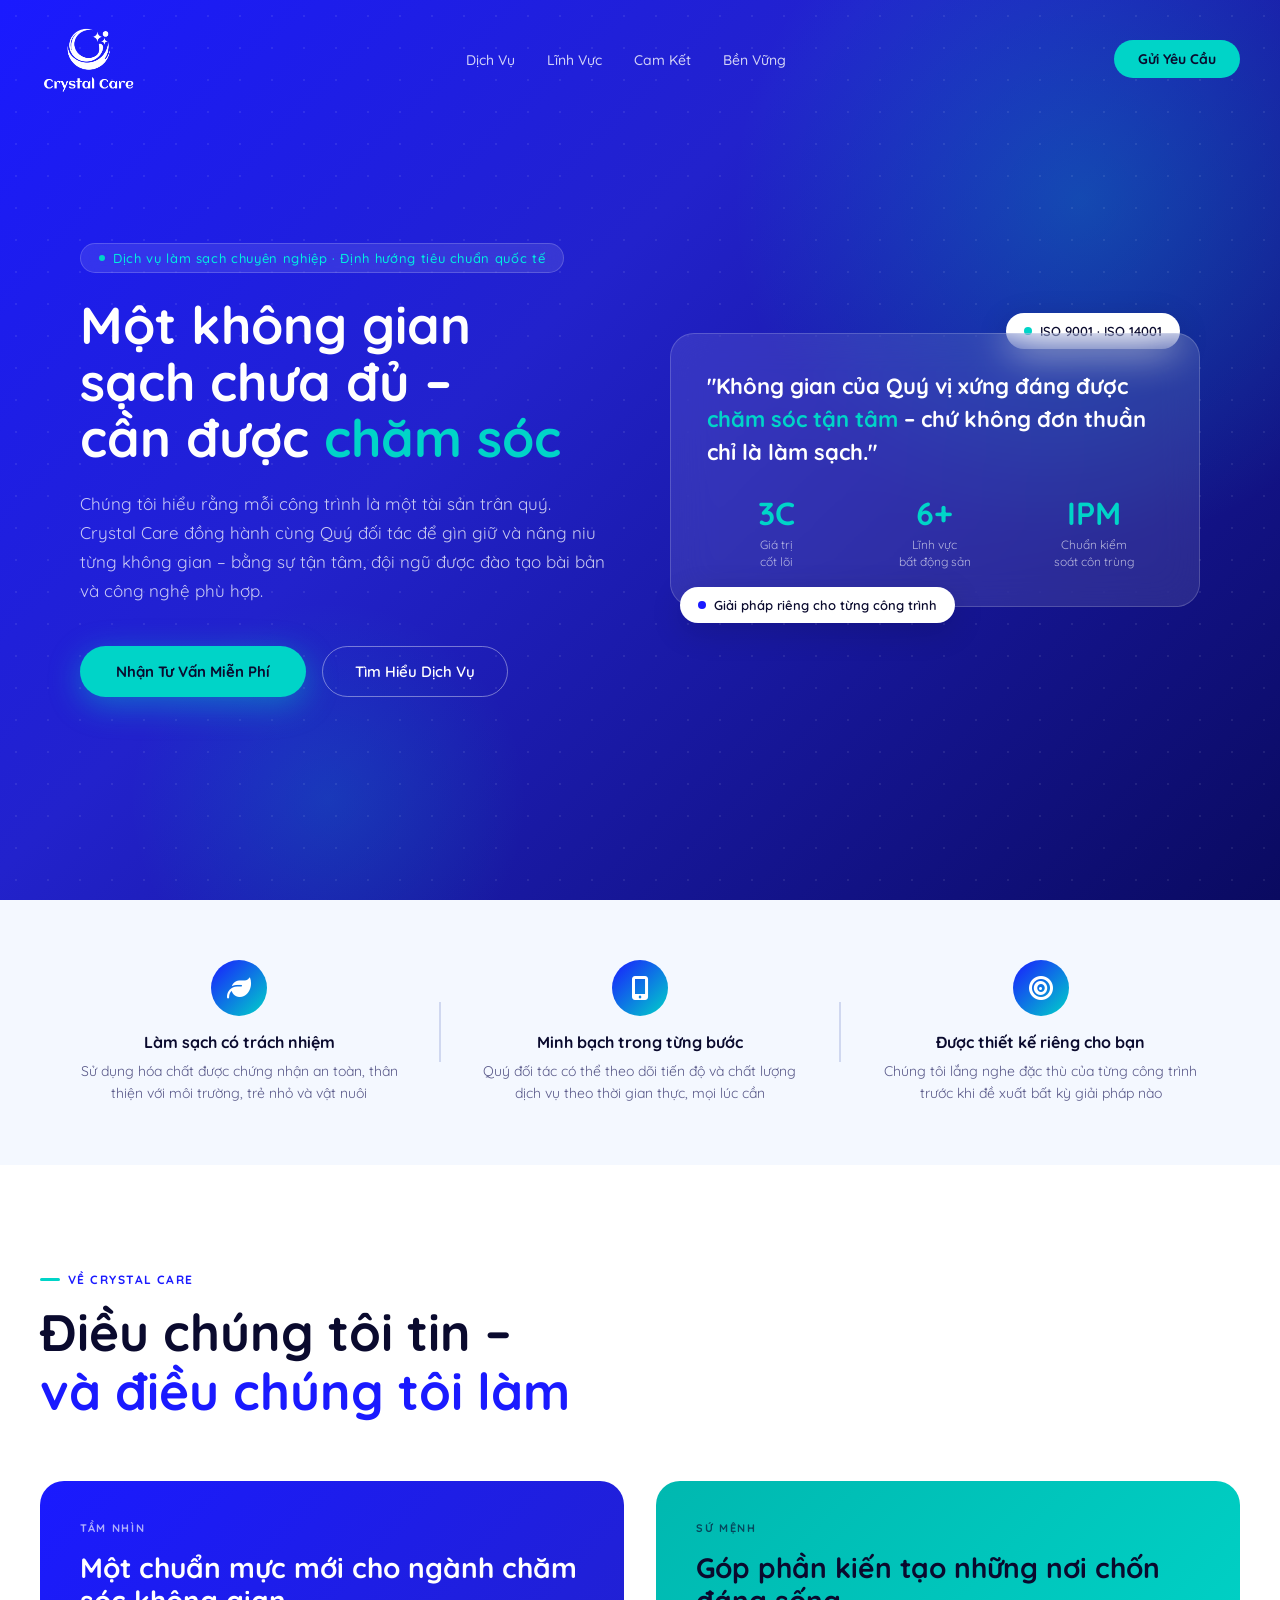
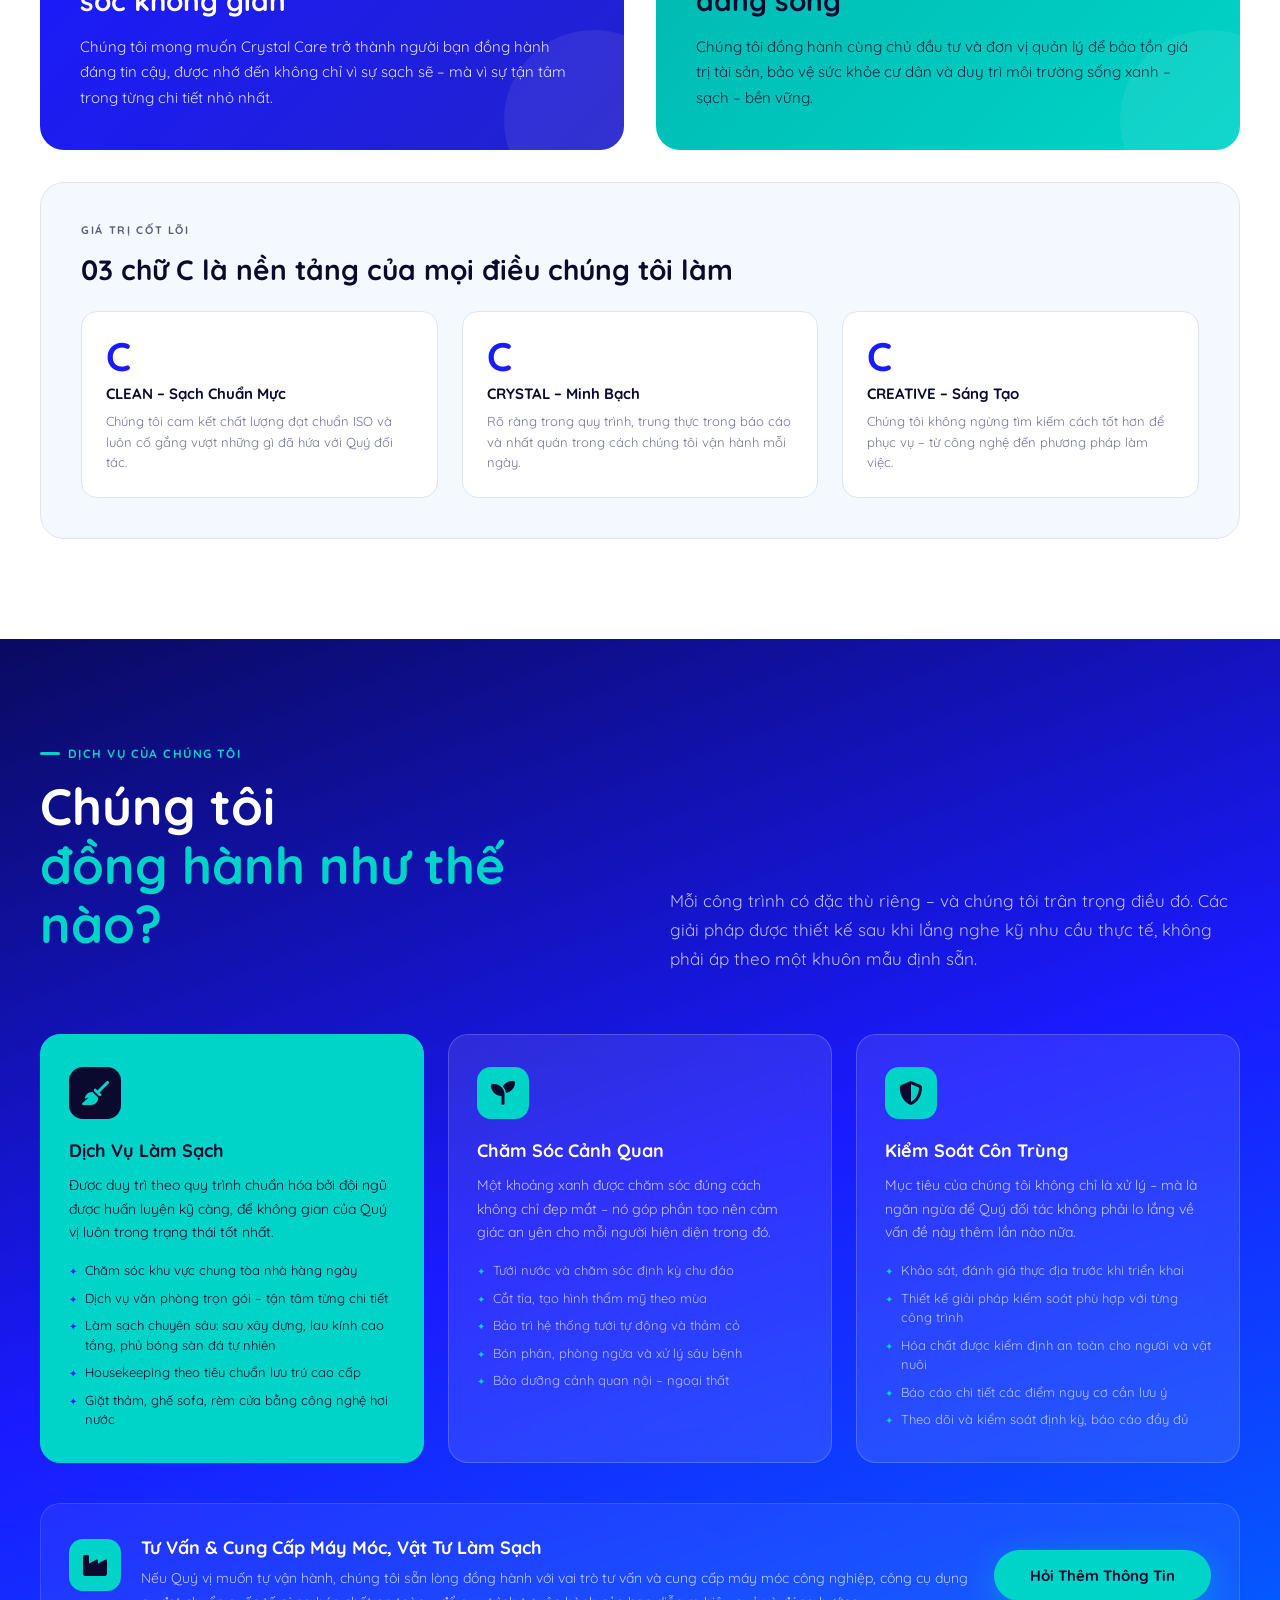
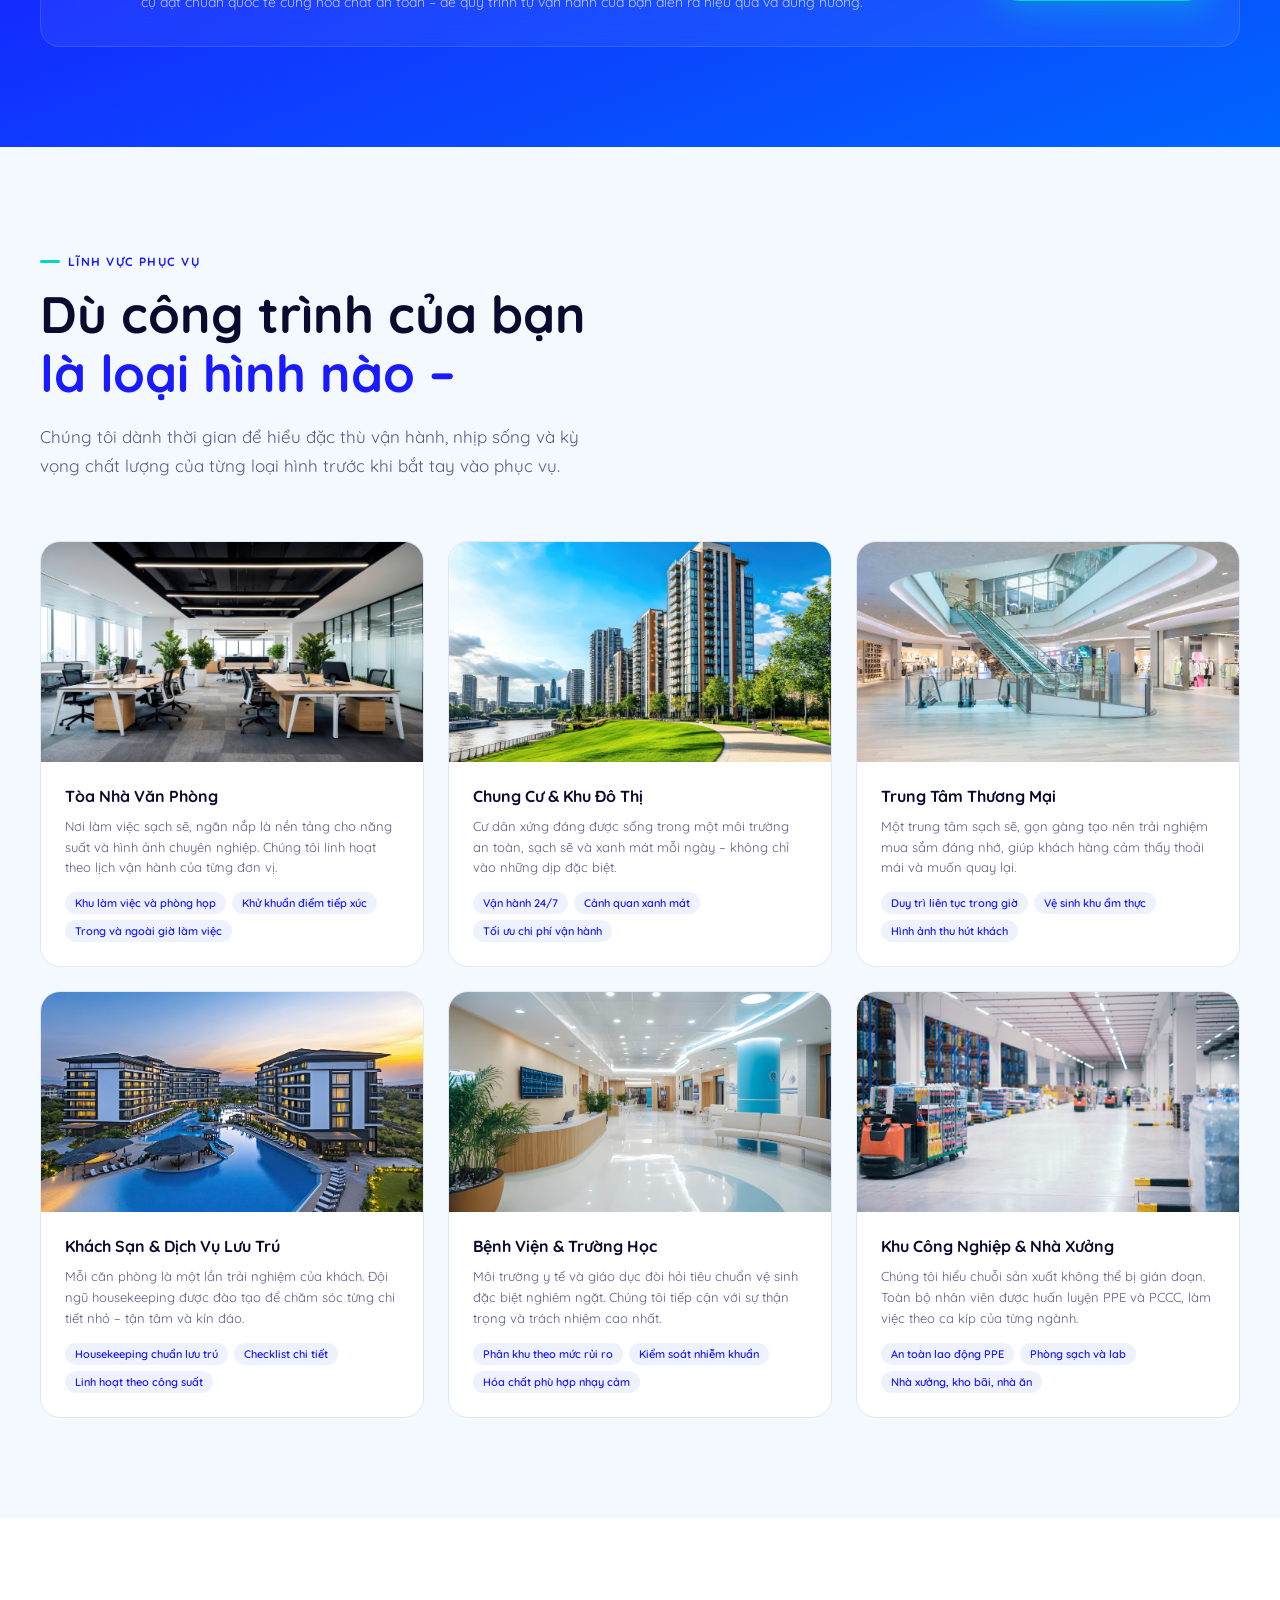
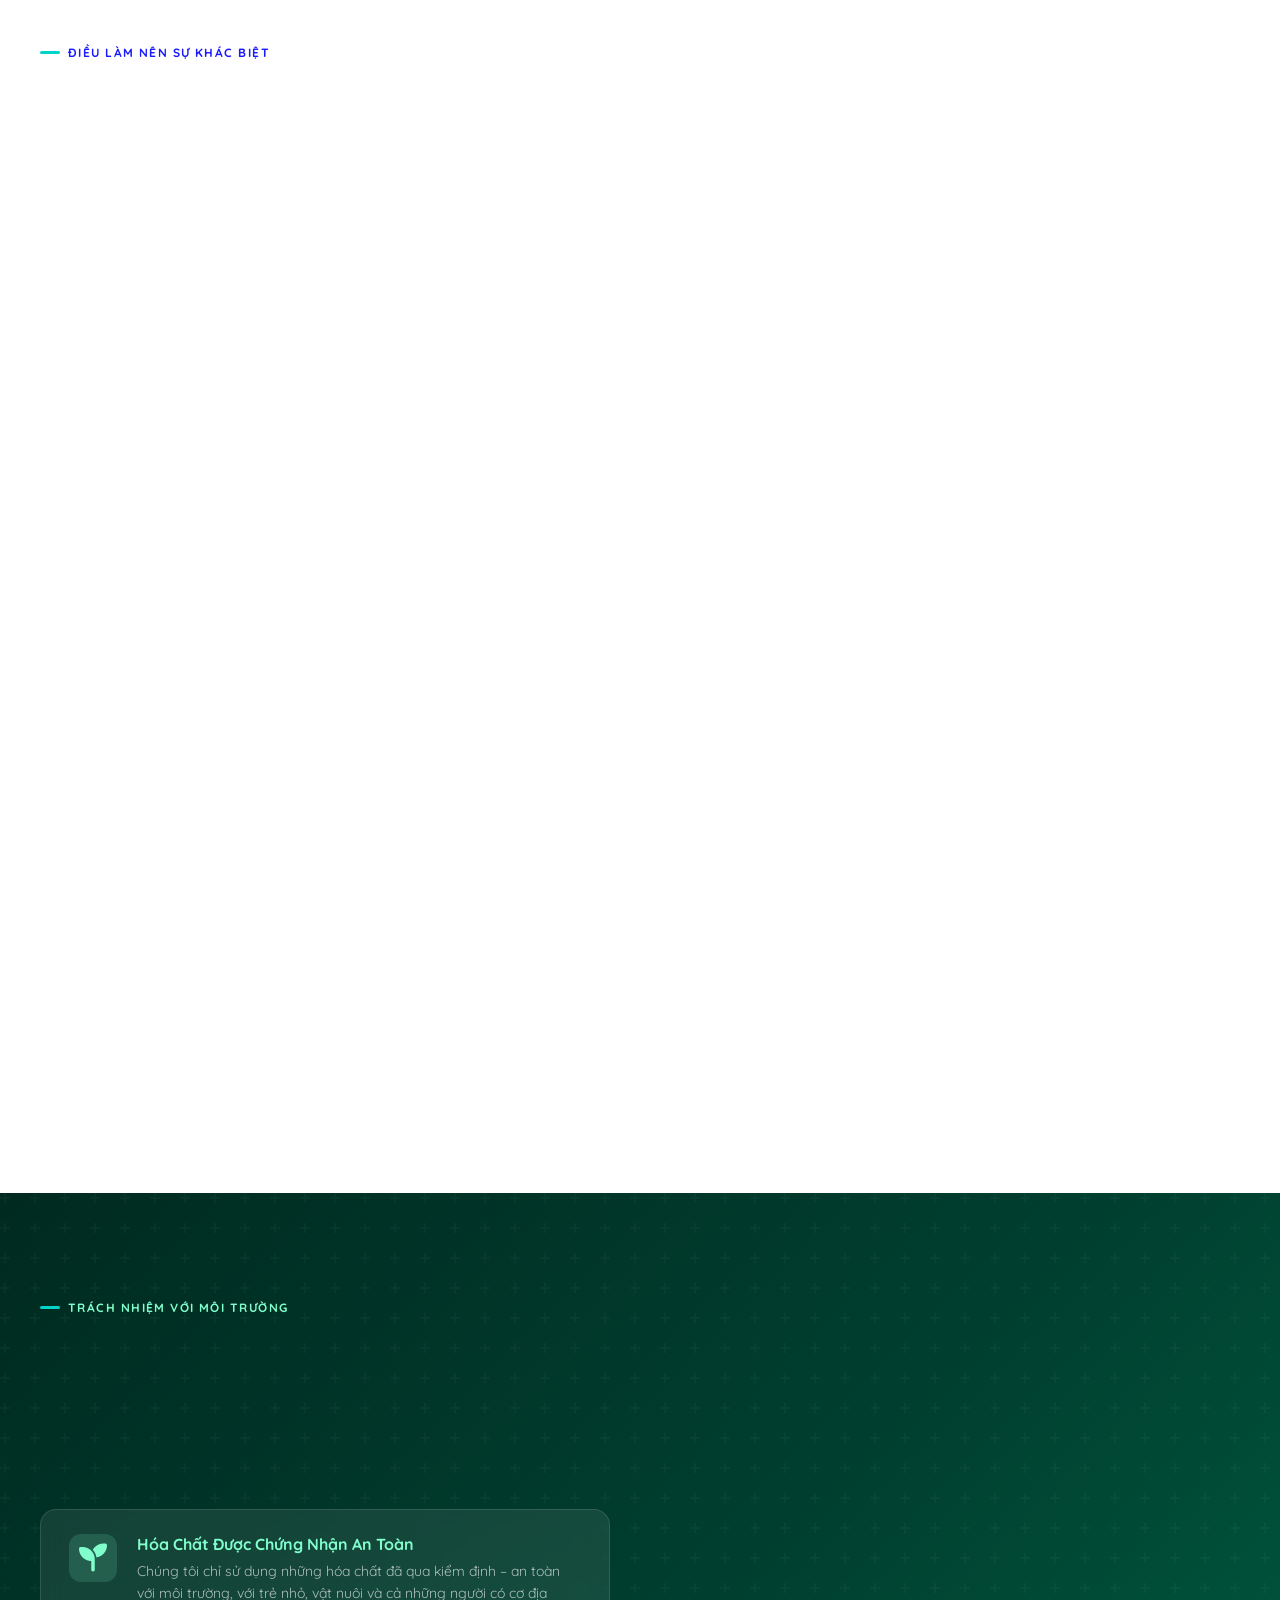
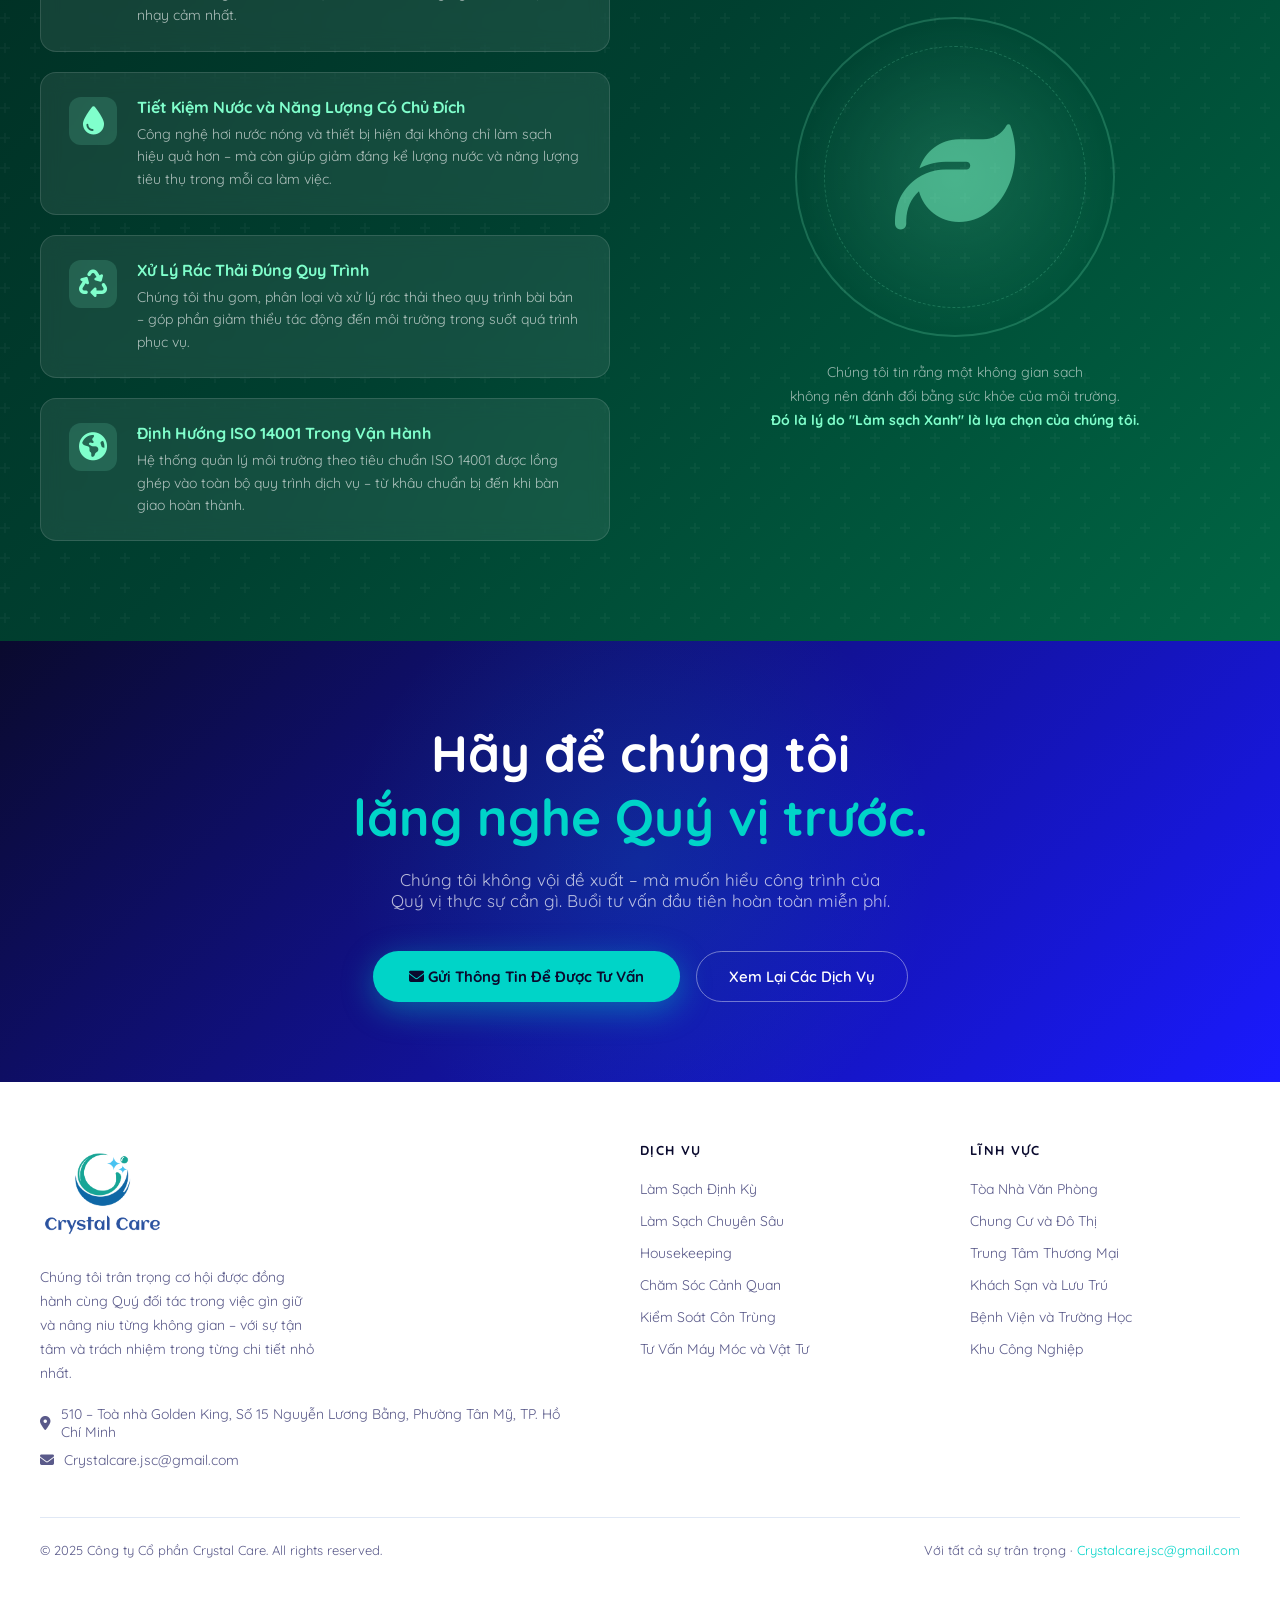
==== commit d7641a5d: "update" ====
--- a/index.html
+++ b/index.html
@@ -328,43 +328,43 @@
     <div class="container">
       <div class="section-tag">Điều Làm Nên Sự Khác Biệt</div>
       <h2 class="section-title reveal">Những điều chúng tôi<br><span>trân trọng khi phục vụ Quý vị</span></h2>
+      <div class="diff-list">
+        <div class="diff-item reveal">
+          <div class="diff-num">01</div>
+          <div>
+            <h4>Lắng Nghe Trước Khi Đề Xuất</h4>
+            <p>Chúng tôi không có một giải pháp chung cho tất cả. Mỗi công trình là một câu chuyện riêng – và chúng
+              tôi dành thời gian để thực sự hiểu đặc thù vận hành, nhu cầu và kỳ vọng của Quý đối tác trước khi đặt
+              bút.</p>
+          </div>
+        </div>
+        <div class="diff-item reveal" style="transition-delay:0.1s">
+          <div class="diff-num">02</div>
+          <div>
+            <h4>Vận Hành Có Hệ Thống, Kiểm Soát Nhiều Lớp</h4>
+            <p>Quy trình SOP rõ ràng, checklist chi tiết và audit định kỳ giúp chúng tôi duy trì chất lượng ổn định –
+              ngay cả khi không có ai quan sát. Đó là văn hóa trách nhiệm mà chúng tôi gìn giữ mỗi ngày.</p>
+          </div>
+        </div>
+        <div class="diff-item reveal" style="transition-delay:0.2s">
+          <div class="diff-num">03</div>
+          <div>
+            <h4>Quý Vị Luôn Có Thể Theo Dõi</h4>
+            <p>Chúng tôi ứng dụng phần mềm giám sát thời gian thực để Quý đối tác có thể nắm bắt tiến độ và chất lượng
+              dịch vụ bất cứ lúc nào – không cần phải chờ đến báo cáo định kỳ.</p>
+          </div>
+        </div>
+        <div class="diff-item reveal" style="transition-delay:0.3s">
+          <div class="diff-num">04</div>
+          <div>
+            <h4>Con Người Là Trung Tâm Của Mọi Dịch Vụ</h4>
+            <p>Đội ngũ của chúng tôi được đào tạo không chỉ về kỹ thuật làm sạch, mà còn về thái độ phục vụ, kỹ năng
+              giao tiếp và chuẩn mực đạo đức nghề nghiệp – vì họ chính là bộ mặt của Crystal Care tại mỗi công trình.
+            </p>
+          </div>
+        </div>
+      </div>
       <div class="diff-grid">
-        <div class="diff-list">
-          <div class="diff-item reveal">
-            <div class="diff-num">01</div>
-            <div>
-              <h4>Lắng Nghe Trước Khi Đề Xuất</h4>
-              <p>Chúng tôi không có một giải pháp chung cho tất cả. Mỗi công trình là một câu chuyện riêng – và chúng
-                tôi dành thời gian để thực sự hiểu đặc thù vận hành, nhu cầu và kỳ vọng của Quý đối tác trước khi đặt
-                bút.</p>
-            </div>
-          </div>
-          <div class="diff-item reveal" style="transition-delay:0.1s">
-            <div class="diff-num">02</div>
-            <div>
-              <h4>Vận Hành Có Hệ Thống, Kiểm Soát Nhiều Lớp</h4>
-              <p>Quy trình SOP rõ ràng, checklist chi tiết và audit định kỳ giúp chúng tôi duy trì chất lượng ổn định –
-                ngay cả khi không có ai quan sát. Đó là văn hóa trách nhiệm mà chúng tôi gìn giữ mỗi ngày.</p>
-            </div>
-          </div>
-          <div class="diff-item reveal" style="transition-delay:0.2s">
-            <div class="diff-num">03</div>
-            <div>
-              <h4>Quý Vị Luôn Có Thể Theo Dõi</h4>
-              <p>Chúng tôi ứng dụng phần mềm giám sát thời gian thực để Quý đối tác có thể nắm bắt tiến độ và chất lượng
-                dịch vụ bất cứ lúc nào – không cần phải chờ đến báo cáo định kỳ.</p>
-            </div>
-          </div>
-          <div class="diff-item reveal" style="transition-delay:0.3s">
-            <div class="diff-num">04</div>
-            <div>
-              <h4>Con Người Là Trung Tâm Của Mọi Dịch Vụ</h4>
-              <p>Đội ngũ của chúng tôi được đào tạo không chỉ về kỹ thuật làm sạch, mà còn về thái độ phục vụ, kỹ năng
-                giao tiếp và chuẩn mực đạo đức nghề nghiệp – vì họ chính là bộ mặt của Crystal Care tại mỗi công trình.
-              </p>
-            </div>
-          </div>
-        </div>
         <div class="diff-visual reveal" style="transition-delay:0.2s">
           <div class="diff-big-card">
             <h3>Định Hướng Theo Tiêu Chuẩn Quốc Tế</h3>
@@ -372,23 +372,23 @@
               <div class="iso-badge">
                 <div class="iso-num">ISO</div>
                 <span>9001</span>
-                <span style="font-size:11px;color:rgba(255,255,255,0.5);margin-top:4px">Quản lý chất lượng</span>
+                <span class="iso-detail">Quản lý chất lượng</span>
               </div>
               <div class="iso-badge">
                 <div class="iso-num">ISO</div>
                 <span>14001</span>
-                <span style="font-size:11px;color:rgba(255,255,255,0.5);margin-top:4px">Quản lý môi trường</span>
+                <span class="iso-detail">Quản lý môi trường</span>
               </div>
               <div class="iso-badge">
                 <div class="iso-num">IPM</div>
                 <span>Standard</span>
-                <span style="font-size:11px;color:rgba(255,255,255,0.5);margin-top:4px">Kiểm soát côn trùng</span>
+                <span class="iso-detail">Kiểm soát côn trùng</span>
               </div>
             </div>
-            <p style="color:rgba(255,255,255,0.65);font-size:14px;margin-top:24px;line-height:1.7;position:relative">
+            <p class="diff-footer-text">
               Chúng tôi lấy các tiêu chuẩn quốc tế làm nền tảng – và coi đó là điểm khởi đầu, không phải đích đến. Mỗi
-              ngày tại mỗi công trình, chúng tôi cố gắng <strong style="color:var(--teal)">làm tốt hơn những gì đã
-                hứa.</strong></p>
+              ngày tại mỗi công trình, chúng tôi cố gắng <b>làm tốt hơn những gì đã hứa.</b>
+            </p>
           </div>
         </div>
       </div>
@@ -451,7 +451,8 @@
     <p>Chúng tôi không vội đề xuất – mà muốn hiểu công trình của Quý vị thực sự cần gì. Buổi tư vấn đầu tiên hoàn toàn
       miễn phí.</p>
     <div class="cta-buttons">
-      <a href="mailto:Crystalcare.jsc@gmail.com" class="btn-primary"><i class="fa-solid fa-envelope"></i> Gửi Thông Tin Để Được Tư Vấn</a>
+      <a href="mailto:Crystalcare.jsc@gmail.com" class="btn-primary"><i class="fa-solid fa-envelope"></i> Gửi Thông Tin
+        Để Được Tư Vấn</a>
       <a href="#services" class="btn-outline">Xem Lại Các Dịch Vụ</a>
     </div>
   </div>
@@ -465,7 +466,8 @@
         <p>Chúng tôi trân trọng cơ hội được đồng hành cùng Quý đối tác trong việc gìn giữ và nâng niu từng không gian –
           với sự tận tâm và trách nhiệm trong từng chi tiết nhỏ nhất.</p>
         <div class="footer-contact">
-          <a href="#"><i class="fa-solid fa-location-dot"></i> 510 – Toà nhà Golden King, Số 15 Nguyễn Lương Bằng, Phường Tân Mỹ, TP. Hồ Chí Minh</a>
+          <a href="#"><i class="fa-solid fa-location-dot"></i> 510 – Toà nhà Golden King, Số 15 Nguyễn Lương Bằng,
+            Phường Tân Mỹ, TP. Hồ Chí Minh</a>
           <a href="mailto:Crystalcare.jsc@gmail.com"><i class="fa-solid fa-envelope"></i> Crystalcare.jsc@gmail.com</a>
         </div>
       </div>
--- a/css/style.css
+++ b/css/style.css
@@ -1,964 +1,1374 @@
 :root {
-    --blue-deep: #1a1aff;
-    --blue-royal: #3030d8;
-    --blue-mid: #4040e8;
-    --teal: #00d4c8;
-    --teal-light: #00f0e0;
-    --teal-soft: #20e8d8;
-    --white: #ffffff;
-    --off-white: #f4f8ff;
-    --text-dark: #0a0a2e;
-    --text-muted: #5a5a8a;
-    --glass: rgba(255,255,255,0.10);
-    --glass-border: rgba(255,255,255,0.18);
-  }
-
-  * { margin: 0; padding: 0; box-sizing: border-box; }
-
-  html { scroll-behavior: smooth; }
-
-  body {
-    font-family: 'Quicksand', sans-serif;
-    color: var(--text-dark);
-    background: var(--white);
-    overflow-x: hidden;
-  }
-
-  /* ── HERO ── */
-  .hero {
-    min-height: 100vh;
-    background: linear-gradient(135deg, #1a1aff 0%, #2222cc 40%, #0a0a60 100%);
-    position: relative;
-    overflow: hidden;
-    display: flex;
-    align-items: center;
-  }
-
-  .hero::before {
-    content: '';
-    position: absolute;
-    width: 700px; height: 700px;
-    background: radial-gradient(circle, rgba(0,212,200,0.25) 0%, transparent 70%);
-    top: -150px; right: -150px;
-    border-radius: 50%;
-    animation: pulse 6s ease-in-out infinite alternate;
-  }
-
-  .hero::after {
-    content: '';
-    position: absolute;
-    width: 400px; height: 400px;
-    background: radial-gradient(circle, rgba(0,212,200,0.15) 0%, transparent 70%);
-    bottom: -100px; left: 10%;
-    border-radius: 50%;
-    animation: pulse 8s ease-in-out infinite alternate-reverse;
-  }
-
-  @keyframes pulse {
-    from { transform: scale(1); opacity: 0.8; }
-    to   { transform: scale(1.15); opacity: 1; }
-  }
-
-  .hero-dots {
-    position: absolute;
-    inset: 0;
-    background-image: radial-gradient(rgba(255,255,255,0.08) 1px, transparent 1px);
-    background-size: 32px 32px;
-  }
-
+  --blue-deep: #1a1aff;
+  --blue-royal: #3030d8;
+  --blue-mid: #4040e8;
+  --teal: #00d4c8;
+  --teal-light: #00f0e0;
+  --teal-soft: #20e8d8;
+  --white: #ffffff;
+  --off-white: #f4f8ff;
+  --text-dark: #0a0a2e;
+  --text-muted: #5a5a8a;
+  --glass: rgba(255, 255, 255, 0.10);
+  --glass-border: rgba(255, 255, 255, 0.18);
+}
+
+* {
+  margin: 0;
+  padding: 0;
+  box-sizing: border-box;
+}
+
+html {
+  scroll-behavior: smooth;
+}
+
+body {
+  font-family: 'Quicksand', sans-serif;
+  color: var(--text-dark);
+  background: var(--white);
+  overflow-x: hidden;
+}
+
+/* ── HERO ── */
+.hero {
+  min-height: 100vh;
+  background: linear-gradient(135deg, #1a1aff 0%, #2222cc 40%, #0a0a60 100%);
+  position: relative;
+  overflow: hidden;
+  display: flex;
+  align-items: center;
+}
+
+.hero::before {
+  content: '';
+  position: absolute;
+  width: 700px;
+  height: 700px;
+  background: radial-gradient(circle, rgba(0, 212, 200, 0.25) 0%, transparent 70%);
+  top: -150px;
+  right: -150px;
+  border-radius: 50%;
+  animation: pulse 6s ease-in-out infinite alternate;
+}
+
+.hero::after {
+  content: '';
+  position: absolute;
+  width: 400px;
+  height: 400px;
+  background: radial-gradient(circle, rgba(0, 212, 200, 0.15) 0%, transparent 70%);
+  bottom: -100px;
+  left: 10%;
+  border-radius: 50%;
+  animation: pulse 8s ease-in-out infinite alternate-reverse;
+}
+
+@keyframes pulse {
+  from {
+    transform: scale(1);
+    opacity: 0.8;
+  }
+
+  to {
+    transform: scale(1.15);
+    opacity: 1;
+  }
+}
+
+.hero-dots {
+  position: absolute;
+  inset: 0;
+  background-image: radial-gradient(rgba(255, 255, 255, 0.08) 1px, transparent 1px);
+  background-size: 32px 32px;
+}
+
+.hero-inner {
+  max-width: 1200px;
+  margin: 0 auto;
+  padding: 100px 40px 60px;
+  display: grid;
+  grid-template-columns: 1fr 1fr;
+  gap: 60px;
+  align-items: center;
+  position: relative;
+  z-index: 2;
+}
+
+.hero-badge {
+  display: inline-flex;
+  align-items: center;
+  gap: 8px;
+  background: var(--glass);
+  border: 1px solid var(--glass-border);
+  border-radius: 100px;
+  padding: 6px 18px;
+  color: var(--teal-light);
+  font-size: 13px;
+  font-weight: 500;
+  letter-spacing: 0.05em;
+  margin-bottom: 24px;
+  backdrop-filter: blur(10px);
+  animation: fadeUp 0.6s ease both;
+}
+
+.hero-badge span {
+  width: 6px;
+  height: 6px;
+  background: var(--teal);
+  border-radius: 50%;
+  display: inline-block;
+  animation: blink 1.5s infinite;
+}
+
+@keyframes blink {
+
+  0%,
+  100% {
+    opacity: 1
+  }
+
+  50% {
+    opacity: 0.3
+  }
+}
+
+.hero h1 {
+  font-family: 'Quicksand', sans-serif;
+  font-size: clamp(42px, 5vw, 52px);
+  font-weight: 900;
+  color: var(--white);
+  line-height: 1.08;
+  margin-bottom: 24px;
+  animation: fadeUp 0.8s 0.1s ease both;
+}
+
+.hero h1 em {
+  font-style: normal;
+  color: var(--teal);
+  position: relative;
+}
+
+.hero-sub {
+  font-size: 17px;
+  color: rgba(255, 255, 255, 0.75);
+  line-height: 1.7;
+  margin-bottom: 40px;
+  animation: fadeUp 0.8s 0.2s ease both;
+}
+
+.hero-cta {
+  display: flex;
+  gap: 16px;
+  flex-wrap: wrap;
+  animation: fadeUp 0.8s 0.3s ease both;
+}
+
+.btn-primary {
+  background: var(--teal);
+  color: var(--text-dark);
+  font-weight: 700;
+  font-size: 15px;
+  padding: 16px 36px;
+  border-radius: 100px;
+  border: none;
+  cursor: pointer;
+  text-decoration: none;
+  display: inline-block;
+  transition: transform 0.2s, box-shadow 0.2s;
+  box-shadow: 0 8px 32px rgba(0, 212, 200, 0.4);
+}
+
+.btn-primary:hover {
+  transform: translateY(-3px);
+  box-shadow: 0 16px 48px rgba(0, 212, 200, 0.55);
+}
+
+.btn-outline {
+  background: transparent;
+  color: var(--white);
+  font-weight: 600;
+  font-size: 15px;
+  padding: 15px 32px;
+  border-radius: 100px;
+  border: 1.5px solid rgba(255, 255, 255, 0.4);
+  cursor: pointer;
+  text-decoration: none;
+  display: inline-block;
+  transition: all 0.2s;
+}
+
+.btn-outline:hover {
+  border-color: var(--teal);
+  color: var(--teal);
+}
+
+/* Hero visual side */
+.hero-visual {
+  position: relative;
+  animation: fadeUp 1s 0.4s ease both;
+}
+
+.hero-card-main {
+  background: var(--glass);
+  border: 1px solid var(--glass-border);
+  border-radius: 24px;
+  padding: 36px;
+  backdrop-filter: blur(20px);
+  color: var(--white);
+}
+
+.hero-card-main .big-quote {
+  font-family: 'Quicksand', sans-serif;
+  font-size: 22px;
+  font-weight: 700;
+  line-height: 1.5;
+  color: var(--white);
+  margin-bottom: 20px;
+}
+
+.hero-card-main .big-quote span {
+  color: var(--teal);
+}
+
+.stats-row {
+  display: grid;
+  grid-template-columns: repeat(3, 1fr);
+  gap: 20px;
+  margin-top: 24px;
+}
+
+.stat-item {
+  text-align: center;
+}
+
+.stat-num {
+  font-family: 'Quicksand', sans-serif;
+  font-size: 32px;
+  font-weight: 900;
+  color: var(--teal);
+}
+
+.stat-label {
+  font-size: 12px;
+  color: rgba(255, 255, 255, 0.65);
+  margin-top: 4px;
+  line-height: 1.4;
+}
+
+.floating-chip {
+  position: absolute;
+  background: var(--white);
+  border-radius: 100px;
+  padding: 10px 18px;
+  display: flex;
+  align-items: center;
+  gap: 8px;
+  font-size: 13px;
+  font-weight: 600;
+  color: var(--text-dark);
+  box-shadow: 0 8px 32px rgba(0, 0, 0, 0.15);
+}
+
+.floating-chip .dot {
+  width: 8px;
+  height: 8px;
+  border-radius: 50%;
+}
+
+.chip-1 {
+  top: -20px;
+  right: 20px;
+  animation: float 4s ease-in-out infinite;
+}
+
+.chip-2 {
+  bottom: -16px;
+  left: 10px;
+  animation: float 5s ease-in-out infinite reverse;
+}
+
+@keyframes float {
+
+  0%,
+  100% {
+    transform: translateY(0);
+  }
+
+  50% {
+    transform: translateY(-8px);
+  }
+}
+
+@keyframes fadeUp {
+  from {
+    opacity: 0;
+    transform: translateY(30px);
+  }
+
+  to {
+    opacity: 1;
+    transform: translateY(0);
+  }
+}
+
+/* ── NAV ── */
+nav {
+  position: fixed;
+  top: 0;
+  left: 0;
+  right: 0;
+  z-index: 100;
+  padding: 20px 40px;
+  display: flex;
+  align-items: center;
+  justify-content: space-between;
+  transition: background 0.3s, backdrop-filter 0.3s;
+}
+
+nav.scrolled {
+  background: rgba(255, 255, 255, 0.98);
+  backdrop-filter: blur(20px);
+  padding: 14px 40px;
+  box-shadow: 0 4px 32px rgba(0, 0, 0, 0.1);
+}
+
+.nav-logo .logo-c {
+  display: none;
+}
+
+nav.scrolled .nav-logo .logo-w {
+  display: none;
+}
+
+nav.scrolled .nav-logo .logo-c {
+  display: block;
+}
+
+nav.scrolled .nav-links a {
+  color: var(--text-dark);
+  font-weight: 600;
+}
+
+nav.scrolled .nav-links a:hover {
+  color: var(--teal);
+}
+
+.nav-logo {
+  font-family: 'Quicksand', sans-serif;
+  font-size: 22px;
+  font-weight: 700;
+  color: var(--white);
+  text-decoration: none;
+  display: flex;
+  align-items: center;
+  gap: 10px;
+}
+
+.logo-icon {
+  width: 36px;
+  height: 36px;
+  background: var(--teal);
+  border-radius: 50%;
+  display: flex;
+  align-items: center;
+  justify-content: center;
+  font-size: 16px;
+}
+
+.nav-links {
+  display: flex;
+  gap: 32px;
+  list-style: none;
+}
+
+.nav-links a {
+  color: rgba(255, 255, 255, 0.8);
+  text-decoration: none;
+  font-size: 14px;
+  font-weight: 500;
+  transition: color 0.2s;
+}
+
+.nav-links a:hover {
+  color: var(--teal);
+}
+
+.nav-cta {
+  background: var(--teal);
+  color: var(--text-dark);
+  font-weight: 700;
+  font-size: 14px;
+  padding: 10px 24px;
+  border-radius: 100px;
+  text-decoration: none;
+  transition: transform 0.2s, box-shadow 0.2s;
+}
+
+.nav-cta:hover {
+  transform: translateY(-2px);
+  box-shadow: 0 8px 24px rgba(0, 212, 200, 0.4);
+}
+
+/* ── SECTION SHARED ── */
+section {
+  padding: 100px 40px;
+}
+
+.container {
+  max-width: 1200px;
+  margin: 0 auto;
+}
+
+.section-tag {
+  display: inline-flex;
+  align-items: center;
+  gap: 8px;
+  font-size: 12px;
+  font-weight: 700;
+  letter-spacing: 0.12em;
+  text-transform: uppercase;
+  color: var(--blue-deep);
+  margin-bottom: 16px;
+}
+
+.section-tag::before {
+  content: '';
+  width: 20px;
+  height: 3px;
+  background: var(--teal);
+  border-radius: 2px;
+}
+
+.section-title {
+  font-family: 'Quicksand', sans-serif;
+  font-size: clamp(32px, 4vw, 52px);
+  font-weight: 800;
+  line-height: 1.15;
+  color: var(--text-dark);
+  margin-bottom: 20px;
+}
+
+.section-title span {
+  color: var(--blue-deep);
+}
+
+.section-sub {
+  font-size: 17px;
+  color: var(--text-muted);
+  line-height: 1.7;
+  max-width: 560px;
+}
+
+/* ── INTRO STRIP ── */
+.intro-strip {
+  background: var(--off-white);
+  padding: 60px 40px;
+}
+
+.intro-inner {
+  max-width: 1200px;
+  margin: 0 auto;
+  display: grid;
+  grid-template-columns: 1fr 2px 1fr 2px 1fr;
+  gap: 0;
+  align-items: center;
+}
+
+
+.intro-sep {
+  background: #d0d8f0;
+  height: 60px;
+}
+
+.intro-item {
+  padding: 0 40px;
+  text-align: center;
+}
+
+.intro-item .icon-circle {
+  width: 56px;
+  height: 56px;
+  border-radius: 50%;
+  background: linear-gradient(135deg, var(--blue-deep), var(--teal));
+  color: var(--white);
+  display: flex;
+  align-items: center;
+  justify-content: center;
+  font-size: 24px;
+  margin: 0 auto 16px;
+}
+
+.intro-item h3 {
+  font-size: 16px;
+  font-weight: 700;
+  color: var(--text-dark);
+  margin-bottom: 8px;
+}
+
+.intro-item p {
+  font-size: 14px;
+  color: var(--text-muted);
+  line-height: 1.6;
+}
+
+/* ── VISION / MISSION / VALUES ── */
+.vmv {
+  background: var(--white);
+}
+
+.vmv-grid {
+  display: grid;
+  grid-template-columns: 1fr 1fr;
+  gap: 32px;
+  margin-top: 60px;
+}
+
+.vmv-card {
+  border-radius: 24px;
+  padding: 40px;
+  position: relative;
+  overflow: hidden;
+  transition: transform 0.3s;
+}
+
+.vmv-card:hover {
+  transform: translateY(-6px);
+}
+
+.vmv-card.blue {
+  background: linear-gradient(135deg, var(--blue-deep) 0%, #2222cc 100%);
+  color: var(--white);
+}
+
+.vmv-card.teal {
+  background: linear-gradient(135deg, #00b8b0 0%, var(--teal) 100%);
+  color: var(--text-dark);
+}
+
+.vmv-card.light {
+  background: var(--off-white);
+  border: 1px solid #dde4f5;
+  color: var(--text-dark);
+  grid-column: 1 / -1;
+}
+
+.vmv-card-tag {
+  font-size: 11px;
+  font-weight: 700;
+  letter-spacing: 0.15em;
+  text-transform: uppercase;
+  opacity: 0.65;
+  margin-bottom: 16px;
+}
+
+.vmv-card h3 {
+  font-family: 'Quicksand', sans-serif;
+  font-size: 28px;
+  font-weight: 800;
+  margin-bottom: 16px;
+  line-height: 1.2;
+}
+
+.vmv-card p {
+  font-size: 15px;
+  line-height: 1.7;
+  opacity: 0.85;
+}
+
+.vmv-card .deco {
+  position: absolute;
+  width: 180px;
+  height: 180px;
+  border-radius: 50%;
+  background: rgba(255, 255, 255, 0.07);
+  bottom: -60px;
+  right: -60px;
+}
+
+.values-row {
+  display: grid;
+  grid-template-columns: repeat(3, 1fr);
+  gap: 24px;
+  margin-top: 24px;
+}
+
+.value-item {
+  background: var(--white);
+  border-radius: 16px;
+  padding: 24px;
+  border: 1px solid #dde4f5;
+}
+
+.value-item .val-letter {
+  font-family: 'Quicksand', sans-serif;
+  font-size: 40px;
+  font-weight: 900;
+  color: var(--blue-deep);
+  line-height: 1;
+  margin-bottom: 8px;
+}
+
+.value-item h4 {
+  font-size: 15px;
+  font-weight: 700;
+  margin-bottom: 8px;
+}
+
+.value-item p {
+  font-size: 13px;
+  color: var(--text-muted);
+  line-height: 1.6;
+}
+
+/* ── SERVICES ── */
+.services {
+  background: linear-gradient(160deg, #0a0a60 0%, #1a1aff 50%, #0066ff 100%);
+}
+
+.services .section-tag {
+  color: var(--teal);
+}
+
+.services .section-title {
+  color: var(--white);
+}
+
+.services .section-title span {
+  color: var(--teal);
+}
+
+.services .section-sub {
+  color: rgba(255, 255, 255, 0.7);
+}
+
+.services-header {
+  display: grid;
+  grid-template-columns: 1fr 1fr;
+  gap: 60px;
+  align-items: end;
+  margin-bottom: 60px;
+}
+
+.services-grid {
+  display: grid;
+  grid-template-columns: repeat(3, 1fr);
+  gap: 24px;
+  margin-bottom: 40px;
+}
+
+.svc-card {
+  background: var(--glass);
+  border: 1px solid var(--glass-border);
+  border-radius: 20px;
+  padding: 32px 28px;
+  backdrop-filter: blur(16px);
+  transition: background 0.3s, transform 0.3s, border-color 0.3s;
+  cursor: default;
+}
+
+.svc-card:hover {
+  background: rgba(255, 255, 255, 0.15);
+  border-color: var(--teal);
+  transform: translateY(-4px);
+}
+
+.svc-card .svc-icon {
+  width: 52px;
+  height: 52px;
+  background: var(--teal);
+  color: var(--text-dark);
+  border-radius: 14px;
+  display: flex;
+  align-items: center;
+  justify-content: center;
+  font-size: 24px;
+  margin-bottom: 20px;
+}
+
+.svc-card h3 {
+  font-size: 18px;
+  font-weight: 700;
+  color: var(--white);
+  margin-bottom: 12px;
+}
+
+.svc-card p {
+  font-size: 14px;
+  color: rgba(255, 255, 255, 0.7);
+  line-height: 1.7;
+}
+
+.svc-card ul {
+  margin-top: 16px;
+  padding-left: 0;
+  list-style: none;
+  display: flex;
+  flex-direction: column;
+  gap: 8px;
+}
+
+.svc-card ul li {
+  font-size: 13px;
+  color: rgba(255, 255, 255, 0.65);
+  display: flex;
+  align-items: flex-start;
+  gap: 8px;
+  line-height: 1.5;
+}
+
+.svc-card ul li::before {
+  content: '✦';
+  color: var(--teal);
+  font-size: 10px;
+  margin-top: 3px;
+  flex-shrink: 0;
+}
+
+.svc-card.featured {
+  background: var(--teal);
+  border-color: var(--teal);
+}
+
+.svc-card.featured h3,
+.svc-card.featured p,
+.svc-card.featured ul li {
+  color: var(--text-dark);
+}
+
+.svc-card.featured .svc-icon {
+  background: var(--text-dark);
+  color: var(--teal);
+}
+
+.svc-card.featured ul li::before {
+  color: var(--blue-deep);
+}
+
+/* ── SEGMENTS ── */
+.segments {
+  background: var(--off-white);
+}
+
+.seg-grid {
+  display: grid;
+  grid-template-columns: repeat(3, 1fr);
+  gap: 24px;
+  margin-top: 60px;
+}
+
+.seg-card {
+  background: var(--white);
+  border-radius: 20px;
+  overflow: hidden;
+  border: 1px solid #e0e8f5;
+  transition: transform 0.3s, box-shadow 0.3s;
+}
+
+.seg-card:hover {
+  transform: translateY(-6px);
+  box-shadow: 0 24px 60px rgba(26, 26, 255, 0.1);
+}
+
+.seg-thumb {
+  height: 220px;
+  display: block;
+  overflow: hidden;
+}
+
+.seg-thumb.blue {
+  background: linear-gradient(135deg, var(--blue-deep), #4444ff);
+}
+
+.seg-thumb.teal {
+  background: linear-gradient(135deg, #00a0a0, var(--teal));
+}
+
+.seg-thumb.dark {
+  background: linear-gradient(135deg, #0a0a60, #1a1aff);
+}
+
+.seg-thumb.orange {
+  background: linear-gradient(135deg, #ff6600, #ff9900);
+}
+
+.seg-thumb.green {
+  background: linear-gradient(135deg, #006633, #00aa55);
+}
+
+.seg-thumb.purple {
+  background: linear-gradient(135deg, #440066, #8800cc);
+}
+
+.seg-body {
+  padding: 24px;
+}
+
+.seg-body h3 {
+  font-size: 16px;
+  font-weight: 700;
+  margin-bottom: 10px;
+  color: var(--text-dark);
+}
+
+.seg-body p {
+  font-size: 13px;
+  color: var(--text-muted);
+  line-height: 1.6;
+  margin-bottom: 14px;
+}
+
+.seg-tags {
+  display: flex;
+  flex-wrap: wrap;
+  gap: 6px;
+}
+
+.seg-tag {
+  background: #eef2ff;
+  color: var(--blue-deep);
+  font-size: 11px;
+  font-weight: 600;
+  padding: 4px 10px;
+  border-radius: 100px;
+}
+
+/* ── DIFFERENTIATORS ── */
+.diff {
+  background: var(--white);
+  padding: 120px 40px;
+}
+
+.diff-grid {
+  display: block;
+  margin-top: 40px;
+}
+
+.diff-list {
+  display: grid;
+  grid-template-columns: 1fr 1fr;
+  gap: 24px;
+  margin-bottom: 40px;
+}
+
+.diff-item {
+  display: flex;
+  gap: 24px;
+  align-items: center;
+  padding: 32px;
+  border-radius: 20px;
+  background: var(--white);
+  border: 1px solid #f0f4ff;
+  transition: all 0.3s cubic-bezier(0.4, 0, 0.2, 1);
+  box-shadow: 0 4px 20px rgba(0, 0, 0, 0.02);
+}
+
+.diff-item:hover {
+  border-color: var(--teal);
+  transform: translateX(10px);
+  box-shadow: 0 20px 40px rgba(26, 26, 255, 0.08);
+}
+
+.diff-num {
+  font-family: 'Quicksand', sans-serif;
+  font-size: 56px;
+  font-weight: 800;
+  color: #eef2ff;
+  line-height: 1;
+  flex-shrink: 0;
+  min-width: 70px;
+  text-align: center;
+  transition: color 0.3s;
+}
+
+.diff-item:hover .diff-num {
+  color: #dbeafe;
+}
+
+.diff-item h4 {
+  font-size: 18px;
+  font-weight: 800;
+  margin-bottom: 8px;
+  color: var(--text-dark);
+}
+
+.diff-item p {
+  font-size: 14.5px;
+  color: var(--text-muted);
+  line-height: 1.7;
+}
+
+.diff-visual {
+  position: relative;
+}
+
+.diff-big-card {
+  background: linear-gradient(145deg, #1a1aff 0%, #0000ff 100%);
+  border-radius: 40px;
+  padding: 56px;
+  color: var(--white);
+  position: relative;
+  overflow: hidden;
+  box-shadow: 0 32px 64px rgba(26, 26, 255, 0.25);
+}
+
+.diff-big-card::before {
+  content: '';
+  position: absolute;
+  width: 400px;
+  height: 400px;
+  background: radial-gradient(circle, rgba(0, 212, 200, 0.25) 0%, transparent 75%);
+  top: -100px;
+  right: -100px;
+  border-radius: 50%;
+}
+
+.diff-big-card h3 {
+  font-family: 'Quicksand', sans-serif;
+  font-size: 32px;
+  font-weight: 800;
+  margin-bottom: 40px;
+  position: relative;
+  line-height: 1.2;
+}
+
+.iso-row {
+  display: flex;
+  gap: 16px;
+  flex-wrap: wrap;
+  position: relative;
+  margin-bottom: 40px;
+}
+
+.iso-badge {
+  flex: 1;
+  min-width: 140px;
+  display: flex;
+  flex-direction: column;
+  align-items: center;
+  background: rgba(255, 255, 255, 0.08);
+  border: 1px solid rgba(255, 255, 255, 0.15);
+  border-radius: 20px;
+  padding: 24px 16px;
+  backdrop-filter: blur(12px);
+  transition: all 0.3s;
+}
+
+.iso-badge:hover {
+  background: rgba(255, 255, 255, 0.15);
+  transform: translateY(-5px);
+  border-color: var(--teal);
+}
+
+.iso-badge .iso-num {
+  font-family: 'Quicksand', sans-serif;
+  font-size: 24px;
+  font-weight: 800;
+  color: var(--teal);
+  margin-bottom: 4px;
+}
+
+.iso-badge span {
+  font-size: 13px;
+  font-weight: 600;
+  color: var(--white);
+}
+
+.iso-badge .iso-detail {
+  font-size: 11px;
+  color: rgba(255, 255, 255, 0.5);
+  margin-top: 6px;
+  text-align: center;
+}
+
+.diff-footer-text {
+  color: rgba(255, 255, 255, 0.7);
+  font-size: 15px;
+  line-height: 1.8;
+  position: relative;
+}
+
+.diff-footer-text b {
+  color: var(--teal);
+  font-weight: 700;
+}
+
+/* ── GREEN ── */
+.green-section {
+  background: linear-gradient(135deg, #002a20 0%, #004030 50%, #006644 100%);
+  position: relative;
+  overflow: hidden;
+}
+
+.green-section::before {
+  content: '';
+  position: absolute;
+  inset: 0;
+  background: url("data:image/svg+xml,%3Csvg width='60' height='60' viewBox='0 0 60 60' xmlns='http://www.w3.org/2000/svg'%3E%3Cg fill='none' fill-rule='evenodd'%3E%3Cg fill='%23ffffff' fill-opacity='0.03'%3E%3Cpath d='M36 34v-4h-2v4h-4v2h4v4h2v-4h4v-2h-4zm0-30V0h-2v4h-4v2h4v4h2V6h4V4h-4zM6 34v-4H4v4H0v2h4v4h2v-4h4v-2H6zM6 4V0H4v4H0v2h4v4h2V6h4V4H6z'/%3E%3C/g%3E%3C/g%3E%3C/svg%3E");
+}
+
+.green-section .section-tag {
+  color: #80ffcc;
+}
+
+.green-section .section-title {
+  color: var(--white);
+}
+
+.green-section .section-title span {
+  color: #80ffcc;
+}
+
+.green-section .section-sub {
+  color: rgba(255, 255, 255, 0.7);
+}
+
+.green-grid {
+  display: grid;
+  grid-template-columns: 1fr 1fr;
+  gap: 60px;
+  align-items: center;
+  margin-top: 60px;
+}
+
+.green-cards {
+  display: flex;
+  flex-direction: column;
+  gap: 20px;
+}
+
+.green-card {
+  background: rgba(255, 255, 255, 0.08);
+  border: 1px solid rgba(255, 255, 255, 0.12);
+  border-radius: 16px;
+  padding: 24px 28px;
+  display: flex;
+  gap: 20px;
+  align-items: flex-start;
+  backdrop-filter: blur(10px);
+  transition: background 0.2s;
+}
+
+.green-card:hover {
+  background: rgba(255, 255, 255, 0.14);
+}
+
+.green-card .g-icon {
+  font-size: 28px;
+  color: #80ffcc;
+  flex-shrink: 0;
+  width: 48px;
+  height: 48px;
+  background: rgba(128, 255, 204, 0.15);
+  border-radius: 12px;
+  display: flex;
+  align-items: center;
+  justify-content: center;
+}
+
+.green-card h4 {
+  font-size: 16px;
+  font-weight: 700;
+  color: #80ffcc;
+  margin-bottom: 6px;
+}
+
+.green-card p {
+  font-size: 14px;
+  color: rgba(255, 255, 255, 0.65);
+  line-height: 1.6;
+}
+
+.green-visual {
+  position: relative;
+  text-align: center;
+}
+
+.leaf-circle {
+  width: 320px;
+  height: 320px;
+  background: radial-gradient(circle, rgba(128, 255, 204, 0.15) 0%, transparent 70%);
+  border: 2px solid rgba(128, 255, 204, 0.2);
+  color: rgba(128, 255, 204, 0.5);
+  border-radius: 50%;
+  display: flex;
+  align-items: center;
+  justify-content: center;
+  margin: 0 auto;
+  font-size: 120px;
+  position: relative;
+}
+
+.leaf-circle::before {
+  content: '';
+  position: absolute;
+  width: 260px;
+  height: 260px;
+  border: 1px dashed rgba(128, 255, 204, 0.2);
+  border-radius: 50%;
+  animation: spin 20s linear infinite;
+}
+
+@keyframes spin {
+  from {
+    transform: rotate(0deg);
+  }
+
+  to {
+    transform: rotate(360deg);
+  }
+}
+
+/* ── CTA BANNER ── */
+.cta-banner {
+  background: linear-gradient(135deg, #0a0a2e 0%, var(--blue-deep) 100%);
+  padding: 80px 40px;
+  text-align: center;
+  position: relative;
+  overflow: hidden;
+}
+
+.cta-banner::before {
+  content: '';
+  position: absolute;
+  width: 600px;
+  height: 600px;
+  background: radial-gradient(circle, rgba(0, 212, 200, 0.12) 0%, transparent 70%);
+  top: 50%;
+  left: 50%;
+  transform: translate(-50%, -50%);
+  border-radius: 50%;
+}
+
+.cta-banner h2 {
+  font-family: 'Quicksand', sans-serif;
+  font-size: clamp(32px, 4vw, 52px);
+  font-weight: 900;
+  color: var(--white);
+  margin-bottom: 20px;
+  position: relative;
+}
+
+.cta-banner h2 span {
+  color: var(--teal);
+}
+
+.cta-banner p {
+  font-size: 17px;
+  color: rgba(255, 255, 255, 0.7);
+  margin-bottom: 40px;
+  max-width: 500px;
+  margin-left: auto;
+  margin-right: auto;
+  position: relative;
+}
+
+.cta-buttons {
+  display: flex;
+  gap: 16px;
+  justify-content: center;
+  flex-wrap: wrap;
+  position: relative;
+}
+
+/* ── FOOTER ── */
+footer {
+  background: var(--white);
+  padding: 60px 40px 40px;
+  color: var(--text-muted);
+}
+
+.footer-inner {
+  max-width: 1200px;
+  margin: 0 auto;
+  display: grid;
+  grid-template-columns: 2fr 1fr 1fr;
+  gap: 60px;
+  margin-bottom: 48px;
+}
+
+.footer-brand h3 {
+  font-family: 'Quicksand', sans-serif;
+  font-size: 22px;
+  font-weight: 700;
+  color: var(--white);
+  margin-bottom: 14px;
+}
+
+.footer-brand p {
+  font-size: 14px;
+  line-height: 1.7;
+  max-width: 280px;
+  margin-bottom: 20px;
+}
+
+.footer-contact {
+  display: flex;
+  flex-direction: column;
+  gap: 10px;
+}
+
+.footer-contact a {
+  color: var(--text-muted);
+  text-decoration: none;
+  font-size: 14px;
+  display: flex;
+  align-items: center;
+  gap: 10px;
+  transition: color 0.2s;
+}
+
+.footer-contact a:hover {
+  color: var(--teal);
+}
+
+.footer-links h4 {
+  font-size: 13px;
+  font-weight: 700;
+  color: var(--text-dark);
+  text-transform: uppercase;
+  letter-spacing: 0.1em;
+  margin-bottom: 20px;
+}
+
+.footer-links ul {
+  list-style: none;
+  display: flex;
+  flex-direction: column;
+  gap: 12px;
+}
+
+.footer-links a {
+  color: var(--text-muted);
+  text-decoration: none;
+  font-size: 14px;
+  transition: color 0.2s;
+}
+
+.footer-links a:hover {
+  color: var(--teal);
+}
+
+.footer-bottom {
+  max-width: 1200px;
+  margin: 0 auto;
+  padding-top: 24px;
+  border-top: 1px solid #e0e8f5;
+  display: flex;
+  justify-content: space-between;
+  align-items: center;
+  font-size: 13px;
+  color: var(--text-muted);
+}
+
+.footer-bottom a {
+  color: var(--teal);
+  text-decoration: none;
+}
+
+/* ── RESPONSIVE ── */
+@media (max-width: 900px) {
   .hero-inner {
-    max-width: 1200px;
-    margin: 0 auto;
-    padding: 100px 40px 60px;
-    display: grid;
+    grid-template-columns: 1fr;
+  }
+
+  .hero-visual {
+    display: none;
+  }
+
+  .intro-inner {
+    grid-template-columns: 1fr;
+  }
+
+  .intro-sep {
+    display: none;
+  }
+
+  .vmv-grid {
+    grid-template-columns: 1fr;
+  }
+
+  .vmv-card.light {
+    grid-column: auto;
+  }
+
+  .services-grid {
+    grid-template-columns: 1fr;
+  }
+
+  .services-header {
+    grid-template-columns: 1fr;
+  }
+
+  .seg-grid {
     grid-template-columns: 1fr 1fr;
-    gap: 60px;
-    align-items: center;
-    position: relative;
-    z-index: 2;
-  }
-
-  .hero-badge {
-    display: inline-flex;
-    align-items: center;
-    gap: 8px;
-    background: var(--glass);
-    border: 1px solid var(--glass-border);
-    border-radius: 100px;
-    padding: 6px 18px;
-    color: var(--teal-light);
-    font-size: 13px;
-    font-weight: 500;
-    letter-spacing: 0.05em;
-    margin-bottom: 24px;
-    backdrop-filter: blur(10px);
-    animation: fadeUp 0.6s ease both;
-  }
-
-  .hero-badge span { width: 6px; height: 6px; background: var(--teal); border-radius: 50%; display: inline-block; animation: blink 1.5s infinite; }
-
-  @keyframes blink { 0%,100%{opacity:1} 50%{opacity:0.3} }
-
-  .hero h1 {
-    font-family: 'Quicksand', sans-serif;
-    font-size: clamp(42px, 5vw, 72px);
-    font-weight: 900;
-    color: var(--white);
-    line-height: 1.08;
-    margin-bottom: 24px;
-    animation: fadeUp 0.8s 0.1s ease both;
-  }
-
-  .hero h1 em {
-    font-style: normal;
-    color: var(--teal);
-    position: relative;
-  }
-
-  .hero-sub {
-    font-size: 17px;
-    color: rgba(255,255,255,0.75);
-    line-height: 1.7;
-    margin-bottom: 40px;
-    animation: fadeUp 0.8s 0.2s ease both;
-  }
-
-  .hero-cta {
-    display: flex;
-    gap: 16px;
-    flex-wrap: wrap;
-    animation: fadeUp 0.8s 0.3s ease both;
-  }
-
-  .btn-primary {
-    background: var(--teal);
-    color: var(--text-dark);
-    font-weight: 700;
-    font-size: 15px;
-    padding: 16px 36px;
-    border-radius: 100px;
-    border: none;
-    cursor: pointer;
-    text-decoration: none;
-    display: inline-block;
-    transition: transform 0.2s, box-shadow 0.2s;
-    box-shadow: 0 8px 32px rgba(0,212,200,0.4);
-  }
-
-  .btn-primary:hover {
-    transform: translateY(-3px);
-    box-shadow: 0 16px 48px rgba(0,212,200,0.55);
-  }
-
-  .btn-outline {
-    background: transparent;
-    color: var(--white);
-    font-weight: 600;
-    font-size: 15px;
-    padding: 15px 32px;
-    border-radius: 100px;
-    border: 1.5px solid rgba(255,255,255,0.4);
-    cursor: pointer;
-    text-decoration: none;
-    display: inline-block;
-    transition: all 0.2s;
-  }
-
-  .btn-outline:hover { border-color: var(--teal); color: var(--teal); }
-
-  /* Hero visual side */
-  .hero-visual {
-    position: relative;
-    animation: fadeUp 1s 0.4s ease both;
-  }
-
-  .hero-card-main {
-    background: var(--glass);
-    border: 1px solid var(--glass-border);
-    border-radius: 24px;
-    padding: 36px;
-    backdrop-filter: blur(20px);
-    color: var(--white);
-  }
-
-  .hero-card-main .big-quote {
-    font-family: 'Quicksand', sans-serif;
-    font-size: 22px;
-    font-weight: 700;
-    line-height: 1.5;
-    color: var(--white);
-    margin-bottom: 20px;
-  }
-
-  .hero-card-main .big-quote span { color: var(--teal); }
-
-  .stats-row {
-    display: grid;
-    grid-template-columns: repeat(3, 1fr);
-    gap: 20px;
-    margin-top: 24px;
-  }
-
-  .stat-item { text-align: center; }
-  .stat-num {
-    font-family: 'Quicksand', sans-serif;
-    font-size: 32px;
-    font-weight: 900;
-    color: var(--teal);
-  }
-  .stat-label { font-size: 12px; color: rgba(255,255,255,0.65); margin-top: 4px; line-height: 1.4; }
-
-  .floating-chip {
-    position: absolute;
-    background: var(--white);
-    border-radius: 100px;
-    padding: 10px 18px;
-    display: flex;
-    align-items: center;
-    gap: 8px;
-    font-size: 13px;
-    font-weight: 600;
-    color: var(--text-dark);
-    box-shadow: 0 8px 32px rgba(0,0,0,0.15);
-  }
-
-  .floating-chip .dot { width: 8px; height: 8px; border-radius: 50%; }
-  .chip-1 { top: -20px; right: 20px; animation: float 4s ease-in-out infinite; }
-  .chip-2 { bottom: -16px; left: 10px; animation: float 5s ease-in-out infinite reverse; }
-
-  @keyframes float {
-    0%,100% { transform: translateY(0); }
-    50% { transform: translateY(-8px); }
-  }
-
-  @keyframes fadeUp {
-    from { opacity: 0; transform: translateY(30px); }
-    to   { opacity: 1; transform: translateY(0); }
-  }
-
-  /* ── NAV ── */
-  nav {
-    position: fixed;
-    top: 0; left: 0; right: 0;
-    z-index: 100;
-    padding: 20px 40px;
-    display: flex;
-    align-items: center;
-    justify-content: space-between;
-    transition: background 0.3s, backdrop-filter 0.3s;
-  }
-
-  nav.scrolled {
-    background: rgba(255, 255, 255, 0.98);
-    backdrop-filter: blur(20px);
-    padding: 14px 40px;
-    box-shadow: 0 4px 32px rgba(0, 0, 0, 0.1);
-  }
-
-  .nav-logo .logo-c {
-    display: none;
-  }
-
-  nav.scrolled .nav-logo .logo-w {
-    display: none;
-  }
-
-  nav.scrolled .nav-logo .logo-c {
+  }
+
+  .diff-list {
+    grid-template-columns: 1fr;
+  }
+
+  .diff-grid {
     display: block;
   }
 
-  nav.scrolled .nav-links a {
-    color: var(--text-dark);
-    font-weight: 600;
-  }
-
-  nav.scrolled .nav-links a:hover {
-    color: var(--teal);
-  }
-
-  .nav-logo {
-    font-family: 'Quicksand', sans-serif;
-    font-size: 22px;
-    font-weight: 700;
-    color: var(--white);
-    text-decoration: none;
-    display: flex;
-    align-items: center;
-    gap: 10px;
-  }
-
-  .logo-icon {
-    width: 36px; height: 36px;
-    background: var(--teal);
-    border-radius: 50%;
-    display: flex;
-    align-items: center;
-    justify-content: center;
-    font-size: 16px;
-  }
-
-  .nav-links {
-    display: flex;
+  .green-grid {
+    grid-template-columns: 1fr;
+  }
+
+  .footer-inner {
+    grid-template-columns: 1fr;
     gap: 32px;
-    list-style: none;
-  }
-
-  .nav-links a {
-    color: rgba(255,255,255,0.8);
-    text-decoration: none;
-    font-size: 14px;
-    font-weight: 500;
-    transition: color 0.2s;
-  }
-
-  .nav-links a:hover { color: var(--teal); }
-
-  .nav-cta {
-    background: var(--teal);
-    color: var(--text-dark);
-    font-weight: 700;
-    font-size: 14px;
-    padding: 10px 24px;
-    border-radius: 100px;
-    text-decoration: none;
-    transition: transform 0.2s, box-shadow 0.2s;
-  }
-
-  .nav-cta:hover { transform: translateY(-2px); box-shadow: 0 8px 24px rgba(0,212,200,0.4); }
-
-  /* ── SECTION SHARED ── */
-  section { padding: 100px 40px; }
-  .container { max-width: 1200px; margin: 0 auto; }
-
-  .section-tag {
-    display: inline-flex;
-    align-items: center;
-    gap: 8px;
-    font-size: 12px;
-    font-weight: 700;
-    letter-spacing: 0.12em;
-    text-transform: uppercase;
-    color: var(--blue-deep);
-    margin-bottom: 16px;
-  }
-
-  .section-tag::before {
-    content: '';
-    width: 20px; height: 3px;
-    background: var(--teal);
-    border-radius: 2px;
-  }
-
-  .section-title {
-    font-family: 'Quicksand', sans-serif;
-    font-size: clamp(32px, 4vw, 52px);
-    font-weight: 800;
-    line-height: 1.15;
-    color: var(--text-dark);
-    margin-bottom: 20px;
-  }
-
-  .section-title span { color: var(--blue-deep); }
-
-  .section-sub {
-    font-size: 17px;
-    color: var(--text-muted);
-    line-height: 1.7;
-    max-width: 560px;
-  }
-
-  /* ── INTRO STRIP ── */
-  .intro-strip {
-    background: var(--off-white);
-    padding: 60px 40px;
-  }
-
-  .intro-inner {
-    max-width: 1200px;
-    margin: 0 auto;
-    display: grid;
-    grid-template-columns: 1fr 2px 1fr 2px 1fr;
-    gap: 0;
-    align-items: center;
-  }
-
-  .intro-sep { background: #d0d8f0; height: 60px; }
-
-  .intro-item {
-    padding: 0 40px;
-    text-align: center;
-  }
-
-  .intro-item .icon-circle {
-    width: 56px; height: 56px;
-    border-radius: 50%;
-    background: linear-gradient(135deg, var(--blue-deep), var(--teal));
-    display: flex;
-    align-items: center;
-    justify-content: center;
-    font-size: 24px;
-    margin: 0 auto 16px;
-  }
-
-  .intro-item h3 {
-    font-size: 16px;
-    font-weight: 700;
-    color: var(--text-dark);
-    margin-bottom: 8px;
-  }
-
-  .intro-item p { font-size: 14px; color: var(--text-muted); line-height: 1.6; }
-
-  /* ── VISION / MISSION / VALUES ── */
-  .vmv { background: var(--white); }
-
-  .vmv-grid {
-    display: grid;
-    grid-template-columns: 1fr 1fr;
-    gap: 32px;
-    margin-top: 60px;
-  }
-
-  .vmv-card {
-    border-radius: 24px;
-    padding: 40px;
-    position: relative;
-    overflow: hidden;
-    transition: transform 0.3s;
-  }
-
-  .vmv-card:hover { transform: translateY(-6px); }
-
-  .vmv-card.blue {
-    background: linear-gradient(135deg, var(--blue-deep) 0%, #2222cc 100%);
-    color: var(--white);
-  }
-
-  .vmv-card.teal {
-    background: linear-gradient(135deg, #00b8b0 0%, var(--teal) 100%);
-    color: var(--text-dark);
-  }
-
-  .vmv-card.light {
-    background: var(--off-white);
-    border: 1px solid #dde4f5;
-    color: var(--text-dark);
-    grid-column: 1 / -1;
-  }
-
-  .vmv-card-tag {
-    font-size: 11px;
-    font-weight: 700;
-    letter-spacing: 0.15em;
-    text-transform: uppercase;
-    opacity: 0.65;
-    margin-bottom: 16px;
-  }
-
-  .vmv-card h3 {
-    font-family: 'Quicksand', sans-serif;
-    font-size: 28px;
-    font-weight: 800;
-    margin-bottom: 16px;
-    line-height: 1.2;
-  }
-
-  .vmv-card p { font-size: 15px; line-height: 1.7; opacity: 0.85; }
-
-  .vmv-card .deco {
-    position: absolute;
-    width: 180px; height: 180px;
-    border-radius: 50%;
-    background: rgba(255,255,255,0.07);
-    bottom: -60px; right: -60px;
-  }
-
-  .values-row {
-    display: grid;
-    grid-template-columns: repeat(3, 1fr);
-    gap: 24px;
-    margin-top: 24px;
-  }
-
-  .value-item {
-    background: var(--white);
-    border-radius: 16px;
-    padding: 24px;
-    border: 1px solid #dde4f5;
-  }
-
-  .value-item .val-letter {
-    font-family: 'Quicksand', sans-serif;
-    font-size: 40px;
-    font-weight: 900;
-    color: var(--blue-deep);
-    line-height: 1;
-    margin-bottom: 8px;
-  }
-
-  .value-item h4 { font-size: 15px; font-weight: 700; margin-bottom: 8px; }
-  .value-item p { font-size: 13px; color: var(--text-muted); line-height: 1.6; }
-
-  /* ── SERVICES ── */
-  .services { background: linear-gradient(160deg, #0a0a60 0%, #1a1aff 50%, #0066ff 100%); }
-
-  .services .section-tag { color: var(--teal); }
-  .services .section-title { color: var(--white); }
-  .services .section-title span { color: var(--teal); }
-  .services .section-sub { color: rgba(255,255,255,0.7); }
-
-  .services-header {
-    display: grid;
-    grid-template-columns: 1fr 1fr;
-    gap: 60px;
-    align-items: end;
-    margin-bottom: 60px;
-  }
-
-  .services-grid {
-    display: grid;
-    grid-template-columns: repeat(3, 1fr);
-    gap: 24px;
-    margin-bottom: 40px;
-  }
-
-  .svc-card {
-    background: var(--glass);
-    border: 1px solid var(--glass-border);
-    border-radius: 20px;
-    padding: 32px 28px;
-    backdrop-filter: blur(16px);
-    transition: background 0.3s, transform 0.3s, border-color 0.3s;
-    cursor: default;
-  }
-
-  .svc-card:hover {
-    background: rgba(255,255,255,0.15);
-    border-color: var(--teal);
-    transform: translateY(-4px);
-  }
-
-  .svc-card .svc-icon {
-    width: 52px; height: 52px;
-    background: var(--teal);
-    border-radius: 14px;
-    display: flex;
-    align-items: center;
-    justify-content: center;
-    font-size: 24px;
-    margin-bottom: 20px;
-  }
-
-  .svc-card h3 {
-    font-size: 18px;
-    font-weight: 700;
-    color: var(--white);
-    margin-bottom: 12px;
-  }
-
-  .svc-card p { font-size: 14px; color: rgba(255,255,255,0.7); line-height: 1.7; }
-
-  .svc-card ul {
-    margin-top: 16px;
-    padding-left: 0;
-    list-style: none;
-    display: flex;
+  }
+
+  .footer-bottom {
     flex-direction: column;
     gap: 8px;
-  }
-
-  .svc-card ul li {
-    font-size: 13px;
-    color: rgba(255,255,255,0.65);
-    display: flex;
-    align-items: flex-start;
-    gap: 8px;
-    line-height: 1.5;
-  }
-
-  .svc-card ul li::before {
-    content: '✦';
-    color: var(--teal);
-    font-size: 10px;
-    margin-top: 3px;
-    flex-shrink: 0;
-  }
-
-  .svc-card.featured {
-    background: var(--teal);
-    border-color: var(--teal);
-  }
-
-  .svc-card.featured h3, .svc-card.featured p, .svc-card.featured ul li { color: var(--text-dark); }
-  .svc-card.featured .svc-icon { background: var(--text-dark); }
-  .svc-card.featured ul li::before { color: var(--blue-deep); }
-
-  /* ── SEGMENTS ── */
-  .segments { background: var(--off-white); }
+    text-align: center;
+  }
+
+  .values-row {
+    grid-template-columns: 1fr;
+  }
+
+  nav .nav-links,
+  nav .nav-cta {
+    display: none;
+  }
+
+  .stats-row {
+    grid-template-columns: repeat(3, 1fr);
+  }
+}
+
+@media (max-width: 600px) {
+  section {
+    padding: 60px 20px;
+  }
 
   .seg-grid {
-    display: grid;
-    grid-template-columns: repeat(3, 1fr);
-    gap: 24px;
-    margin-top: 60px;
-  }
-
-  .seg-card {
-    background: var(--white);
-    border-radius: 20px;
-    overflow: hidden;
-    border: 1px solid #e0e8f5;
-    transition: transform 0.3s, box-shadow 0.3s;
-  }
-
-  .seg-card:hover { transform: translateY(-6px); box-shadow: 0 24px 60px rgba(26,26,255,0.1); }
-
-  .seg-thumb {
-    height: 220px;
-    display: block;
-    overflow: hidden;
-  }
-
-  .seg-thumb.blue { background: linear-gradient(135deg, var(--blue-deep), #4444ff); }
-  .seg-thumb.teal { background: linear-gradient(135deg, #00a0a0, var(--teal)); }
-  .seg-thumb.dark { background: linear-gradient(135deg, #0a0a60, #1a1aff); }
-  .seg-thumb.orange { background: linear-gradient(135deg, #ff6600, #ff9900); }
-  .seg-thumb.green { background: linear-gradient(135deg, #006633, #00aa55); }
-  .seg-thumb.purple { background: linear-gradient(135deg, #440066, #8800cc); }
-
-  .seg-body { padding: 24px; }
-
-  .seg-body h3 { font-size: 16px; font-weight: 700; margin-bottom: 10px; color: var(--text-dark); }
-
-  .seg-body p { font-size: 13px; color: var(--text-muted); line-height: 1.6; margin-bottom: 14px; }
-
-  .seg-tags {
-    display: flex;
-    flex-wrap: wrap;
-    gap: 6px;
-  }
-
-  .seg-tag {
-    background: #eef2ff;
-    color: var(--blue-deep);
-    font-size: 11px;
-    font-weight: 600;
-    padding: 4px 10px;
-    border-radius: 100px;
-  }
-
-  /* ── DIFFERENTIATORS ── */
-  .diff { background: var(--white); }
-
-  .diff-grid {
-    display: grid;
-    grid-template-columns: 1fr 1fr;
-    gap: 60px;
-    align-items: center;
-    margin-top: 60px;
-  }
-
-  .diff-list { display: flex; flex-direction: column; gap: 32px; }
-
-  .diff-item {
-    display: flex;
-    gap: 20px;
-    align-items: flex-start;
-    padding: 24px;
-    border-radius: 16px;
-    border: 1px solid #e0e8f5;
-    transition: border-color 0.2s, box-shadow 0.2s;
-  }
-
-  .diff-item:hover { border-color: var(--teal); box-shadow: 0 8px 32px rgba(0,212,200,0.1); }
-
-  .diff-num {
-    font-family: 'Quicksand', sans-serif;
-    font-size: 42px;
-    font-weight: 900;
-    color: #e0e8ff;
-    line-height: 1;
-    flex-shrink: 0;
-    width: 60px;
-    text-align: center;
-  }
-
-  .diff-item h4 { font-size: 17px; font-weight: 700; margin-bottom: 8px; }
-  .diff-item p { font-size: 14px; color: var(--text-muted); line-height: 1.7; }
-
-  .diff-visual {
-    position: relative;
-  }
-
-  .diff-big-card {
-    background: linear-gradient(145deg, var(--blue-deep), #3333ee);
-    border-radius: 28px;
-    padding: 48px;
-    color: var(--white);
-    position: relative;
-    overflow: hidden;
-  }
-
-  .diff-big-card::before {
-    content: '';
-    position: absolute;
-    width: 300px; height: 300px;
-    background: radial-gradient(circle, rgba(0,212,200,0.2) 0%, transparent 70%);
-    top: -80px; right: -80px;
-    border-radius: 50%;
-  }
-
-  .diff-big-card h3 {
-    font-family: 'Quicksand', sans-serif;
-    font-size: 28px;
-    font-weight: 800;
-    margin-bottom: 24px;
-    position: relative;
-  }
-
-  .iso-badge {
-    display: inline-flex;
-    flex-direction: column;
-    align-items: center;
-    background: var(--glass);
-    border: 1px solid var(--glass-border);
-    border-radius: 16px;
-    padding: 20px 24px;
-    margin: 8px;
-    backdrop-filter: blur(10px);
-    transition: background 0.2s;
-  }
-
-  .iso-badge:hover { background: rgba(255,255,255,0.2); }
-
-  .iso-badge .iso-num {
-    font-family: 'Quicksand', sans-serif;
-    font-size: 26px;
-    font-weight: 900;
-    color: var(--teal);
-  }
-
-  .iso-badge span { font-size: 12px; opacity: 0.7; margin-top: 4px; }
-
-  .iso-row { display: flex; flex-wrap: wrap; }
-
-  /* ── GREEN ── */
-  .green-section {
-    background: linear-gradient(135deg, #002a20 0%, #004030 50%, #006644 100%);
-    position: relative;
-    overflow: hidden;
-  }
-
-  .green-section::before {
-    content: '';
-    position: absolute;
-    inset: 0;
-    background: url("data:image/svg+xml,%3Csvg width='60' height='60' viewBox='0 0 60 60' xmlns='http://www.w3.org/2000/svg'%3E%3Cg fill='none' fill-rule='evenodd'%3E%3Cg fill='%23ffffff' fill-opacity='0.03'%3E%3Cpath d='M36 34v-4h-2v4h-4v2h4v4h2v-4h4v-2h-4zm0-30V0h-2v4h-4v2h4v4h2V6h4V4h-4zM6 34v-4H4v4H0v2h4v4h2v-4h4v-2H6zM6 4V0H4v4H0v2h4v4h2V6h4V4H6z'/%3E%3C/g%3E%3C/g%3E%3C/svg%3E");
-  }
-
-  .green-section .section-tag { color: #80ffcc; }
-  .green-section .section-title { color: var(--white); }
-  .green-section .section-title span { color: #80ffcc; }
-  .green-section .section-sub { color: rgba(255,255,255,0.7); }
-
-  .green-grid {
-    display: grid;
-    grid-template-columns: 1fr 1fr;
-    gap: 60px;
-    align-items: center;
-    margin-top: 60px;
-  }
-
-  .green-cards { display: flex; flex-direction: column; gap: 20px; }
-
-  .green-card {
-    background: rgba(255,255,255,0.08);
-    border: 1px solid rgba(255,255,255,0.12);
-    border-radius: 16px;
-    padding: 24px 28px;
-    display: flex;
-    gap: 20px;
-    align-items: flex-start;
-    backdrop-filter: blur(10px);
-    transition: background 0.2s;
-  }
-
-  .green-card:hover { background: rgba(255,255,255,0.14); }
-
-  .green-card .g-icon {
-    font-size: 28px;
-    flex-shrink: 0;
-    width: 48px; height: 48px;
-    background: rgba(128,255,204,0.15);
-    border-radius: 12px;
-    display: flex;
-    align-items: center;
-    justify-content: center;
-  }
-
-  .green-card h4 { font-size: 16px; font-weight: 700; color: #80ffcc; margin-bottom: 6px; }
-  .green-card p { font-size: 14px; color: rgba(255,255,255,0.65); line-height: 1.6; }
-
-  .green-visual {
-    position: relative;
-    text-align: center;
-  }
-
-  .leaf-circle {
-    width: 320px; height: 320px;
-    background: radial-gradient(circle, rgba(128,255,204,0.15) 0%, transparent 70%);
-    border: 2px solid rgba(128,255,204,0.2);
-    border-radius: 50%;
-    display: flex;
-    align-items: center;
-    justify-content: center;
-    margin: 0 auto;
-    font-size: 120px;
-    position: relative;
-  }
-
-  .leaf-circle::before {
-    content: '';
-    position: absolute;
-    width: 260px; height: 260px;
-    border: 1px dashed rgba(128,255,204,0.2);
-    border-radius: 50%;
-    animation: spin 20s linear infinite;
-  }
-
-  @keyframes spin { from { transform: rotate(0deg); } to { transform: rotate(360deg); } }
-
-  /* ── CTA BANNER ── */
-  .cta-banner {
-    background: linear-gradient(135deg, #0a0a2e 0%, var(--blue-deep) 100%);
-    padding: 80px 40px;
-    text-align: center;
-    position: relative;
-    overflow: hidden;
-  }
-
-  .cta-banner::before {
-    content: '';
-    position: absolute;
-    width: 600px; height: 600px;
-    background: radial-gradient(circle, rgba(0,212,200,0.12) 0%, transparent 70%);
-    top: 50%; left: 50%;
-    transform: translate(-50%, -50%);
-    border-radius: 50%;
-  }
-
-  .cta-banner h2 {
-    font-family: 'Quicksand', sans-serif;
-    font-size: clamp(32px, 4vw, 52px);
-    font-weight: 900;
-    color: var(--white);
-    margin-bottom: 20px;
-    position: relative;
-  }
-
-  .cta-banner h2 span { color: var(--teal); }
-
-  .cta-banner p {
-    font-size: 17px;
-    color: rgba(255,255,255,0.7);
-    margin-bottom: 40px;
-    max-width: 500px;
-    margin-left: auto;
-    margin-right: auto;
-    position: relative;
-  }
-
-  .cta-buttons {
-    display: flex;
-    gap: 16px;
-    justify-content: center;
-    flex-wrap: wrap;
-    position: relative;
-  }
-
-  /* ── FOOTER ── */
-  footer {
-    background: var(--white);
-    padding: 60px 40px 40px;
-    color: var(--text-muted);
-  }
-
-  .footer-inner {
-    max-width: 1200px;
-    margin: 0 auto;
-    display: grid;
-    grid-template-columns: 2fr 1fr 1fr;
-    gap: 60px;
-    margin-bottom: 48px;
-  }
-
-  .footer-brand h3 {
-    font-family: 'Quicksand', sans-serif;
-    font-size: 22px;
-    font-weight: 700;
-    color: var(--white);
-    margin-bottom: 14px;
-  }
-
-  .footer-brand p { font-size: 14px; line-height: 1.7; max-width: 280px; margin-bottom: 20px; }
-
-  .footer-contact { display: flex; flex-direction: column; gap: 10px; }
-  .footer-contact a {
-    color: var(--text-muted);
-    text-decoration: none;
-    font-size: 14px;
-    display: flex;
-    align-items: center;
-    gap: 10px;
-    transition: color 0.2s;
-  }
-  .footer-contact a:hover { color: var(--teal); }
-
-  .footer-links h4 { font-size: 13px; font-weight: 700; color: var(--text-dark); text-transform: uppercase; letter-spacing: 0.1em; margin-bottom: 20px; }
-  .footer-links ul { list-style: none; display: flex; flex-direction: column; gap: 12px; }
-  .footer-links a { color: var(--text-muted); text-decoration: none; font-size: 14px; transition: color 0.2s; }
-  .footer-links a:hover { color: var(--teal); }
-
-  .footer-bottom {
-    max-width: 1200px;
-    margin: 0 auto;
-    padding-top: 24px;
-    border-top: 1px solid #e0e8f5;
-    display: flex;
-    justify-content: space-between;
-    align-items: center;
-    font-size: 13px;
-    color: var(--text-muted);
-  }
-
-  .footer-bottom a { color: var(--teal); text-decoration: none; }
-
-  /* ── RESPONSIVE ── */
-  @media (max-width: 900px) {
-    .hero-inner { grid-template-columns: 1fr; }
-    .hero-visual { display: none; }
-    .intro-inner { grid-template-columns: 1fr; }
-    .intro-sep { display: none; }
-    .vmv-grid { grid-template-columns: 1fr; }
-    .vmv-card.light { grid-column: auto; }
-    .services-grid { grid-template-columns: 1fr; }
-    .services-header { grid-template-columns: 1fr; }
-    .seg-grid { grid-template-columns: 1fr 1fr; }
-    .diff-grid { grid-template-columns: 1fr; }
-    .green-grid { grid-template-columns: 1fr; }
-    .footer-inner { grid-template-columns: 1fr; gap: 32px; }
-    .footer-bottom { flex-direction: column; gap: 8px; text-align: center; }
-    .values-row { grid-template-columns: 1fr; }
-    nav .nav-links, nav .nav-cta { display: none; }
-    .stats-row { grid-template-columns: repeat(3,1fr); }
-  }
-
-  @media (max-width: 600px) {
-    section { padding: 60px 20px; }
-    .seg-grid { grid-template-columns: 1fr; }
-    nav { padding: 16px 20px; }
-  }
-
-  /* ── SCROLL REVEAL ── */
-  .reveal { opacity: 0; transform: translateY(40px); transition: opacity 0.7s ease, transform 0.7s ease; }
-  .reveal.visible { opacity: 1; transform: translateY(0); }
+    grid-template-columns: 1fr;
+  }
+
+  nav {
+    padding: 16px 20px;
+  }
+}
+
+/* ── SCROLL REVEAL ── */
+.reveal {
+  opacity: 0;
+  transform: translateY(40px);
+  transition: opacity 0.7s ease, transform 0.7s ease;
+}
+
+.reveal.visible {
+  opacity: 1;
+  transform: translateY(0);
+}
+
+
+
+.hero-badge h1 {
+  font-size: 52px;
+}
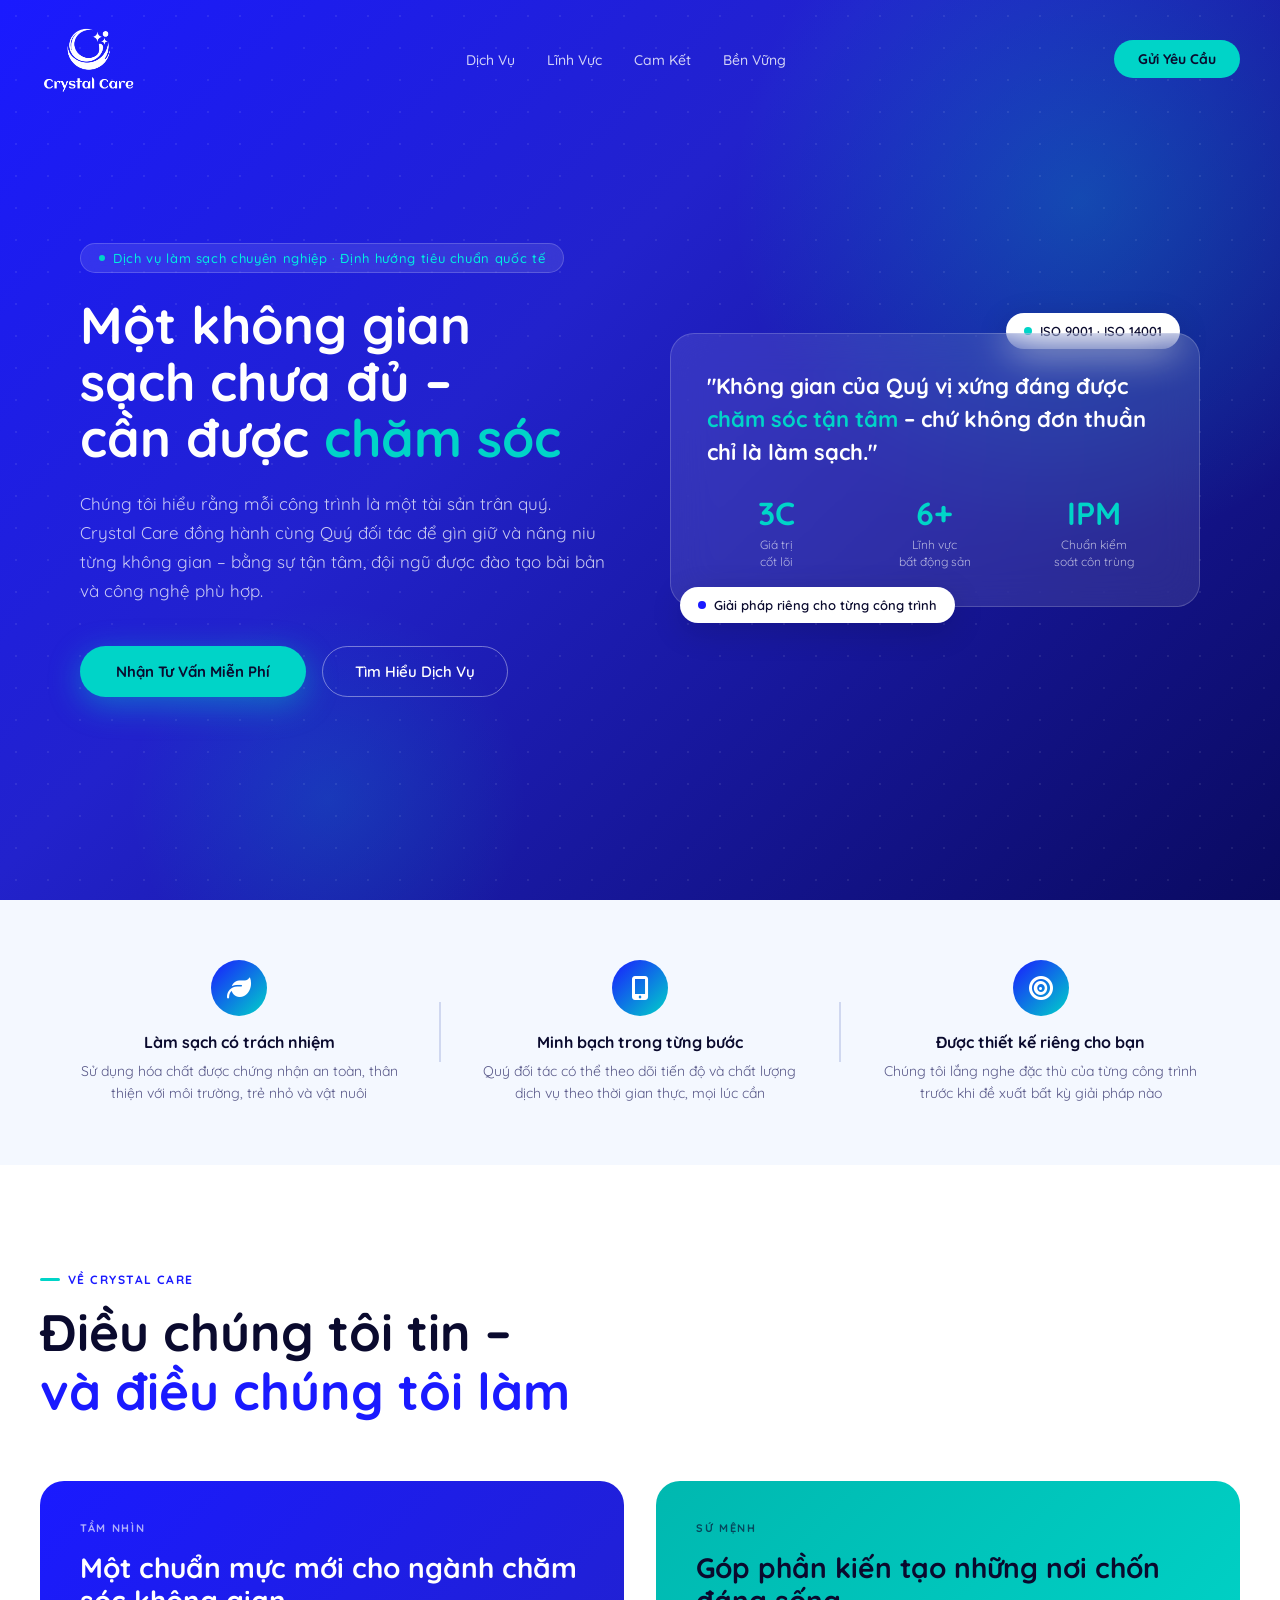
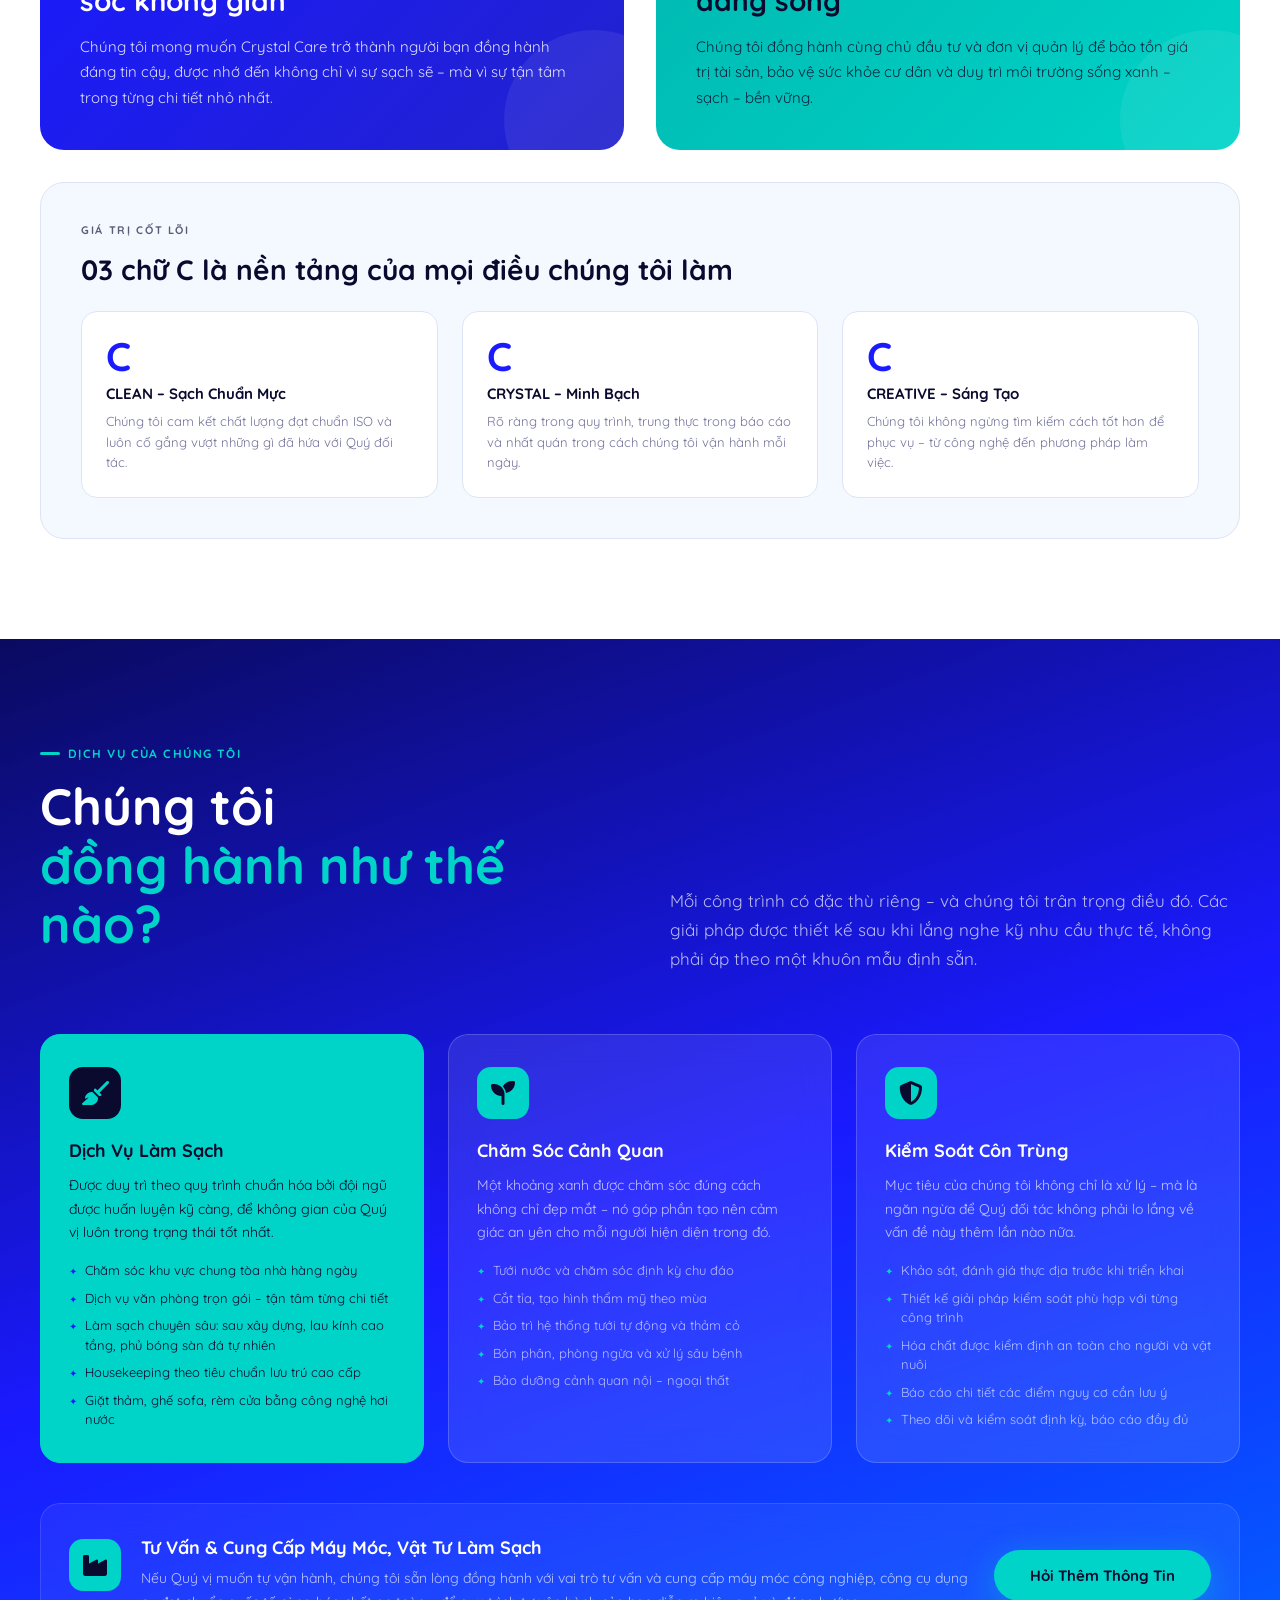
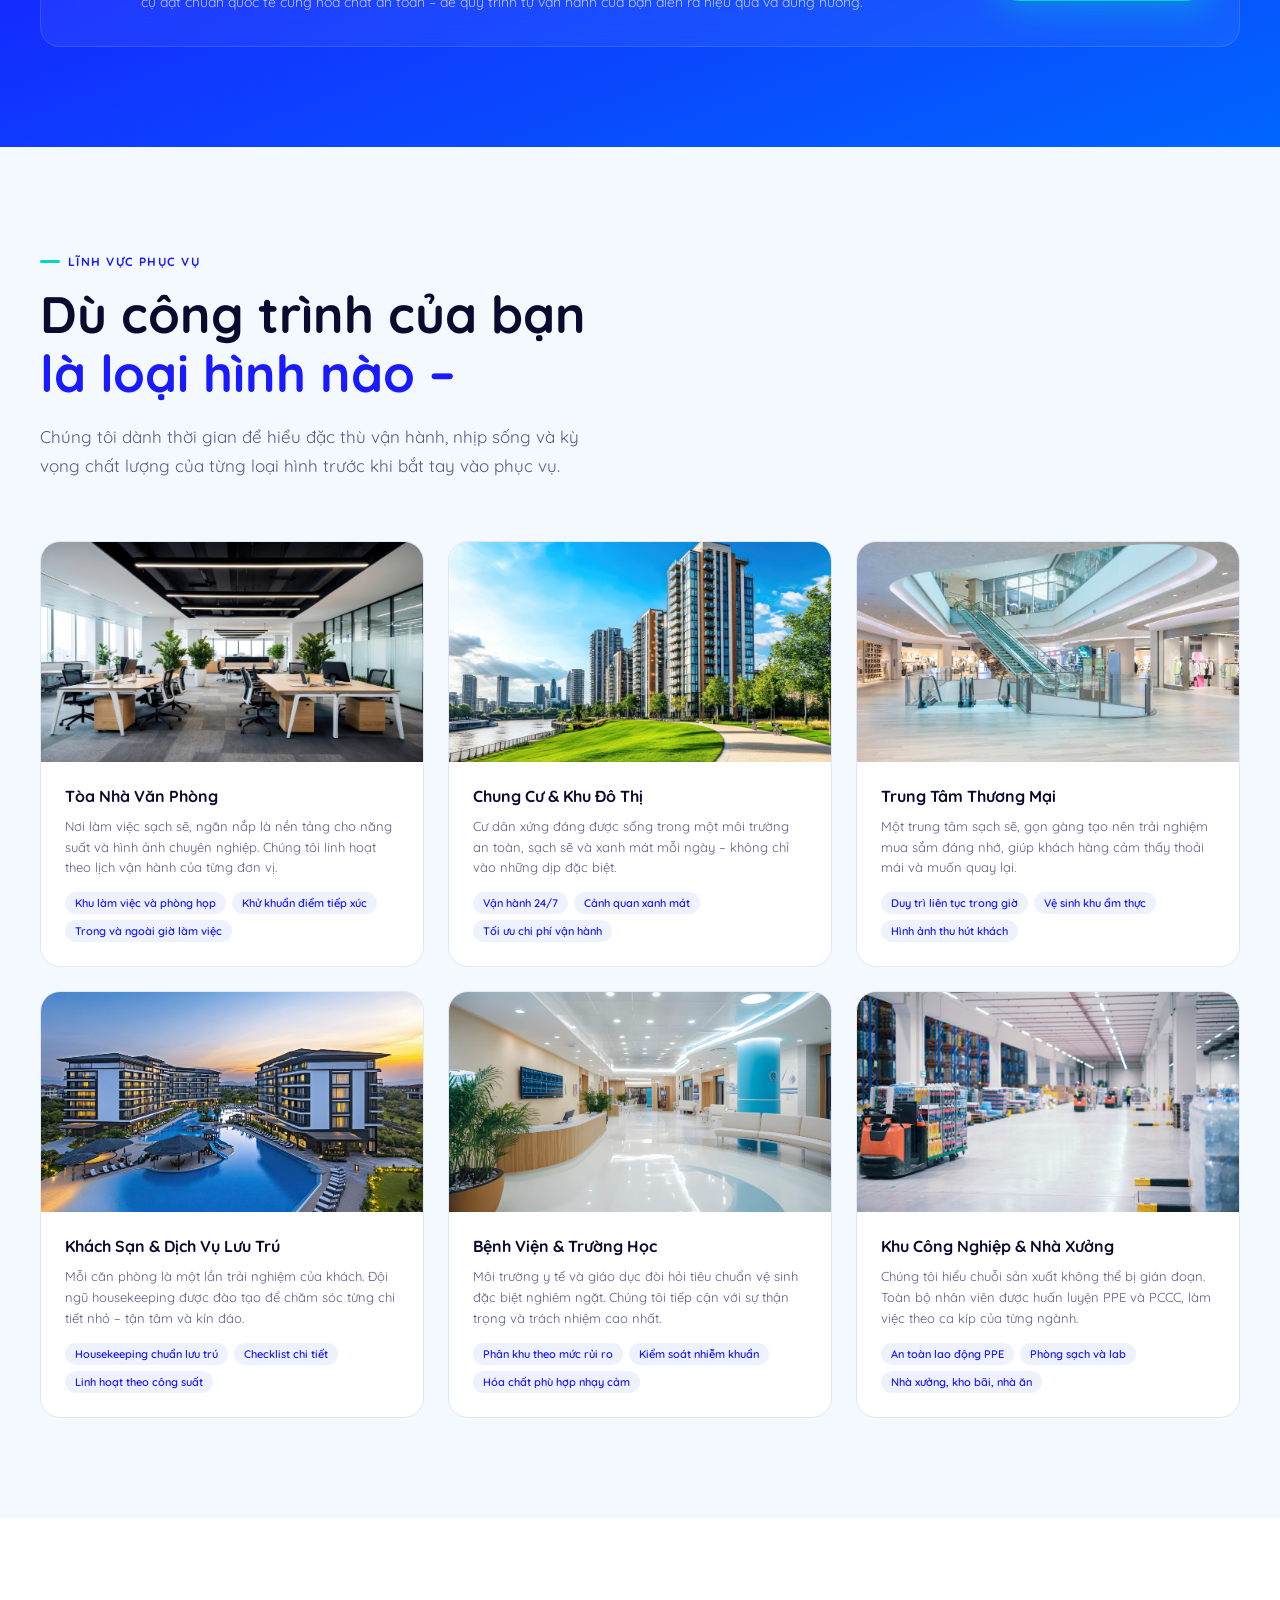
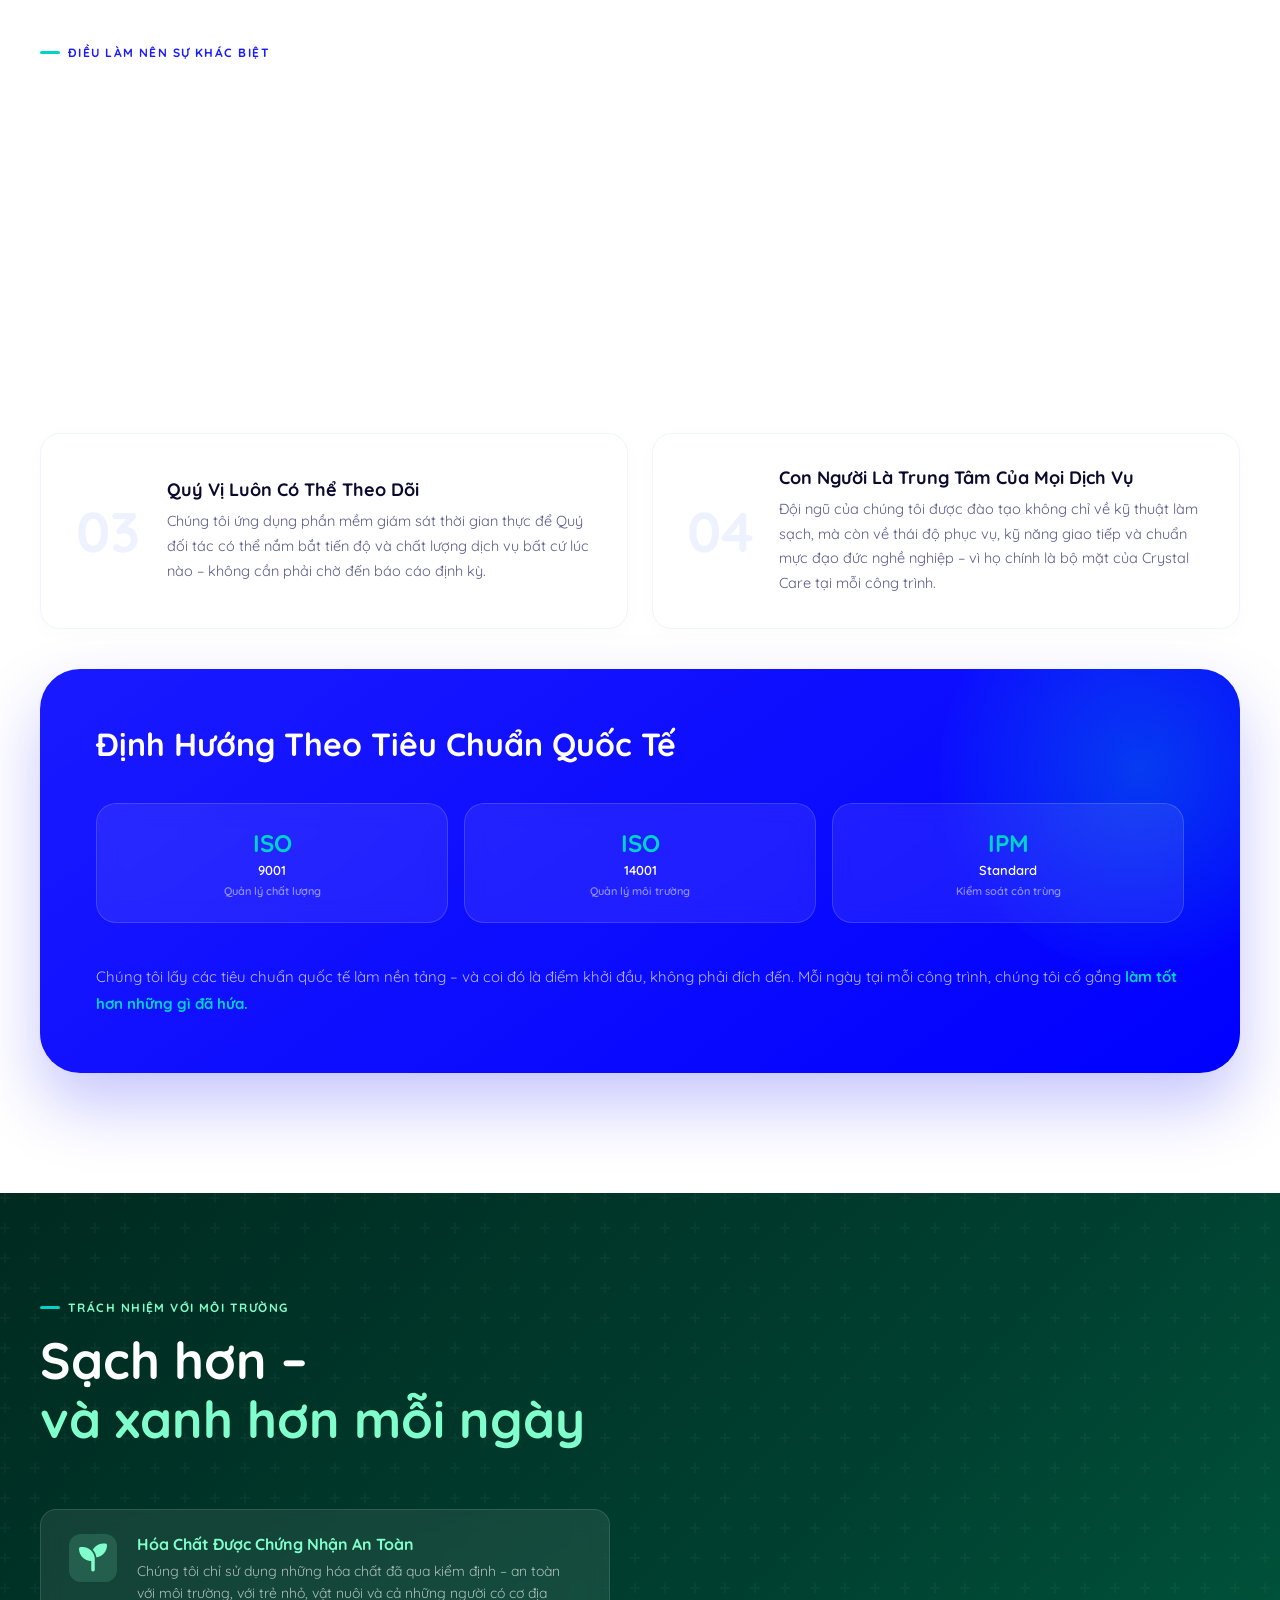
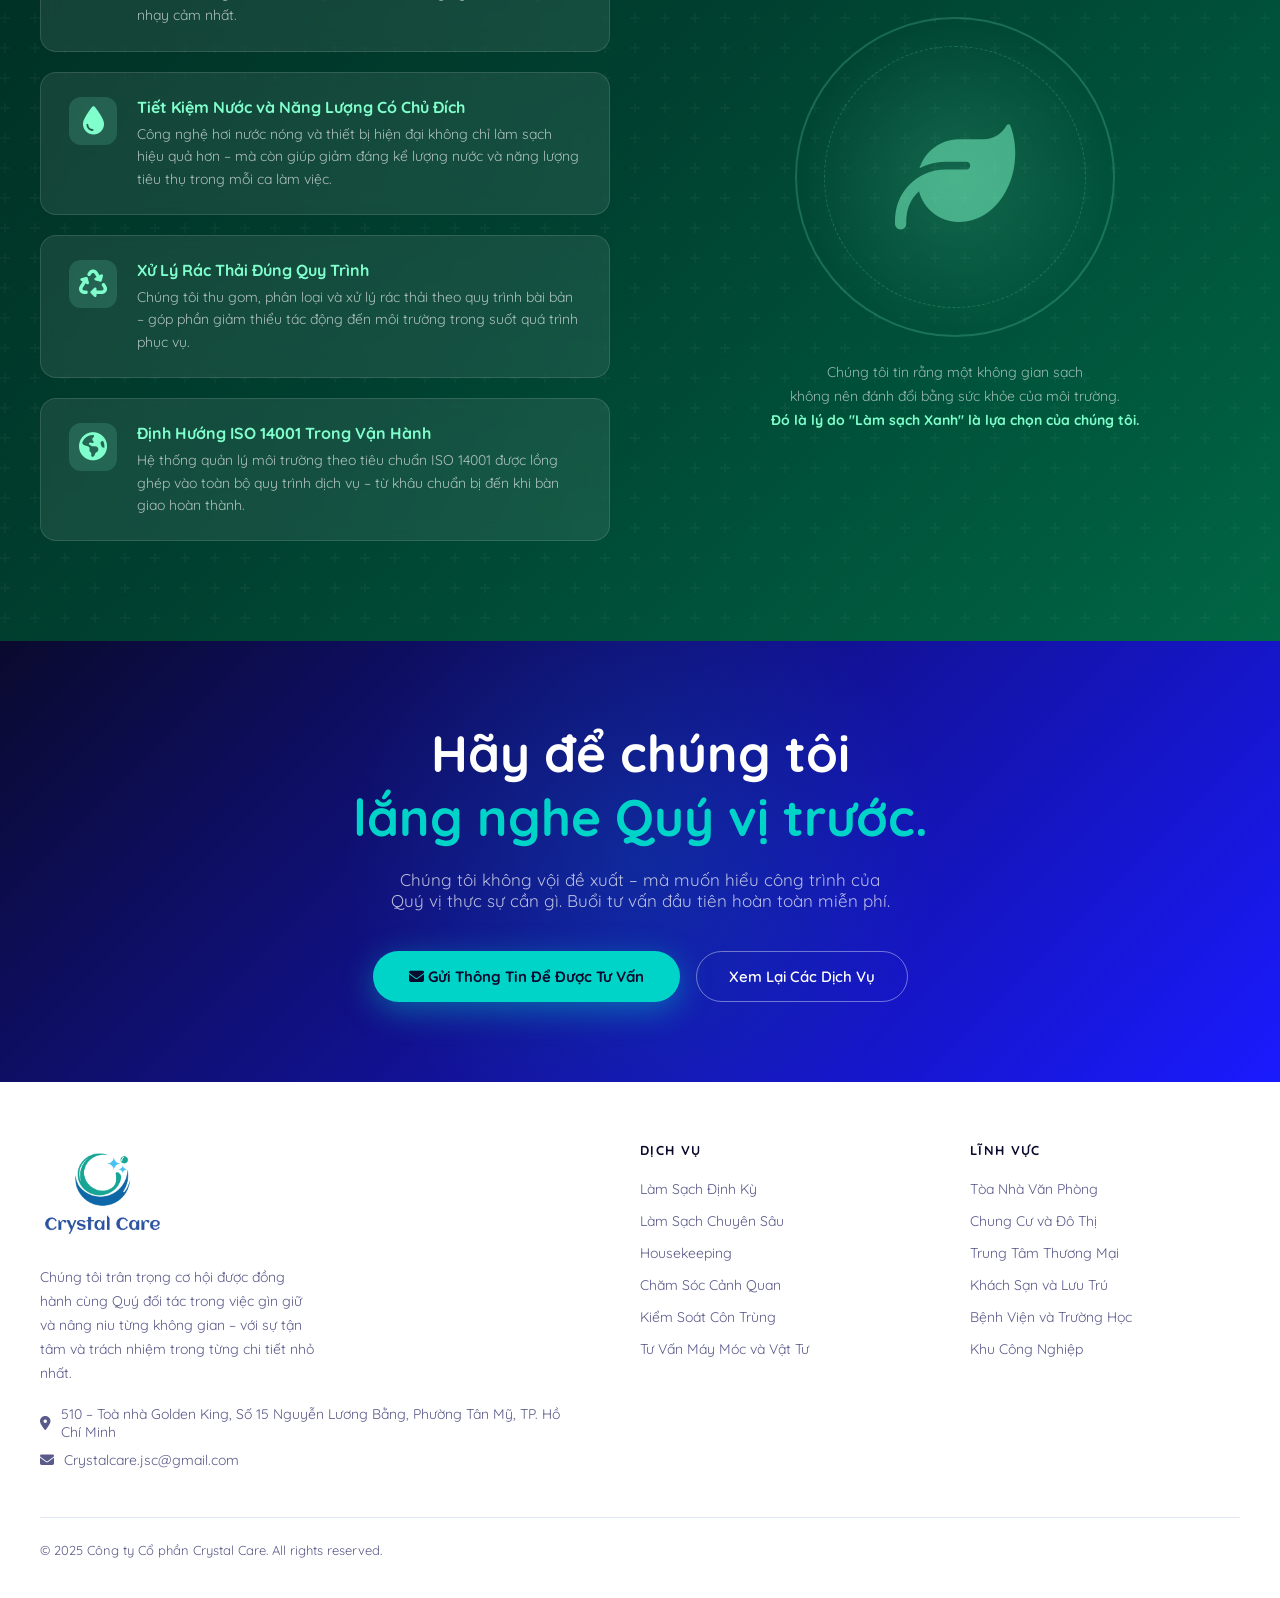
==== commit b96a267e: "update" ====
--- a/index.html
+++ b/index.html
@@ -496,7 +496,7 @@
     </div>
     <div class="footer-bottom">
       <span>© 2025 Công ty Cổ phần Crystal Care. All rights reserved.</span>
-      <span>Với tất cả sự trân trọng · <a href="mailto:Crystalcare.jsc@gmail.com">Crystalcare.jsc@gmail.com</a></span>
+      <!-- <span>Với tất cả sự trân trọng · <a href="mailto:Crystalcare.jsc@gmail.com">Crystalcare.jsc@gmail.com</a></span> -->
     </div>
   </footer>
 
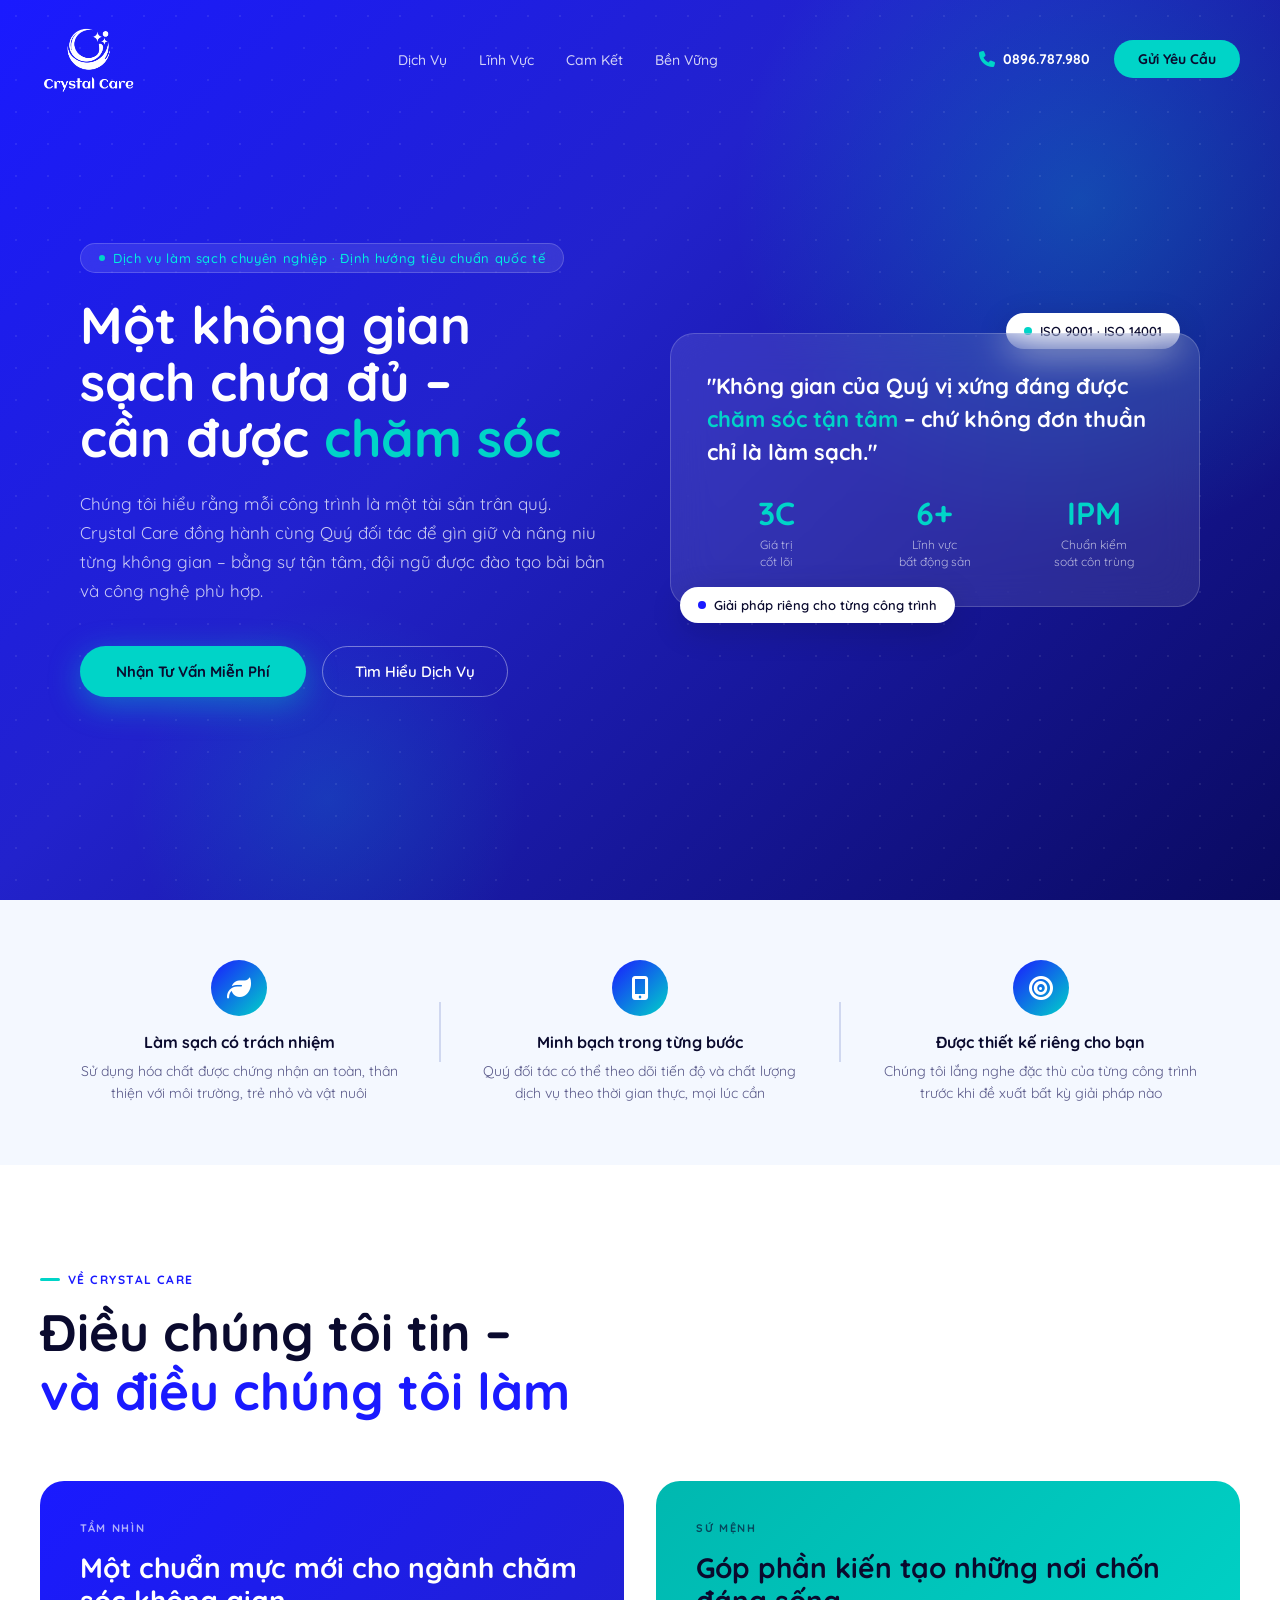
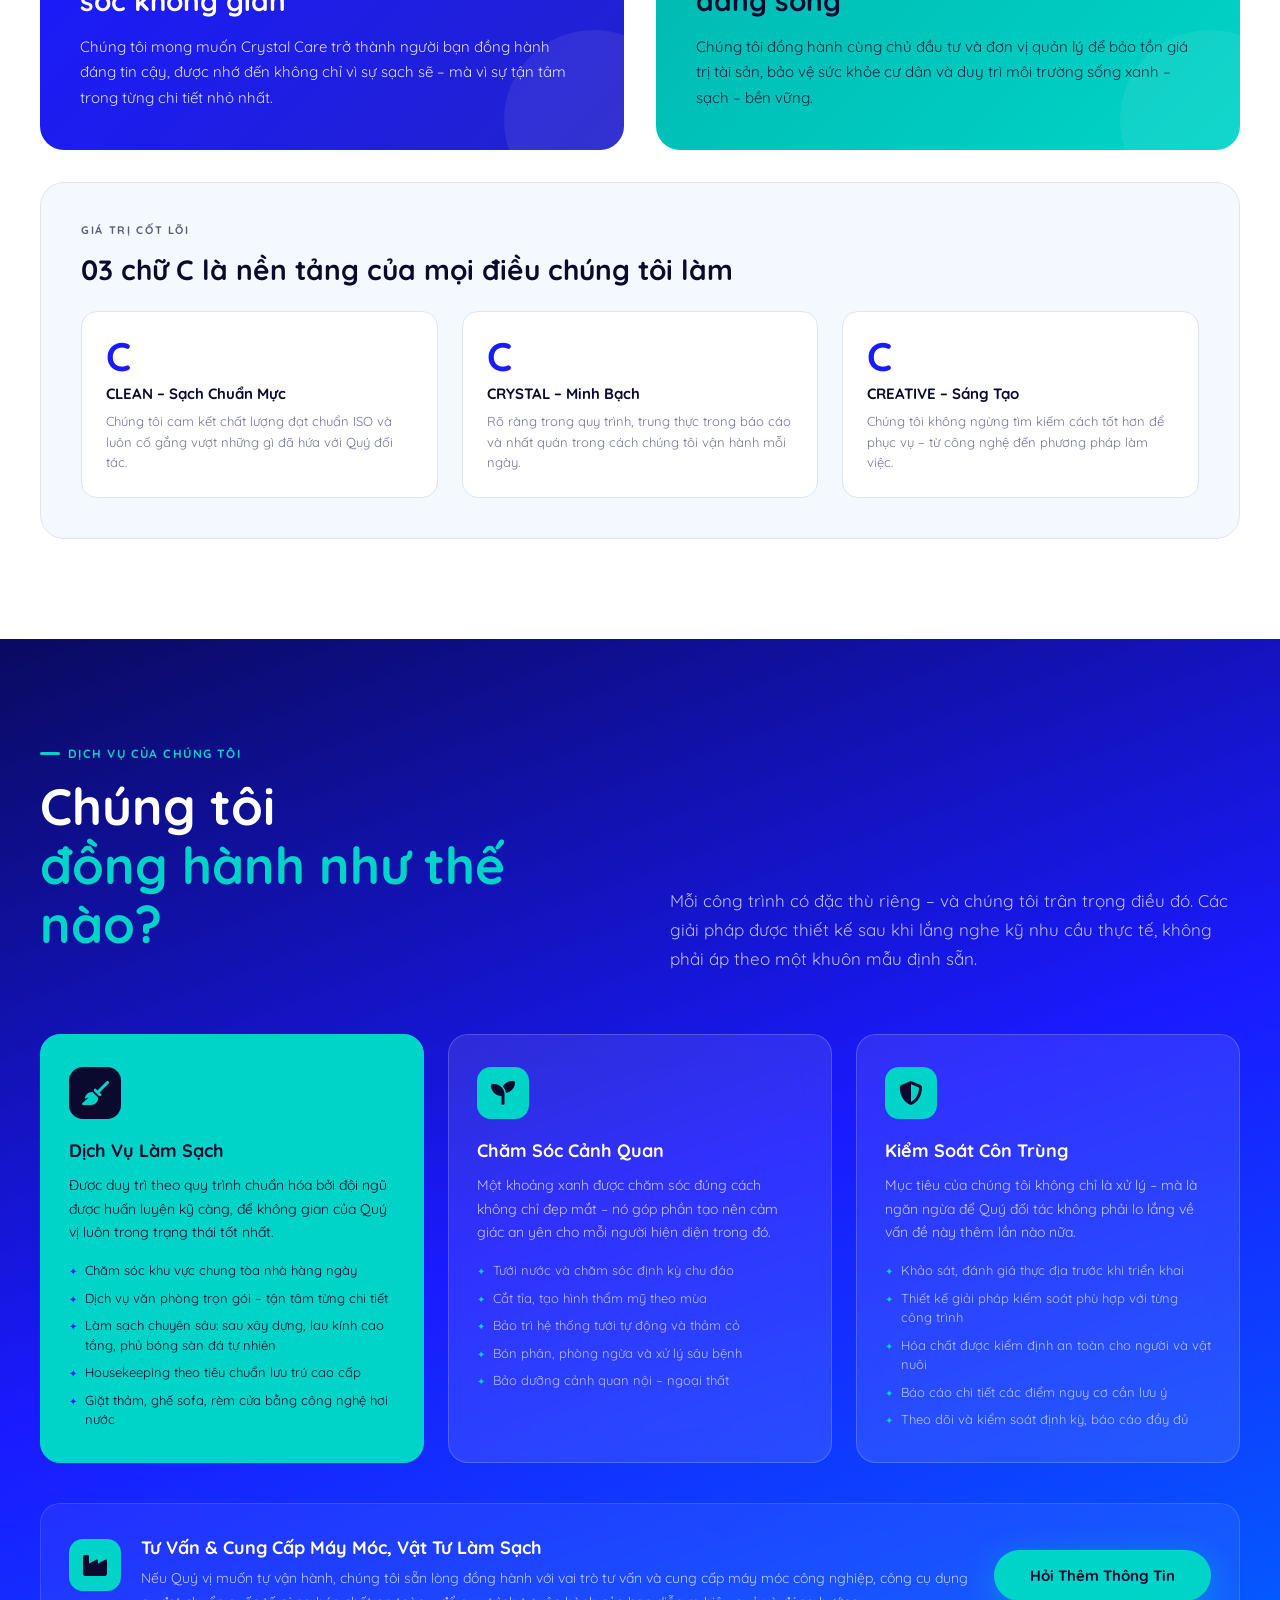
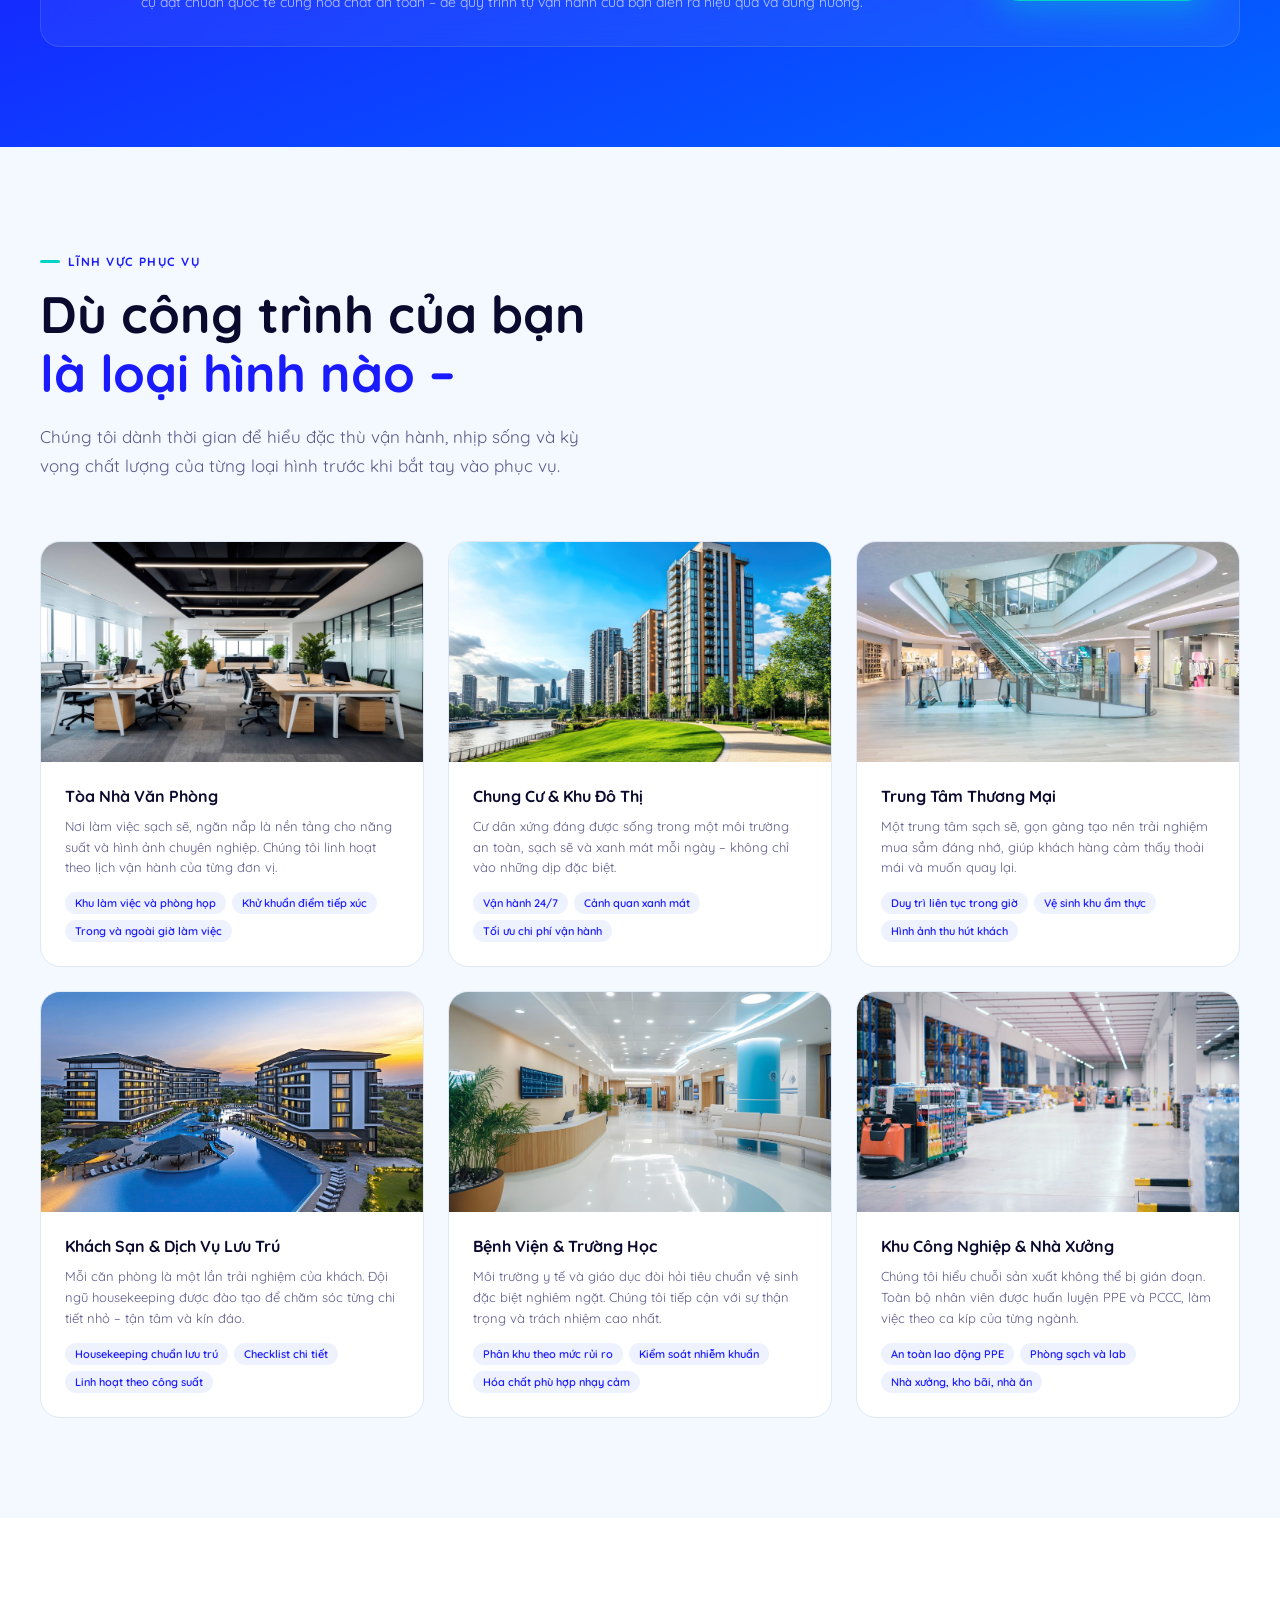
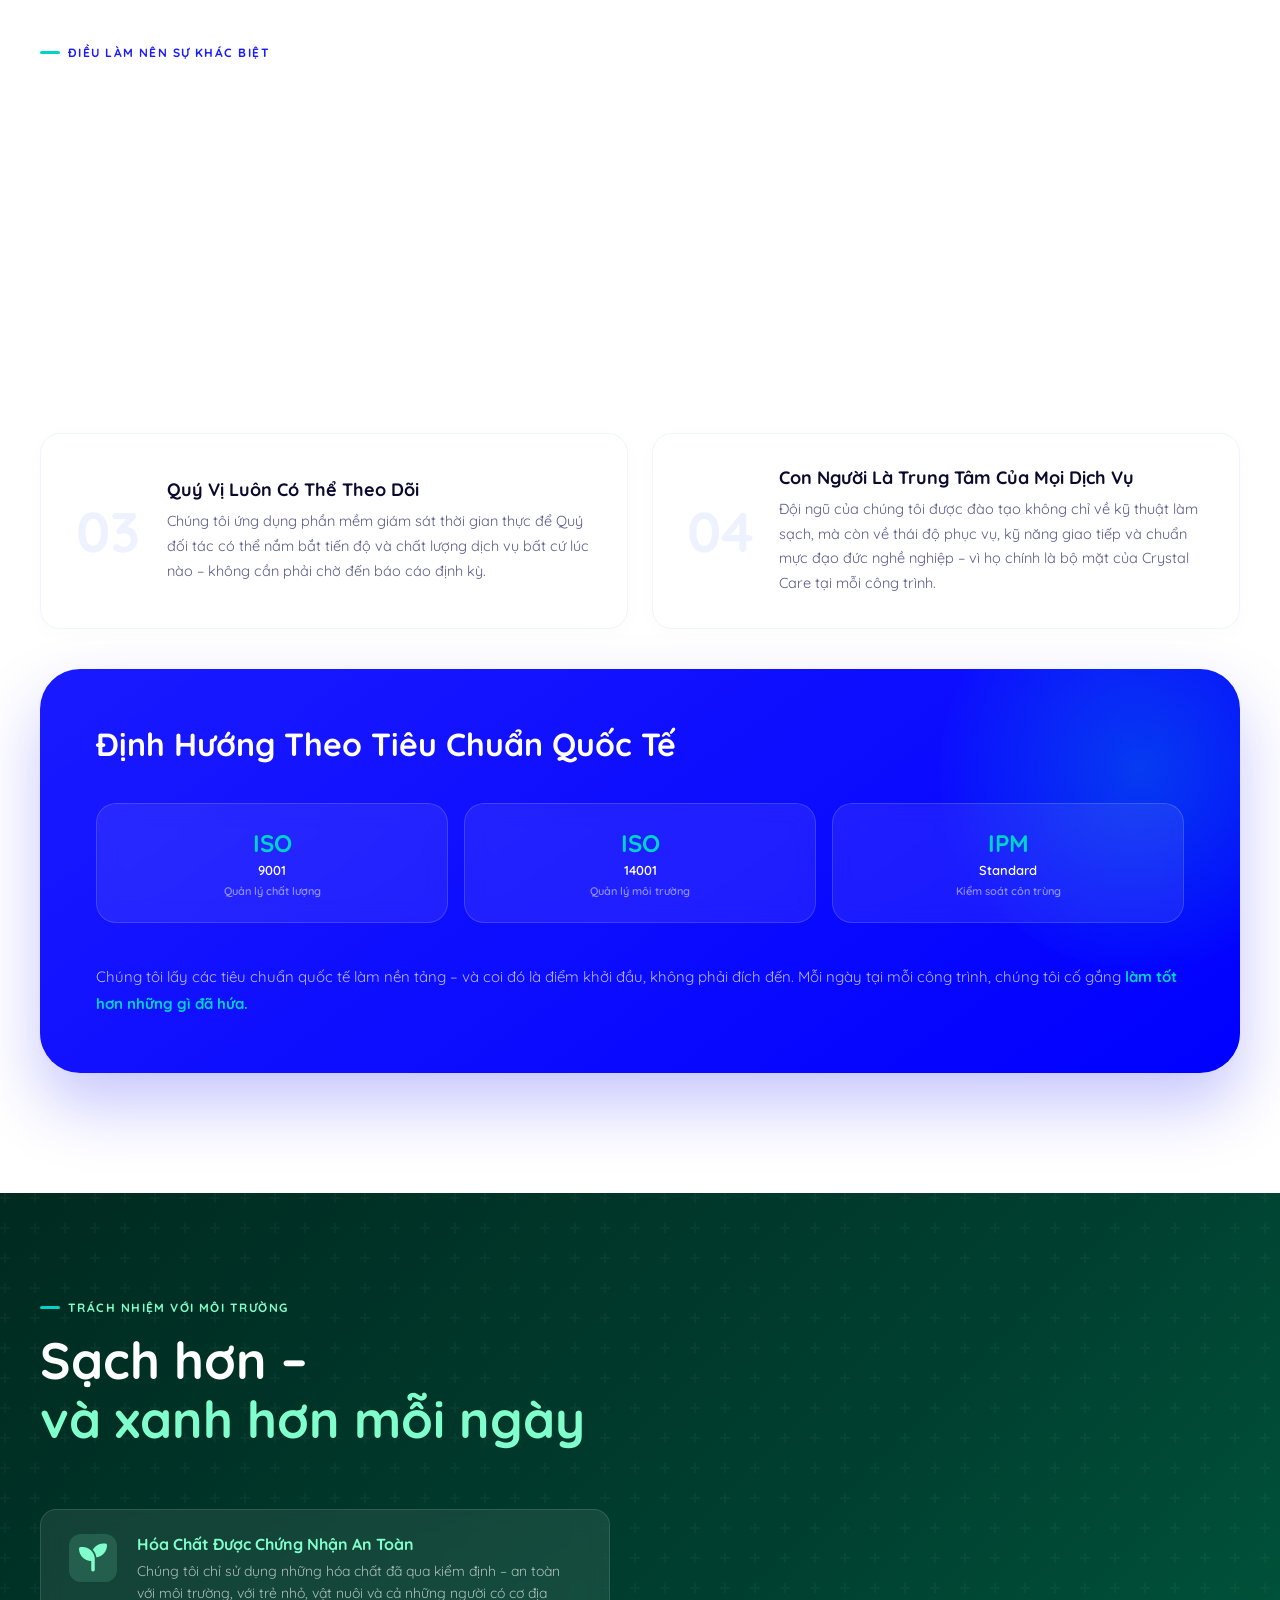
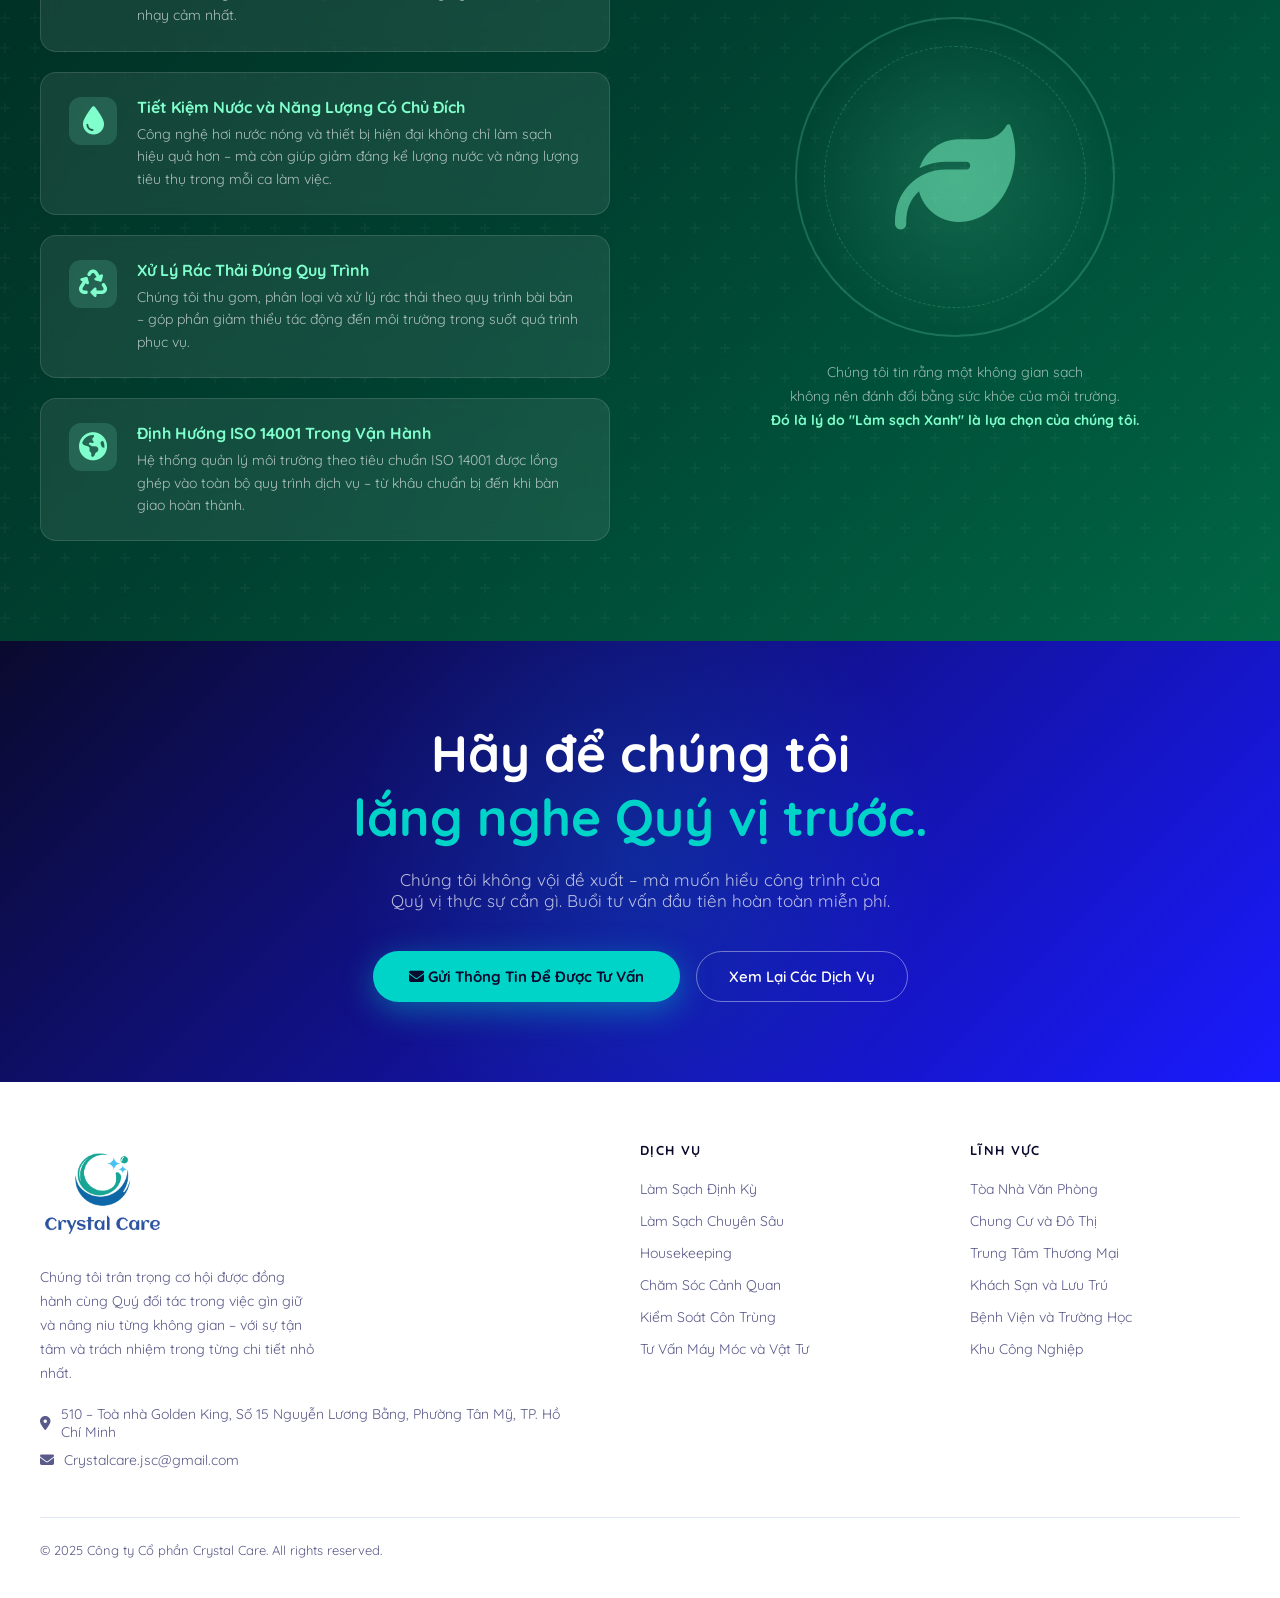
==== commit 19b0e8c9: "update" ====
--- a/index.html
+++ b/index.html
@@ -25,7 +25,13 @@
       <li><a href="#diff">Cam Kết</a></li>
       <li><a href="#green">Bền Vững</a></li>
     </ul>
-    <a href="mailto:Crystalcare.jsc@gmail.com" class="nav-cta">Gửi Yêu Cầu</a>
+    <div class="nav-actions">
+      <a href="tel:0896787980" class="nav-hotline">
+        <i class="fa-solid fa-phone"></i>
+        <span>0896.787.980</span>
+      </a>
+      <a href="mailto:Crystalcare.jsc@gmail.com" class="nav-cta">Gửi Yêu Cầu</a>
+    </div>
   </nav>
 
   <!-- HERO -->
--- a/css/style.css
+++ b/css/style.css
@@ -394,6 +394,36 @@
   color: var(--teal);
 }
 
+.nav-actions {
+  display: flex;
+  align-items: center;
+  gap: 24px;
+}
+
+.nav-hotline {
+  color: var(--white);
+  text-decoration: none;
+  font-size: 14px;
+  font-weight: 700;
+  display: flex;
+  align-items: center;
+  gap: 8px;
+  transition: color 0.2s;
+}
+
+.nav-hotline i {
+  color: var(--teal);
+  font-size: 16px;
+}
+
+.nav-hotline:hover {
+  color: var(--teal);
+}
+
+nav.scrolled .nav-hotline {
+  color: var(--text-dark);
+}
+
 .nav-cta {
   background: var(--teal);
   color: var(--text-dark);
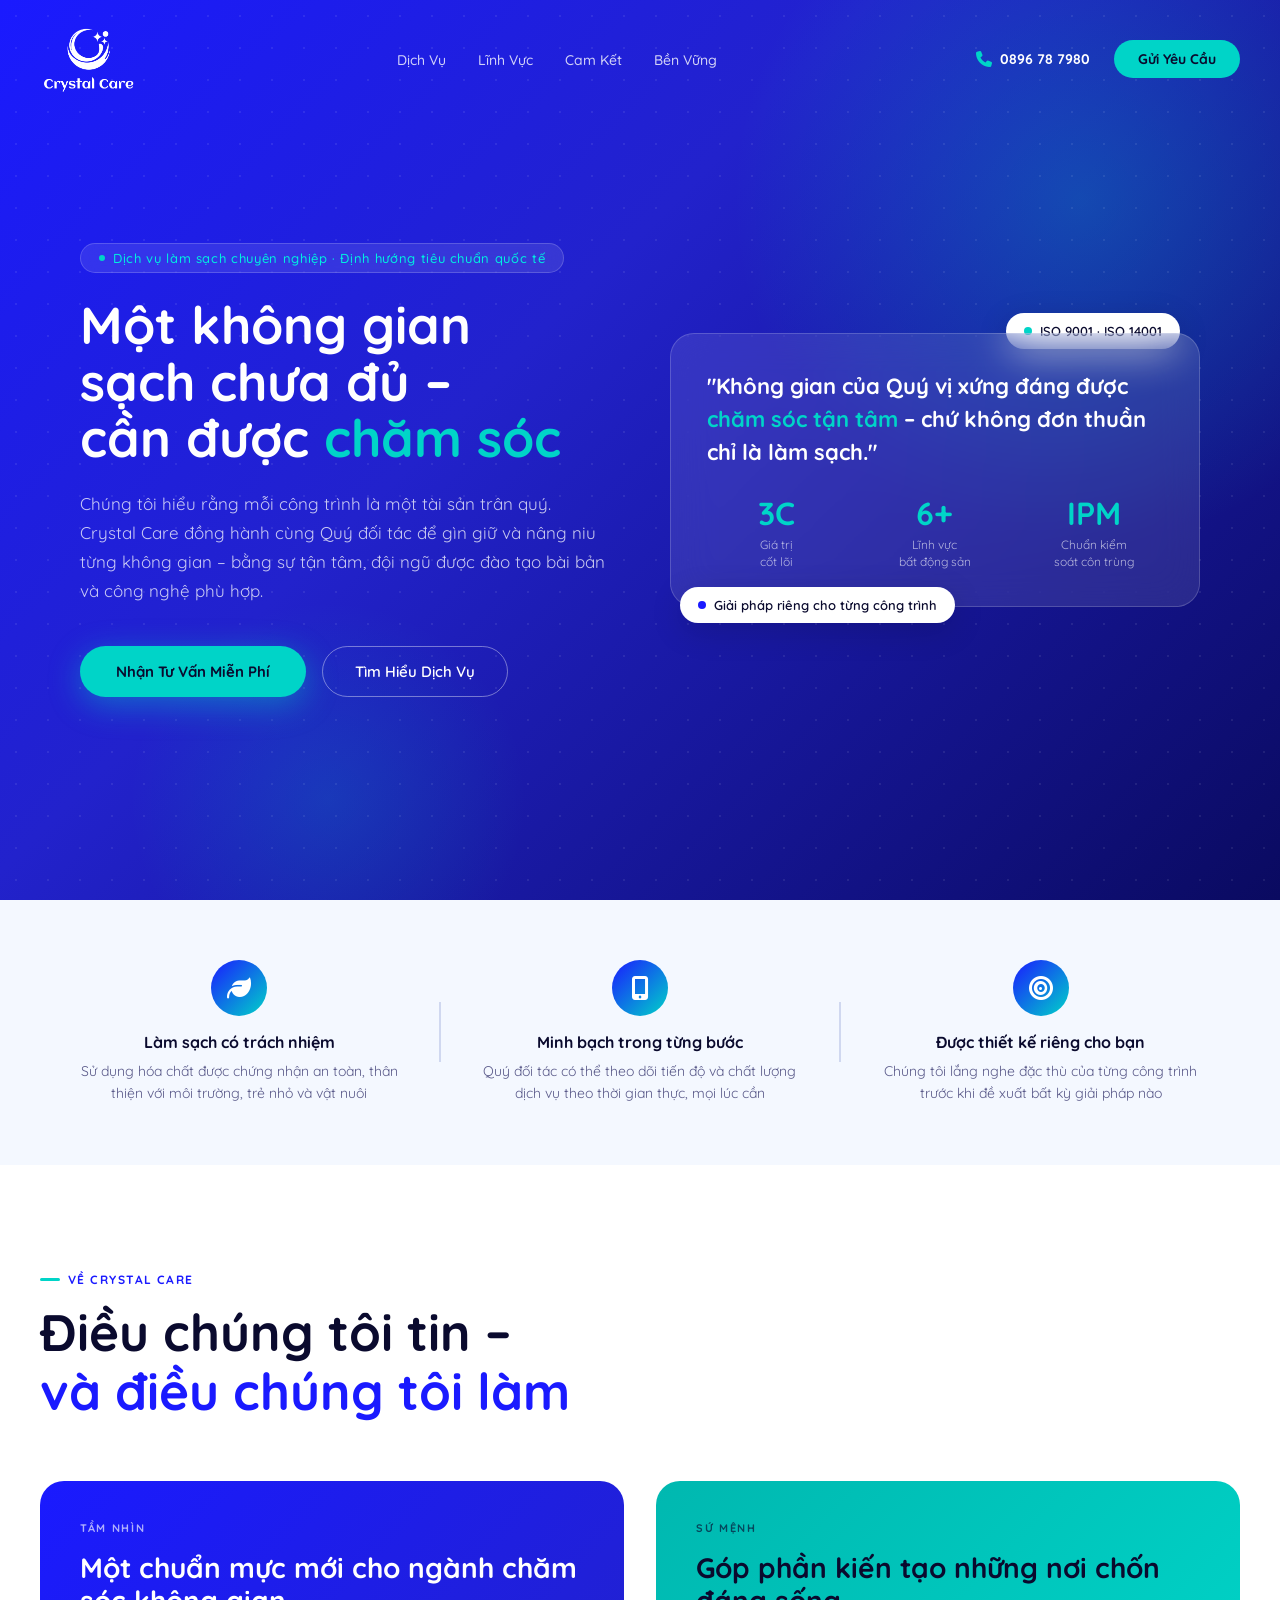
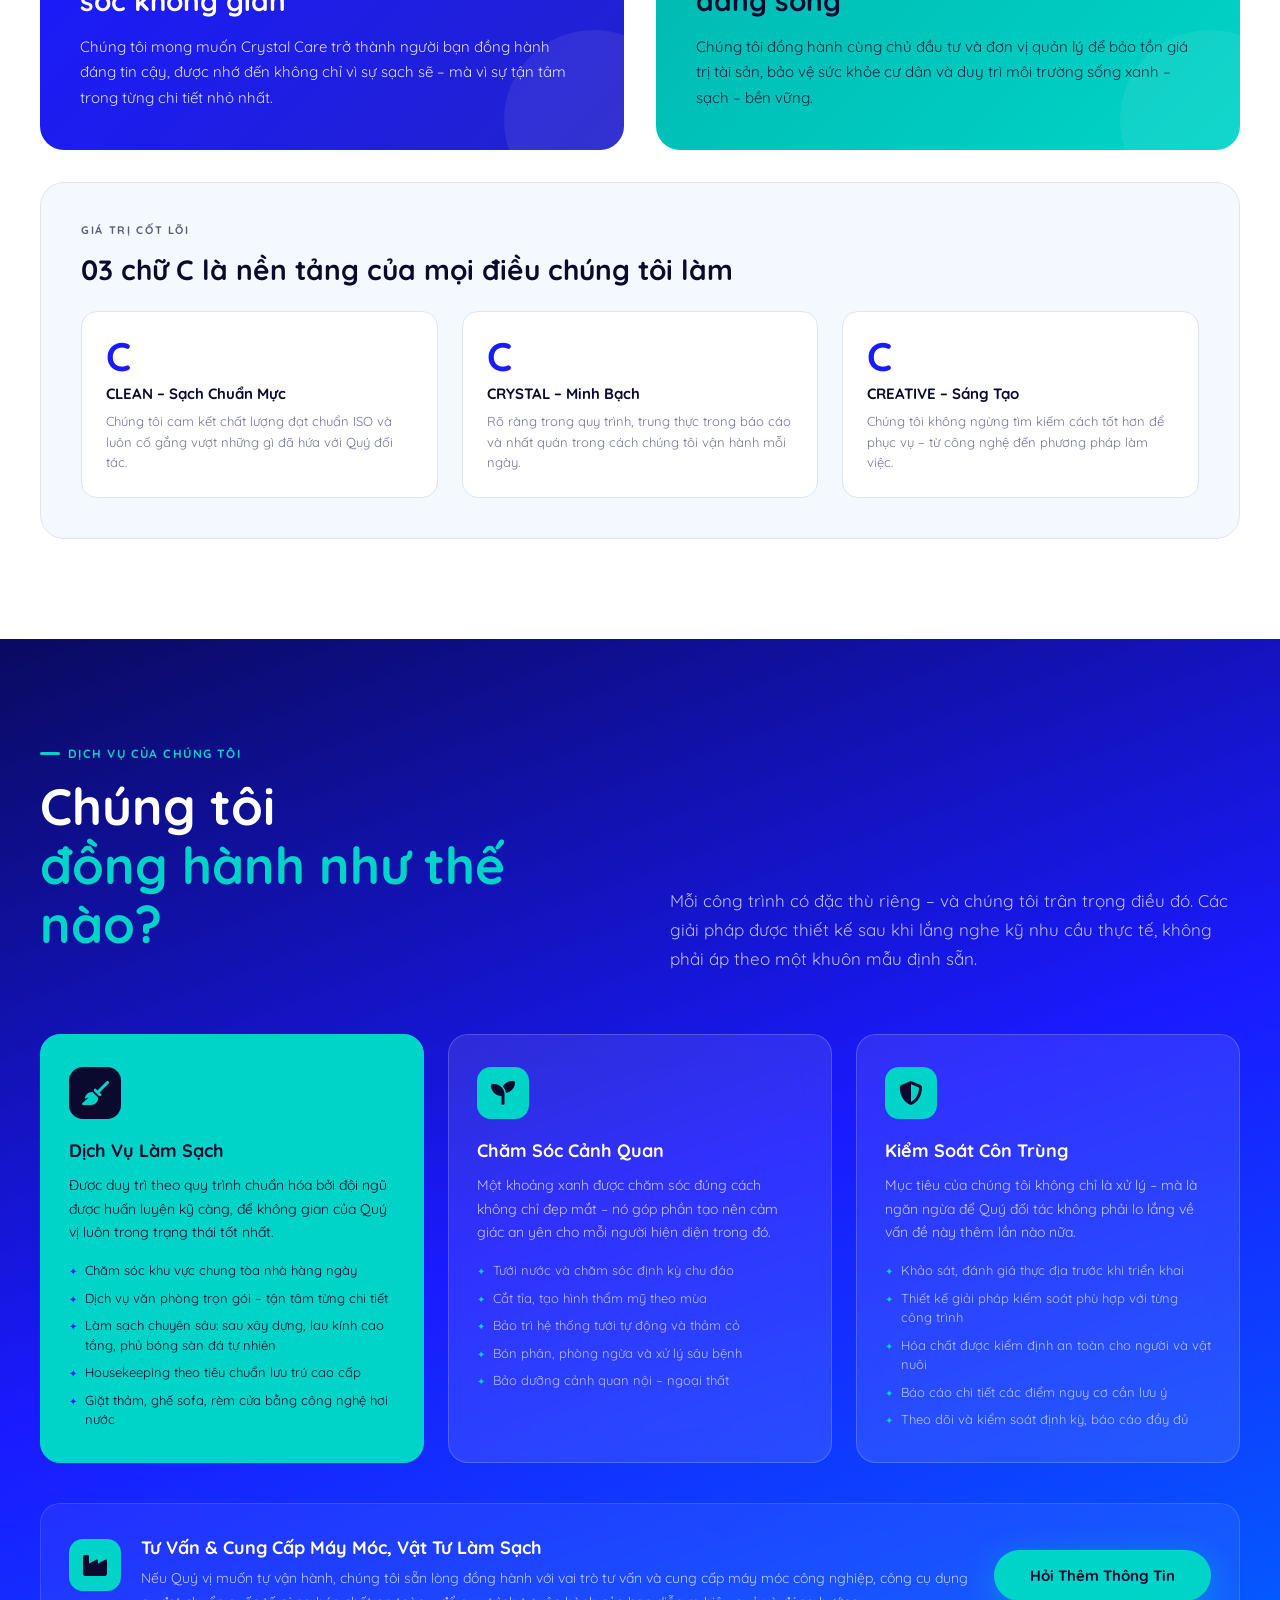
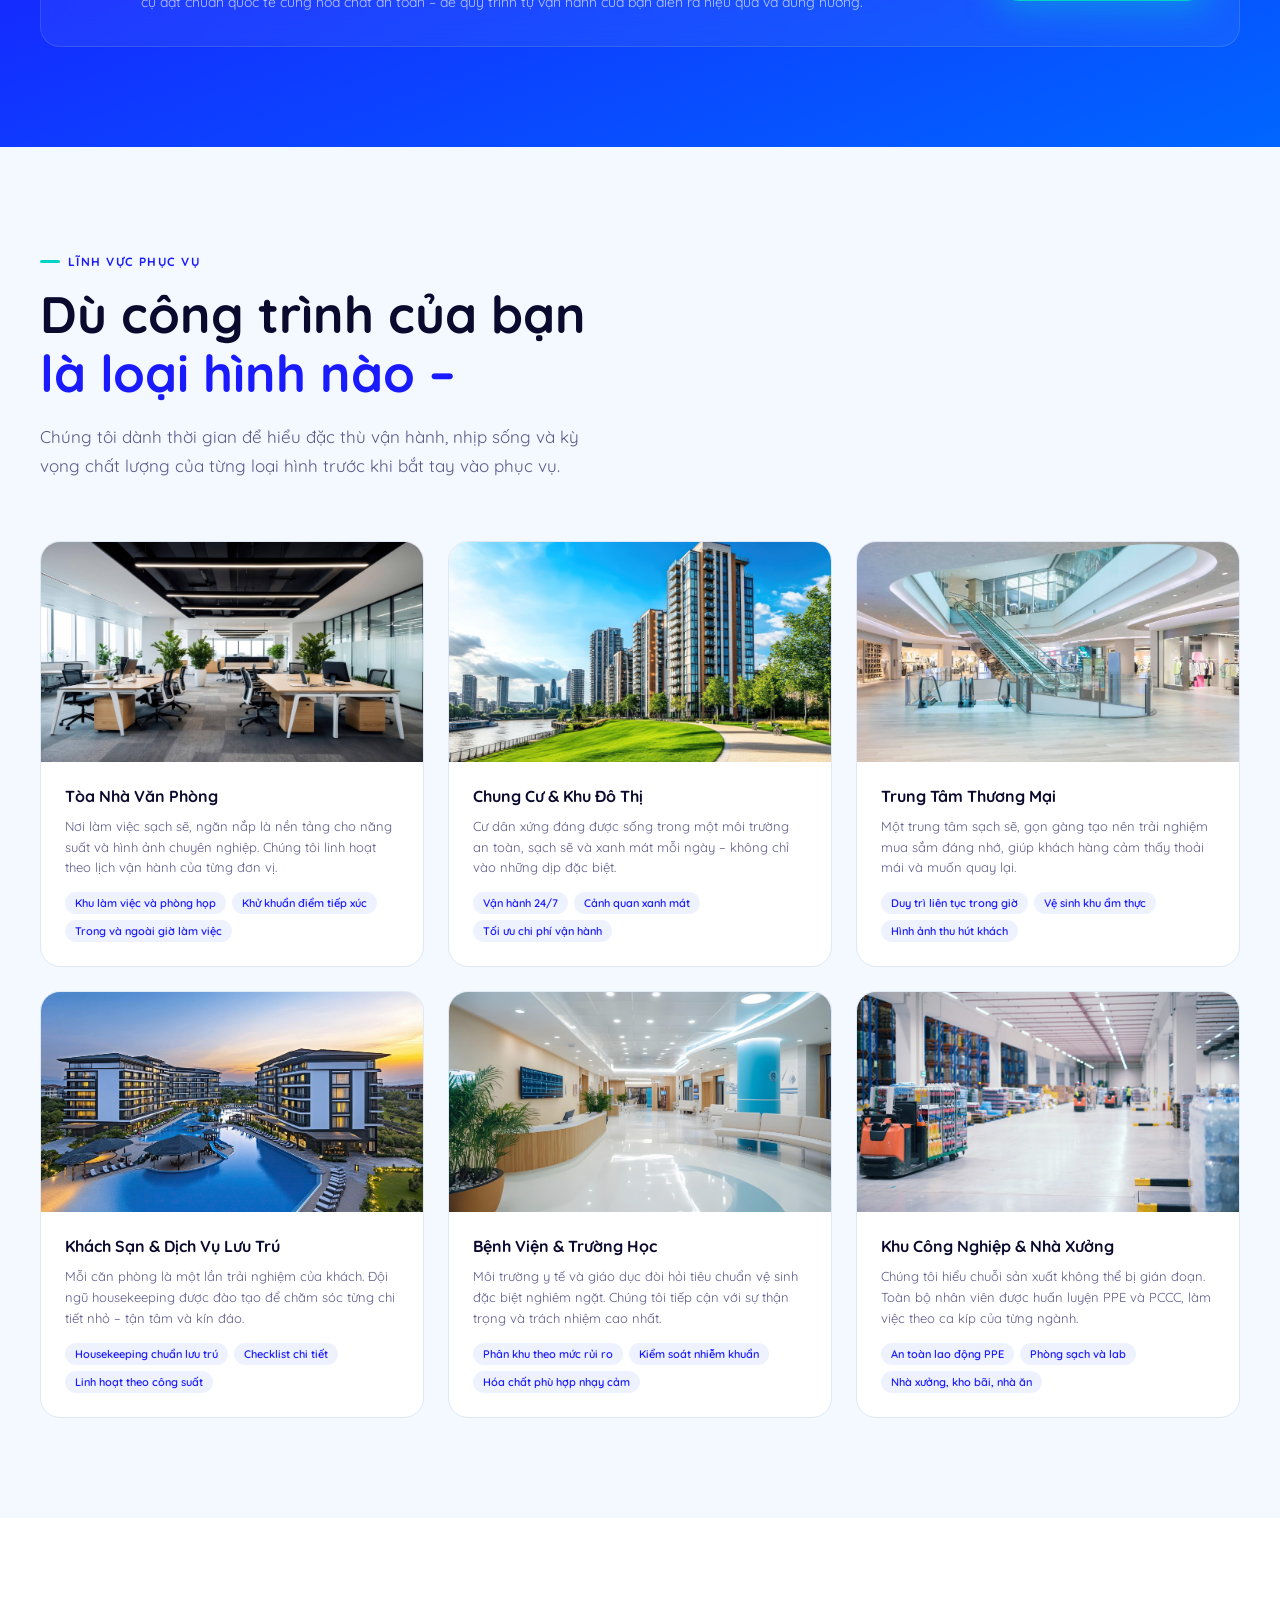
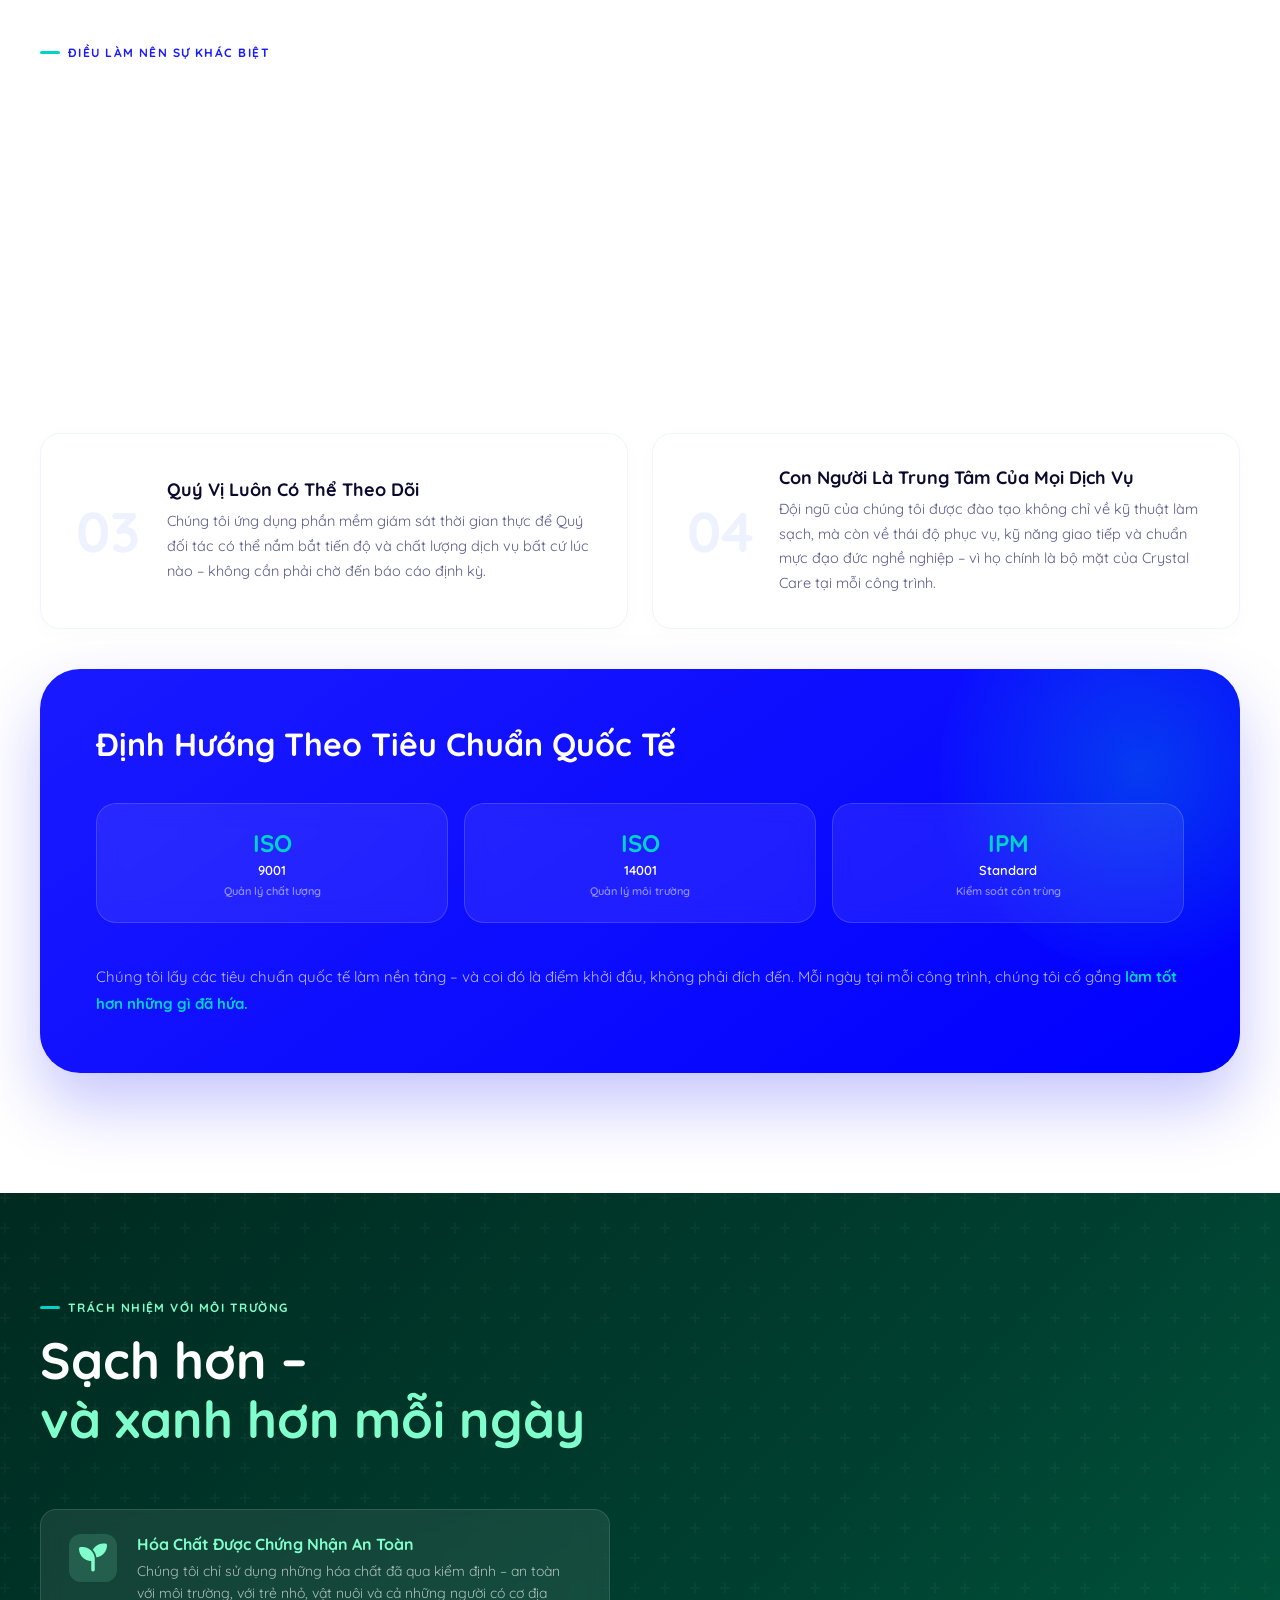
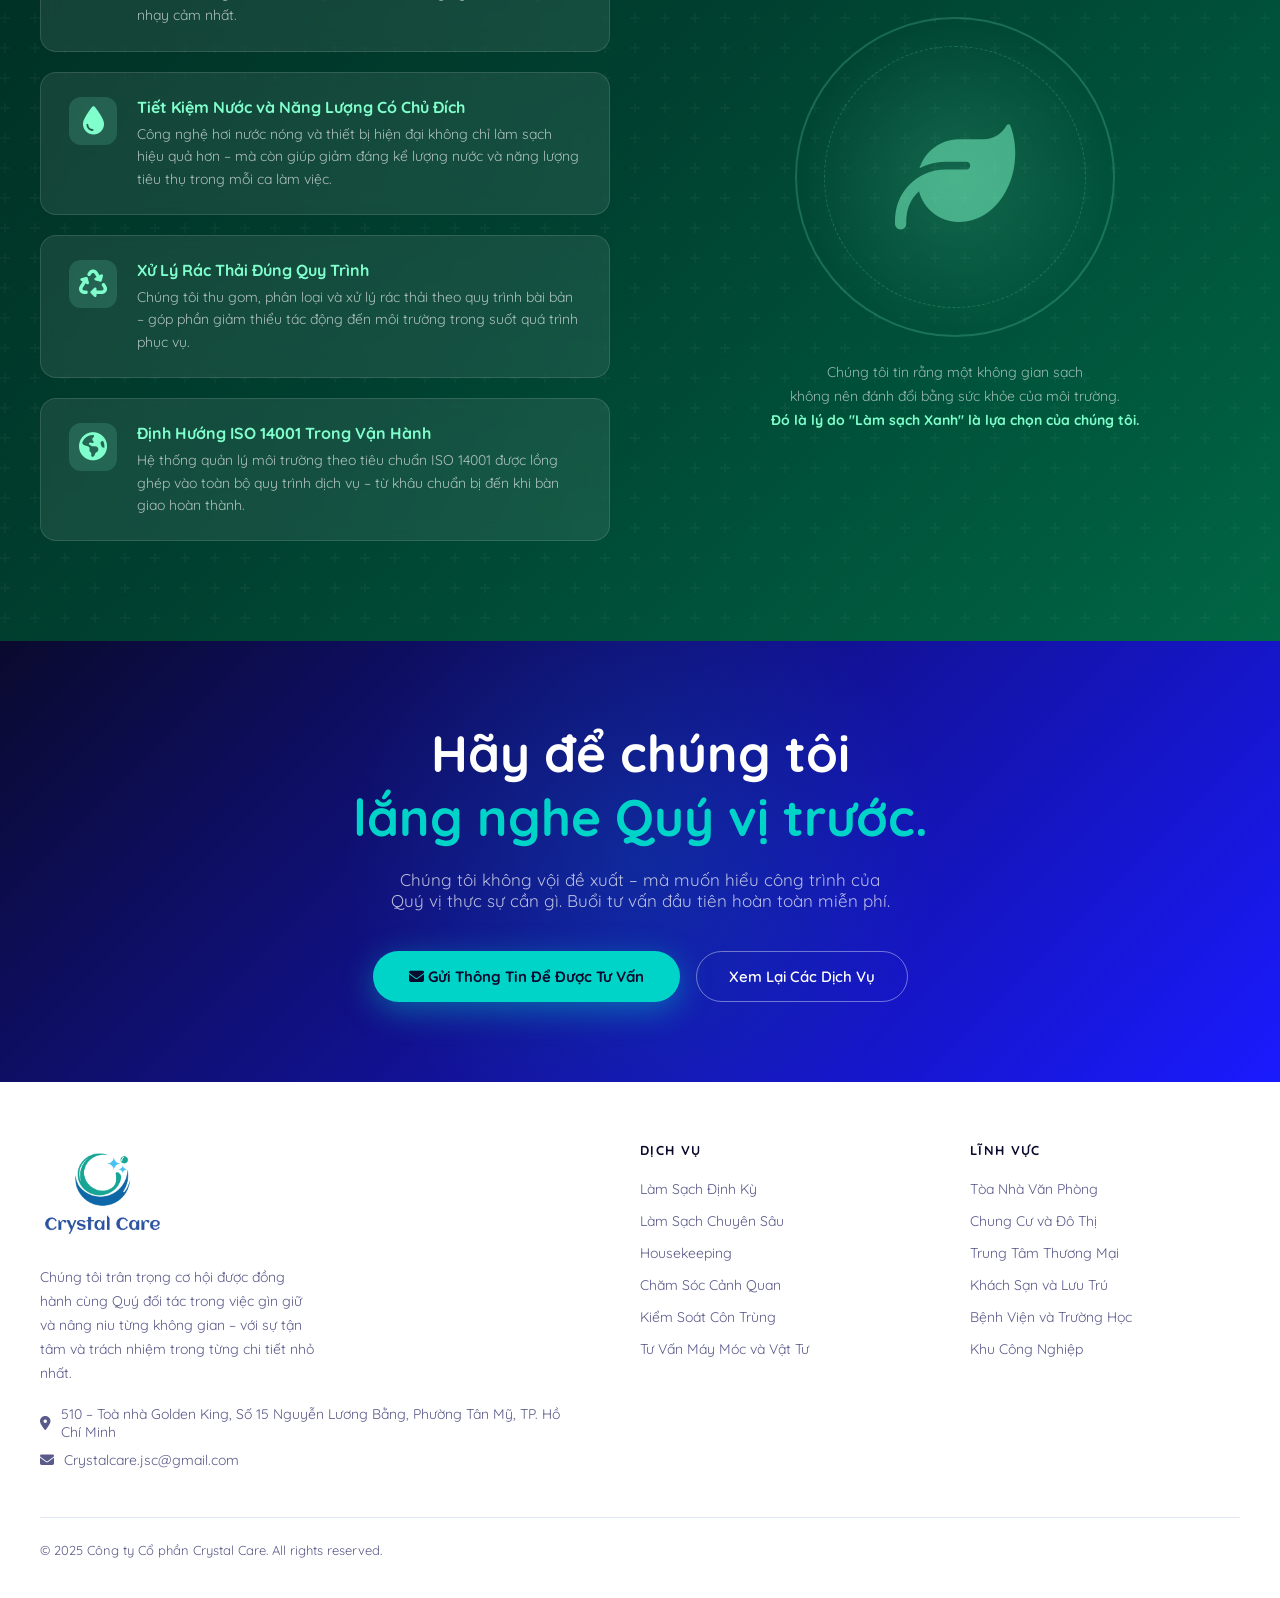
==== commit 5ee21f50: "update" ====
--- a/index.html
+++ b/index.html
@@ -28,7 +28,7 @@
     <div class="nav-actions">
       <a href="tel:0896787980" class="nav-hotline">
         <i class="fa-solid fa-phone"></i>
-        <span>0896.787.980</span>
+        <span>0896 78 7980</span>
       </a>
       <a href="mailto:Crystalcare.jsc@gmail.com" class="nav-cta">Gửi Yêu Cầu</a>
     </div>
